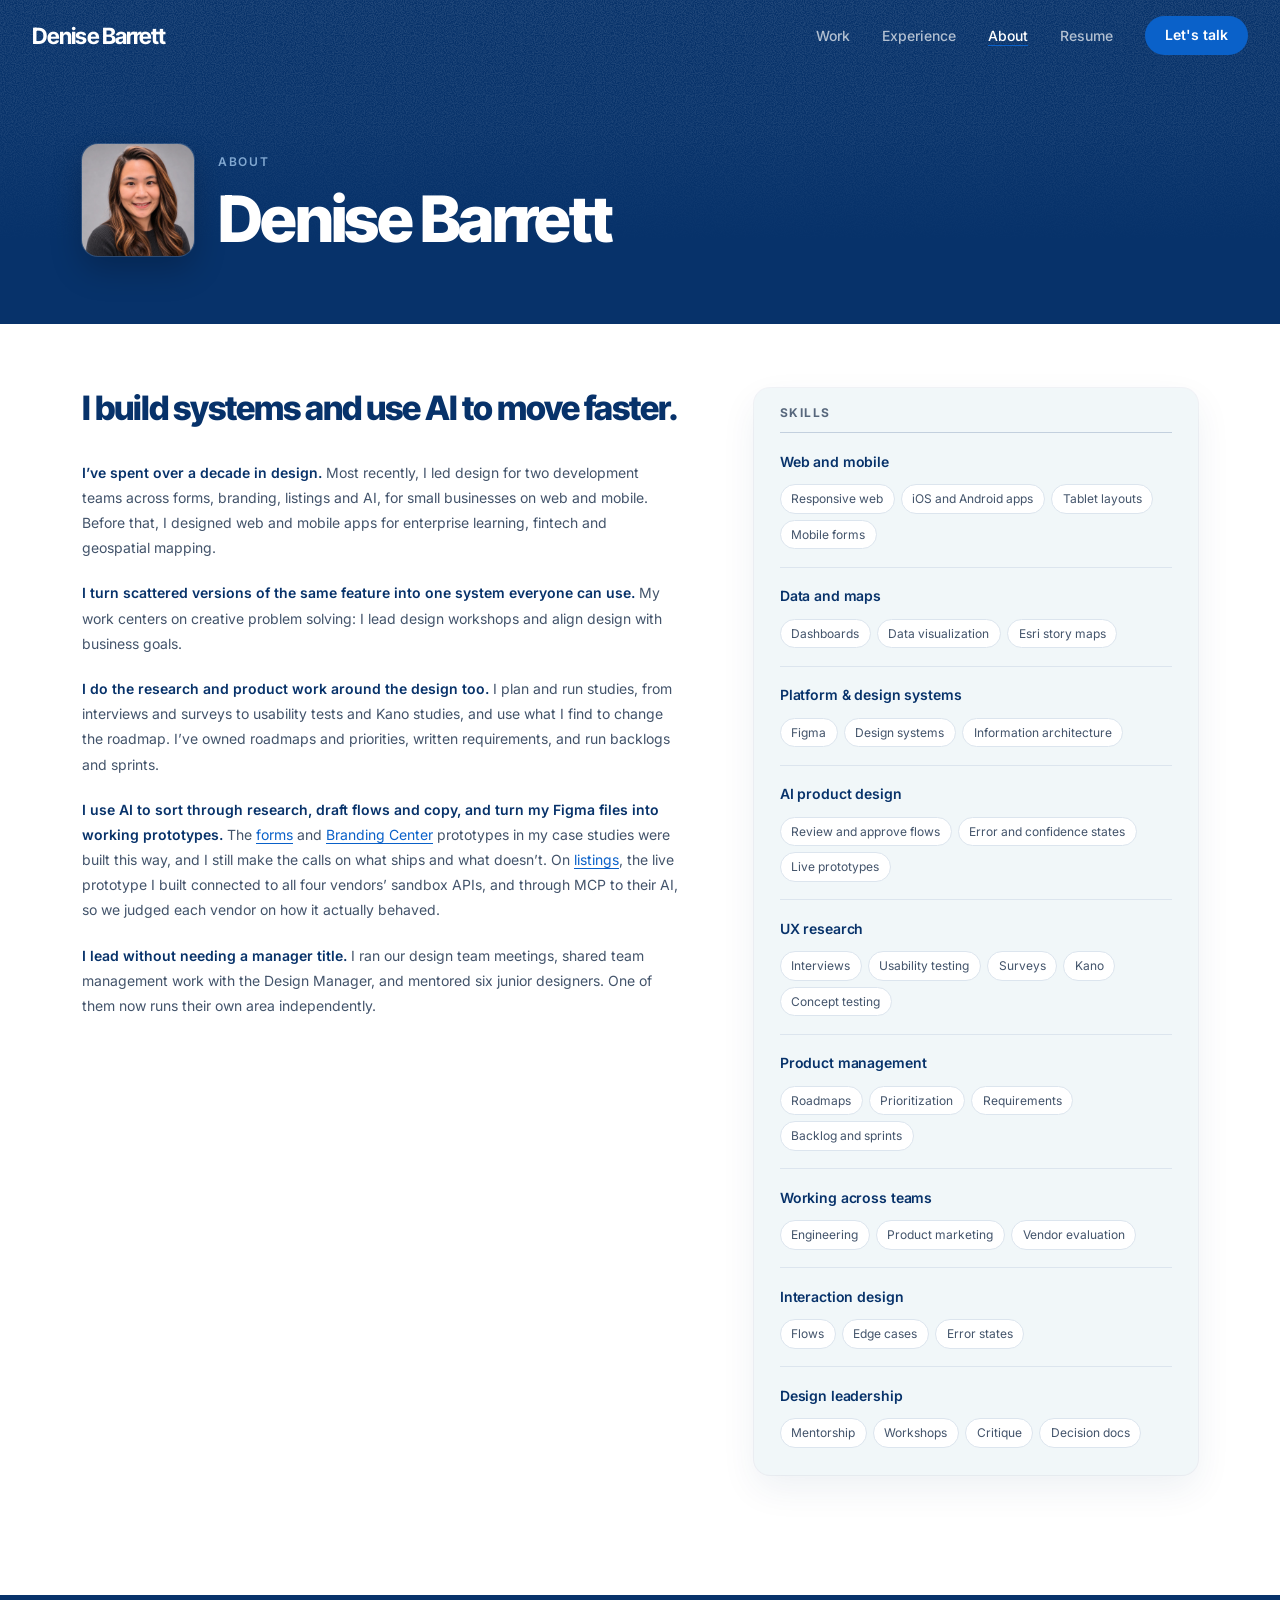
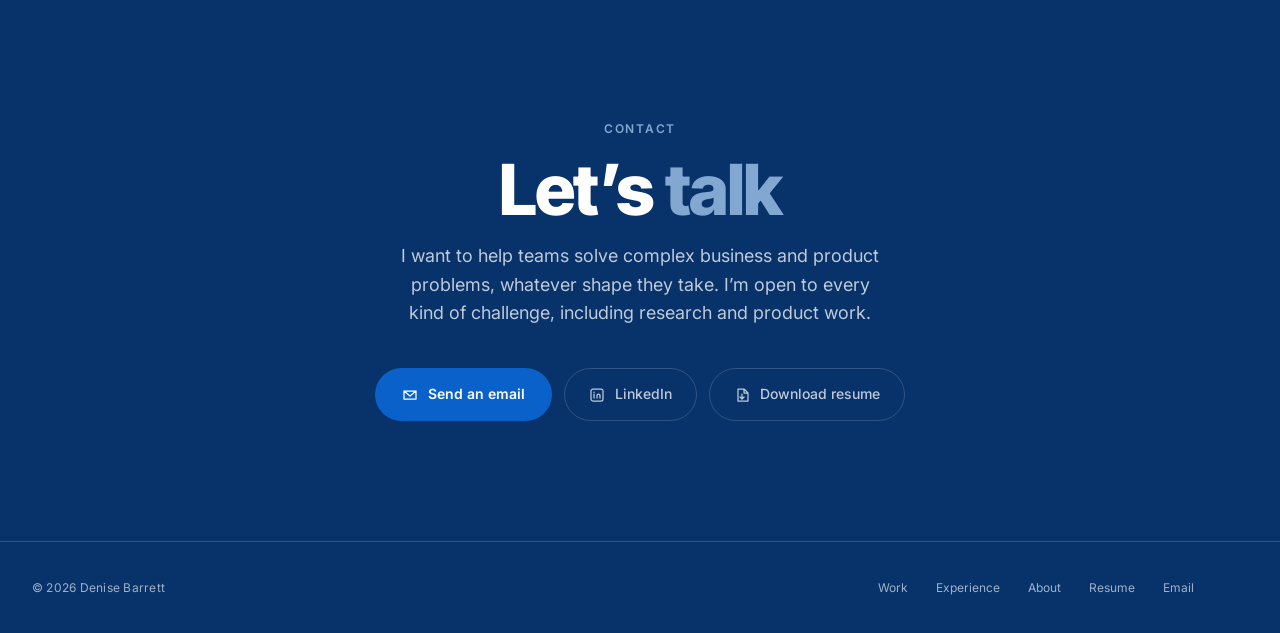
==== about.html @ 5fbda45c "Clearer numbers: users who moved, monthly active users, four vendors in the prototype - Forms: 79% n" ====
<!DOCTYPE html>
<html lang="en">
<head>
  <meta charset="UTF-8" />
  <meta name="viewport" content="width=device-width, initial-scale=1.0" />
  <script>/* motion is on unless the visitor asked for less (MOTION in site.css) */if(!matchMedia('(prefers-reduced-motion: reduce)').matches)document.documentElement.classList.add('motion');</script>
  <title>About · Denise Barrett</title>
  <meta name="description" content="Denise Barrett, lead product designer with 10+ years designing web and mobile apps: how she works across research, product and design, how she uses AI, and her skills." />
  <link rel="canonical" href="https://dbyxdesign.com/about.html" />
  <meta property="og:type" content="website" />
  <meta property="og:site_name" content="Denise Barrett" />
  <meta property="og:url" content="https://dbyxdesign.com/about.html" />
  <meta property="og:title" content="About · Denise Barrett" />
  <meta property="og:description" content="Denise Barrett, lead product designer with 10+ years designing web and mobile apps: how she works across research, product and design, how she uses AI, and her skills." />
  <meta property="og:image" content="https://dbyxdesign.com/img/og-card.png?v=20261113" />
  <meta property="og:image:width" content="1200" />
  <meta property="og:image:height" content="630" />
  <meta name="twitter:card" content="summary_large_image" />
  <meta name="twitter:image" content="https://dbyxdesign.com/img/og-card.png?v=20261113" />
  <meta name="twitter:title" content="About · Denise Barrett" />
  <meta name="twitter:description" content="Denise Barrett, lead product designer with 10+ years designing web and mobile apps: how she works across research, product and design, how she uses AI, and her skills." />
  <link rel="icon" href="favicon.ico" sizes="48x48" />
  <link rel="icon" href="favicon.svg" type="image/svg+xml" />
  <link rel="apple-touch-icon" href="apple-touch-icon.png" />
  <link rel="preconnect" href="https://fonts.googleapis.com" />
  <link rel="preconnect" href="https://fonts.gstatic.com" crossorigin />
  <link href="https://fonts.googleapis.com/css2?family=Inter:wght@300;400;500;600;700;800&family=Inter+Tight:wght@500;600;700;800&display=swap" rel="stylesheet" />
  <link rel="stylesheet" href="site.css" />
  <script>/* How I work is part of Why me on the homepage now */if(location.hash==="#approach")location.replace("index.html#why");</script>
  <noscript>
    <style>
      .fade-up, .hero-eyebrow, .hero-desc, .hero-body, .hero-actions, .hero-facts, .hero-mosaic,
      .fade-up .iconrow, .fade-up .statcard, .fade-up .callout, .fade-up .panel {
        opacity: 1 !important;
        transform: none !important;
      }
      .statcard .sc-bar i { width: var(--v) !important; }
      .word-reveal span { transform: none !important; opacity: 1 !important; }
      .mosaic-card { opacity: 1 !important; translate: none !important; }
    </style>
  </noscript>
</head>
<body>
<svg width="0" height="0" style="position:absolute" aria-hidden="true" focusable="false"><symbol id="i-chart-up" viewBox="0 0 24 24"><path d="M4 19V5"/><path d="M4 19h16"/><path d="M7 15.5l3.3-4 2.9 2.4L17.8 8"/></symbol><symbol id="i-target" viewBox="0 0 24 24"><circle cx="12" cy="12" r="8.5"/><circle cx="12" cy="12" r="5"/><circle cx="12" cy="12" r="1.5"/></symbol><symbol id="i-document" viewBox="0 0 24 24"><rect x="5" y="3" width="14" height="18" rx="2"/><line x1="8" y1="8" x2="16" y2="8"/><line x1="8" y1="12" x2="16" y2="12"/><line x1="8" y1="16" x2="12" y2="16"/></symbol><symbol id="i-shield" viewBox="0 0 24 24"><path d="M12 3l7 3v6c0 4.5-3 7.5-7 9-4-1.5-7-4.5-7-9V6l7-3z"/></symbol><symbol id="i-layers" viewBox="0 0 24 24"><path d="M12 3l9 5-9 5-9-5 9-5z"/><path d="M3 13l9 5 9-5"/></symbol><symbol id="i-pin" viewBox="0 0 24 24"><path d="M12 21s-7-6.4-7-11.3A7 7 0 1 1 19 9.7C19 14.6 12 21 12 21z"/><circle cx="12" cy="9.7" r="2.4"/></symbol><symbol id="i-mentor" viewBox="0 0 24 24"><circle cx="9" cy="7" r="3"/><path d="M3.5 20a5.5 5.5 0 0 1 11 0"/><path d="M16.5 4.8a3 3 0 0 1 0 5.9"/><path d="M15.5 14.3c2.9.8 5 3.2 5 5.7"/></symbol><symbol id="i-code" viewBox="0 0 24 24"><path d="M8.7 8L4.3 12l4.4 4"/><path d="M15.3 8l4.4 4-4.4 4"/></symbol><symbol id="i-users" viewBox="0 0 24 24"><circle cx="8.7" cy="8" r="3"/><path d="M2.7 20a6 6 0 0 1 12 0"/><circle cx="16.7" cy="9" r="2.3"/><path d="M15 14.3a5.5 5.5 0 0 1 6.6 5.2"/></symbol><symbol id="i-clock" viewBox="0 0 24 24"><circle cx="12" cy="12" r="9"/><path d="M12 7.2v5l3.3 1.9"/></symbol><symbol id="i-check-circle" viewBox="0 0 24 24"><circle cx="12" cy="12" r="9"/><path d="M8 12.3l2.6 2.6L16.2 9"/></symbol><symbol id="i-flag" viewBox="0 0 24 24"><line x1="6" y1="3" x2="6" y2="21"/><path d="M6 4.2h11l-3 3.9 3 3.9H6"/></symbol><symbol id="i-sparkle" viewBox="0 0 24 24"><path d="M12 3l1.8 5.2L19 10l-5.2 1.8L12 17l-1.8-5.2L5 10l5.2-1.8L12 3z"/><path d="M19 15l.7 2 2 .7-2 .7-.7 2-.7-2-2-.7 2-.7.7-2z"/></symbol><symbol id="i-swap" viewBox="0 0 24 24"><path d="M4 8h13.5l-3-3"/><path d="M20 16H6.5l3 3"/></symbol><symbol id="i-heart" viewBox="0 0 24 24"><path d="M19 14c1.5-1.5 3-3.2 3-5.5A5.5 5.5 0 0 0 16.5 3c-1.8 0-3 .5-4.5 2-1.5-1.5-2.7-2-4.5-2A5.5 5.5 0 0 0 2 8.5c0 2.3 1.5 4 3 5.5l7 7 7-7z"/></symbol><symbol id="i-landmark" viewBox="0 0 24 24"><path d="M3 21h18"/><path d="M6 17.5v-6.5"/><path d="M10 17.5v-6.5"/><path d="M14 17.5v-6.5"/><path d="M18 17.5v-6.5"/><path d="M12 3l8.5 5h-17L12 3z"/></symbol><symbol id="i-box" viewBox="0 0 24 24"><path d="M12 3l8 4.5v9L12 21l-8-4.5v-9L12 3z"/><path d="M4 7.5l8 4.5 8-4.5"/><path d="M12 12v9"/></symbol><symbol id="i-ball" viewBox="0 0 24 24"><circle cx="12" cy="12" r="9"/><path d="M5.6 5.6l12.8 12.8"/><path d="M5.6 18.4L18.4 5.6"/><path d="M12 3a9 9 0 0 0 9 9"/><path d="M3 12a9 9 0 0 1 9 9"/></symbol><symbol id="i-leaf" viewBox="0 0 24 24"><path d="M11 20A7 7 0 0 1 9.8 6.1C15.5 5 17 4.5 19 2c1 2 2 4.2 2 8 0 5.5-4.8 10-10 10z"/><path d="M2 21c0-3 1.9-5.4 5.1-6C9.5 14.5 12 13 13 12"/></symbol><symbol id="i-award" viewBox="0 0 24 24"><circle cx="12" cy="9" r="6"/><path d="M8.6 13.9L7 22l5-3 5 3-1.6-8.1"/></symbol><symbol id="i-gauge" viewBox="0 0 24 24"><path d="M12 14l4-4"/><path d="M3.34 19a10 10 0 1 1 17.32 0"/></symbol><symbol id="i-scale" viewBox="0 0 24 24"><path d="M16 16l3-8 3 8c-.87.65-1.92 1-3 1s-2.13-.35-3-1z"/><path d="M2 16l3-8 3 8c-.87.65-1.92 1-3 1s-2.13-.35-3-1z"/><path d="M7 21h10"/><path d="M12 3v18"/><path d="M3 7h2c2 0 5-1 7-2 2 1 5 2 7 2h2"/></symbol><symbol id="i-checklist" viewBox="0 0 24 24"><path d="M3 17l2 2 4-4"/><path d="M3 7l2 2 4-4"/><path d="M13 6h8"/><path d="M13 12h8"/><path d="M13 18h8"/></symbol><symbol id="i-alert" viewBox="0 0 24 24"><path d="M21.73 18l-8-14a2 2 0 0 0-3.48 0l-8 14A2 2 0 0 0 4 21h16a2 2 0 0 0 1.73-3z"/><path d="M12 9v4"/><path d="M12 17h.01"/></symbol></svg>
  <a href="#main" class="skip-link">Skip to content</a>

  <!-- NAV -->
  <nav id="nav" aria-label="Primary">
    <a href="index.html" class="nav-logo">Denise Barrett</a>
    <button class="nav-toggle" type="button" aria-expanded="false" aria-controls="nav-menu">Menu<svg width="18" height="18" viewBox="0 0 18 18" aria-hidden="true" focusable="false"><path class="l1" d="M2.5 6h13"/><path class="l2" d="M2.5 12h13"/></svg></button>
    <div class="nav-menu" id="nav-menu">
      <ul class="nav-links">
        <li><a href="index.html#work">Work</a></li>
        <li><a href="experience.html">Experience</a></li>
        <li><a href="about.html" aria-current="page">About</a></li>
        <li><a class="nav-resume" href="img/denise-barrett-resume.pdf" target="_blank" rel="noopener">Resume</a></li>
      </ul>
      <a href="#contact" class="nav-cta">Let's talk</a>
    </div>
  </nav>

  <main id="main">
  <header class="page-hero">
    <div class="container">
      <div class="about-id">
        <img class="about-photo" src="img/denise-barrett.jpg" alt="Denise Barrett" width="640" height="640" decoding="async" />
        <div>
          <div class="section-label">About</div>
          <h1><span class="w"><span style="--wi:0">Denise</span></span> <span class="w"><span style="--wi:1">Barrett</span></span></h1>
        </div>
      </div>
    </div>
  </header>

  <!-- ABOUT -->
  <section id="about" class="page-body">
    <div class="container">
      <div class="about-grid">
        <div class="fade-up">
          <p class="about-lead">I build systems and use AI to move faster.</p>
          <div class="about-body">
            <p><strong>I&rsquo;ve spent over a decade in design.</strong> Most recently, I led design for two development teams across forms, branding, listings and AI, for small businesses on web and mobile. Before that, I designed web and mobile apps for enterprise learning, fintech and geospatial mapping.</p>
            <p><strong>I turn scattered versions of the same feature into one system everyone can use.</strong> My work centers on creative problem solving: I lead design workshops and align design with business goals.</p>
            <p><strong>I do the research and product work around the design too.</strong> I plan and run studies, from interviews and surveys to usability tests and Kano studies, and use what I find to change the roadmap. I&rsquo;ve owned roadmaps and priorities, written requirements, and run backlogs and sprints.</p>
            <p><strong>I use AI to sort through research, draft flows and copy, and turn my Figma files into working prototypes.</strong> The <a href="case-form-unification.html">forms</a> and <a href="case-branding-center.html">Branding Center</a> prototypes in my case studies were built this way, and I still make the calls on what ships and what doesn&rsquo;t. On <a href="case-business-listing.html">listings</a>, the live prototype I built connected to all four vendors&rsquo; sandbox APIs, and through MCP to their AI, so we judged each vendor on how it actually behaved.</p>
            <p><strong>I lead without needing a manager title.</strong> I ran our design team meetings, shared team management work with the Design Manager, and mentored six junior designers. One of them now runs their own area independently.</p>
          </div>
        </div>
        <div class="fade-up">
          <div class="panel skills-panel">
          <div class="panel-head"><h4>Skills</h4></div>
          <div class="skills-list">
            <div class="skill-row">
              <span class="skill-name">Web and mobile</span>
              <div class="skill-tags">
                <span class="skill-tag">Responsive web</span>
                <span class="skill-tag">iOS and Android apps</span>
                <span class="skill-tag">Tablet layouts</span>
                <span class="skill-tag">Mobile forms</span>
              </div>
            </div>
            <div class="skill-row">
              <span class="skill-name">Data and maps</span>
              <div class="skill-tags">
                <span class="skill-tag">Dashboards</span>
                <span class="skill-tag">Data visualization</span>
                <span class="skill-tag">Esri story maps</span>
              </div>
            </div>
            <div class="skill-row">
              <span class="skill-name">Platform &amp; design systems</span>
              <div class="skill-tags">
                <span class="skill-tag">Figma</span>
                <span class="skill-tag">Design systems</span>
                <span class="skill-tag">Information architecture</span>
              </div>
            </div>
            <div class="skill-row">
              <span class="skill-name">AI product design</span>
              <div class="skill-tags">
                <span class="skill-tag">Review and approve flows</span>
                <span class="skill-tag">Error and confidence states</span>
                <span class="skill-tag">Live prototypes</span>
              </div>
            </div>
            <div class="skill-row">
              <span class="skill-name">UX research</span>
              <div class="skill-tags">
                <span class="skill-tag">Interviews</span>
                <span class="skill-tag">Usability testing</span>
                <span class="skill-tag">Surveys</span>
                <span class="skill-tag">Kano</span>
                <span class="skill-tag">Concept testing</span>
              </div>
            </div>
            <div class="skill-row">
              <span class="skill-name">Product management</span>
              <div class="skill-tags">
                <span class="skill-tag">Roadmaps</span>
                <span class="skill-tag">Prioritization</span>
                <span class="skill-tag">Requirements</span>
                <span class="skill-tag">Backlog and sprints</span>
              </div>
            </div>
            <div class="skill-row">
              <span class="skill-name">Working across teams</span>
              <div class="skill-tags">
                <span class="skill-tag">Engineering</span>
                <span class="skill-tag">Product marketing</span>
                <span class="skill-tag">Vendor evaluation</span>
              </div>
            </div>
            <div class="skill-row">
              <span class="skill-name">Interaction design</span>
              <div class="skill-tags">
                <span class="skill-tag">Flows</span>
                <span class="skill-tag">Edge cases</span>
                <span class="skill-tag">Error states</span>
              </div>
            </div>
            <div class="skill-row">
              <span class="skill-name">Design leadership</span>
              <div class="skill-tags">
                <span class="skill-tag">Mentorship</span>
                <span class="skill-tag">Workshops</span>
                <span class="skill-tag">Critique</span>
                <span class="skill-tag">Decision docs</span>
              </div>
            </div>
          </div>
          </div>
        </div>
      </div>
    </div>
  </section>

  <!-- CONTACT -->
  <section id="contact">
    <div class="container">
      <div class="section-label" style="margin-bottom:1rem;">Contact</div>
      <h2 style="margin-bottom:1rem;">Let’s <span class="hl">talk</span></h2>
      <p class="contact-sub">I want to help teams solve complex business and product problems, whatever shape they take. I&rsquo;m open to every kind of challenge, including research and product work.</p>
      <div class="contact-actions">
        <a href="mailto:denisexue106@gmail.com" class="btn-light">
          <svg width="16" height="16" viewBox="0 0 16 16" fill="none"><path d="M2 4h12v8H2V4zm0 0l6 5 6-5" stroke="currentColor" stroke-width="1.25" stroke-linecap="round" stroke-linejoin="round"/></svg>
          Send an email
        </a>
        <a href="https://www.linkedin.com/in/deniseb106/" target="_blank" rel="noopener" class="btn-outline-light">
          <svg width="16" height="16" viewBox="0 0 16 16" fill="none"><rect x="2" y="2" width="12" height="12" rx="2" stroke="currentColor" stroke-width="1.25"/><path d="M5 7v4M5 5v.5M8 11V8.5C8 7.67 8.67 7 9.5 7S11 7.67 11 8.5V11" stroke="currentColor" stroke-width="1.25" stroke-linecap="round"/></svg>
          LinkedIn
        </a>
        <a href="img/denise-barrett-resume.pdf" download class="btn-outline-light">
          <svg width="16" height="16" viewBox="0 0 16 16" fill="none"><path d="M4 2h6l4 4v8H4V2zM10 2v4h4" stroke="currentColor" stroke-width="1.25" stroke-linecap="round" stroke-linejoin="round"/><path d="M8 7v5M6 10l2 2 2-2" stroke="currentColor" stroke-width="1.25" stroke-linecap="round" stroke-linejoin="round"/></svg>
          Download resume
        </a>
      </div>
    </div>
  </section>

  </main>

  <button id="to-top" class="to-top" aria-label="Back to top" hidden>↑</button>

  <!-- FOOTER -->
  <footer>
    <span class="footer-name">© 2026 Denise Barrett</span>
    <ul class="footer-links">
      <li><a href="index.html#work">Work</a></li>
      <li><a href="experience.html">Experience</a></li>
      <li><a href="about.html">About</a></li>
      <li><a href="img/denise-barrett-resume.pdf" target="_blank" rel="noopener">Resume</a></li>
      <li><a href="mailto:denisexue106@gmail.com">Email</a></li>
    </ul>
  </footer>

  <script src="site.js"></script>
</body>
</html>
---- site.css ----
*, *::before, *::after { box-sizing: border-box; margin: 0; padding: 0; }

:root {
  /* ── LIGHT SURFACES ── */
  --ink: #07326A;             /* navy: 12.6:1 on white */
  --ink-2: #064089;
  --ink-muted: #43546B;       /* 7.7:1 on white, 7.1:1 on --surface-alt */
  --ink-subtle: #57677C;      /* 5.8:1 on white, 5.3:1 on --surface-alt */
  --ink-faint: #7B8BA0;       /* large text only: 3.2:1 on --surface-alt */
  --surface: #ffffff;
  --surface-alt: #F1F7F9;
  --rule: #DCE5EE;
  --rule-strong: #C3D0DE;

  /* ── THE ONE Color ── */
  --accent: #0A61C9;          /* 5.9:1 on white */
  --accent-deep: #064089;
  --accent-light: #82A8D1;    /* #749DC8 lifted a step so small labels clear 4.5:1 on navy (5.1:1) */
  --accent-wash: #E7EFFA;

  /* ── DARK SURFACES ── */
  --d-bg: #07326A;
  --d-bg-2: #064089;
  --d-bg-3: #064089;    /* hero stat cards, readable as a card against --d-bg */
  --d-ink: #ffffff;
  --d-muted: rgba(255,255,255,0.74);
  --d-subtle: rgba(255,255,255,0.62);   /* 5.8:1 on --d-bg, 4.8:1 on the stat cards */
  --d-rule: rgba(255,255,255,0.16);

  --font-display: 'Inter Tight', 'Inter', -apple-system, BlinkMacSystemFont, sans-serif;
  --font-body: 'Inter', -apple-system, BlinkMacSystemFont, 'Segoe UI', sans-serif;

  --type-xs: 0.75rem;
  --type-sm: 0.875rem;
  --type-base: 1rem;
  --type-md: 1.125rem;
  --type-lg: 1.375rem;
  --type-xl: 2rem;
  --type-2xl: clamp(2.2rem, 5vw, 4rem);
  /* Sized so "from the problem up." holds one line: it is 8.96em wide and the hero
     column stops growing at 605px past 1180px. Any larger and the line wraps, and the
     full stop, which is its own animated word, drops onto a line by itself. */
  --type-3xl: clamp(2.2rem, 5vw, 4rem);

  --space-xs: 0.5rem;
  --space-sm: 1rem;
  --space-md: 2rem;
  --space-lg: 4rem;
  --space-xl: 7.5rem;

  --nav-h: 4.5rem;
  --max-w: 1180px;
  --reading-w: 680px;

  --ease: cubic-bezier(.25,.46,.45,.94);
}

html { scroll-behavior: smooth; }

body {
  font-family: var(--font-body);
  background: var(--surface);
  color: var(--ink);
  line-height: 1.6;
  -webkit-font-smoothing: antialiased;
  -moz-osx-font-smoothing: grayscale;
  overflow-x: hidden;
}

h1, h2, h3, h4 {
  font-family: var(--font-display);
  font-weight: 800;
  letter-spacing: -0.028em;
  line-height: 1.02;
}

a { color: inherit; text-decoration: none; }
img { display: block; max-width: 100%; }
::selection { background: var(--accent); color: #fff; }

.container {
  max-width: var(--max-w);
  margin: 0 auto;
  padding: 0 2rem;
}

section { padding: var(--space-xl) 0; position: relative; }

/* ── SKIP LINK ── */
.skip-link {
  position: absolute; left: 50%; top: 0; transform: translate(-50%, -110%);
  z-index: 1100; background: var(--accent); color: #fff;
  padding: 0.6rem 1.2rem; border-radius: 0 0 6px 6px;
  font-size: var(--type-sm); font-weight: 600;
  transition: transform 0.18s ease;
}
.skip-link:focus { transform: translate(-50%, 0); }

/* ── NAV ── */
nav {
  position: fixed; top: 0; left: 0; right: 0; z-index: 300;
  height: var(--nav-h);
  display: flex; align-items: center; justify-content: space-between;
  padding: 0 2rem;
  color: var(--d-ink);
  transition: background 0.35s var(--ease), color 0.35s var(--ease),
              border-color 0.35s var(--ease), backdrop-filter 0.35s;
  border-bottom: 1px solid transparent;
}
nav.scrolled, nav.menu-open {
  background: rgba(255,255,255,0.86);
  backdrop-filter: saturate(180%) blur(16px);
  -webkit-backdrop-filter: saturate(180%) blur(16px);
  border-bottom-color: var(--rule);
  color: var(--ink);
}
.nav-logo {
  font-family: var(--font-display);
  font-size: 1.4rem;
  font-weight: 700;
  letter-spacing: -0.04em;
  display: block;
}
.nav-links {
  display: flex; gap: 2rem; list-style: none;
  margin-left: auto; margin-right: 2rem;
}
.nav-links a {
  font-size: var(--type-sm); font-weight: 500;
  opacity: 0.68; position: relative; padding-bottom: 2px;
  transition: opacity 0.2s;
}
.nav-links a::after {
  content: ''; position: absolute; left: 0; right: 0; bottom: 0; height: 1px;
  background: var(--accent); transform: scaleX(0); transform-origin: right;
  transition: transform 0.3s var(--ease);
}
.nav-links a:hover { opacity: 1; }
.nav-links a:hover::after { transform: scaleX(1); transform-origin: left; }
.nav-cta {
  font-size: var(--type-sm); font-weight: 600;
  padding: 0.52rem 1.25rem;
  background: var(--accent); color: #fff;
  border-radius: 100px;
  transition: background 0.25s;
  will-change: transform;
}
.nav-cta:hover { background: var(--accent-deep); }
nav.menu-open { background: var(--surface); }
/* One group for the links and the CTA: at the right of the bar on wider screens, and
   the panel the Menu button opens on a phone (PHONE MENU). */
.nav-menu { display: flex; align-items: center; }
.nav-toggle {
  display: none; align-items: center; gap: 0.55rem;
  min-height: 2.75rem; padding: 0 0.15rem 0 0.75rem; margin-right: -0.15rem;
  font: 600 var(--type-sm)/1 var(--font-body); color: inherit;
  background: none; border: 0; border-radius: 6px; cursor: pointer;
}
.nav-toggle svg { fill: none; stroke: currentColor; stroke-width: 1.6; stroke-linecap: round; }
.nav-toggle path { transform-box: fill-box; transform-origin: center; transition: transform 0.25s var(--ease); }
nav.menu-open .nav-toggle .l1 { transform: translateY(3px) rotate(45deg); }
nav.menu-open .nav-toggle .l2 { transform: translateY(-3px) rotate(-45deg); }

/* ── HERO (dark, full bleed) ── */
#hero {
  background: var(--d-bg);
  color: var(--d-ink);
  padding: calc(var(--nav-h) + 5.5rem) 0 0;
  /* Not clipped: the collage shadows run past the hero's bottom edge, and clipping them
     left a hard line across the mountains below. */
  overflow-x: clip; overflow-y: visible;
}
/* Film grain over the top of the hero. feTurbulence as a data URI, so there is no
   extra request and nothing to go soft on a 2x screen; feColorMatrix drops the
   saturation, because raw turbulence is RGB noise and reads as JPEG artefacting.
   Blended normally rather than soft-light: against a backdrop this close to black,
   soft-light has almost nothing to work with and the grain disappears. Masked out
   by 76% so the hero is flat black again where it meets the stats band. */
/* Film grain over the top of the hero. feTurbulence as a data URI, so there is no
   extra request and nothing to go soft on a 2x screen. The color matrix paints the
   grain white and keeps the turbulence in the alpha channel, then feComponentTransfer
   stretches that alpha: against a backdrop this close to black, flat grey noise only
   lifts the whole surface and no texture survives. Masked out by 76% so the hero is
   flat black again where it meets the stats band. */
#hero::after, .page-hero::after {
  content: ''; position: absolute; inset: 0; pointer-events: none;
  background-image: url("data:image/svg+xml,%3Csvg xmlns='http://www.w3.org/2000/svg' width='200' height='200'%3E%3Cfilter id='g'%3E%3CfeTurbulence type='fractalNoise' baseFrequency='0.9' numOctaves='2' stitchTiles='stitch'/%3E%3CfeColorMatrix type='matrix' values='0 0 0 0 1 0 0 0 0 1 0 0 0 0 1 0 0 0 1 0'/%3E%3CfeComponentTransfer%3E%3CfeFuncA type='linear' slope='2.6' intercept='-0.8'/%3E%3C/feComponentTransfer%3E%3C/filter%3E%3Crect width='200' height='200' filter='url(%23g)'/%3E%3C/svg%3E");
  background-repeat: repeat;
  opacity: 0.1;
  -webkit-mask-image: linear-gradient(to bottom, #000 0%, rgba(0,0,0,0.72) 40%, rgba(0,0,0,0) 76%);
  mask-image: linear-gradient(to bottom, #000 0%, rgba(0,0,0,0.72) 40%, rgba(0,0,0,0) 76%);
}
#hero .container { position: relative; z-index: 1; }
/* A navy duotone of a layered mountain photo behind the hero and the stats band (her ask,
   2026-11-11: "an image tinted in there"). Photo by Dmytro Koplyk on Unsplash, free under
   the Unsplash License. The two sections go transparent inside one navy block, so the photo
   runs behind both with no seam. The scrim keeps the text side and the strip under the nav
   dark; the mask fades the photo back to navy before the white Work section. */
.hero-block { position: relative; background: var(--d-bg); }
.hero-block #hero, .hero-block .hero-stats { background: transparent; }
.hero-photo {
  position: absolute; inset: 0; z-index: 0; overflow: hidden; pointer-events: none;
  -webkit-mask-image: linear-gradient(to bottom, #000 0, #000 80%, transparent 100%);
  mask-image: linear-gradient(to bottom, #000 0, #000 80%, transparent 100%);
}
.hero-photo img { display: block; width: 100%; height: 100%; object-fit: cover; object-position: center 20%; }
.hero-photo::after {
  content: ''; position: absolute; inset: 0;
  background:
    linear-gradient(180deg, rgba(7,50,106,0.92) 0%, rgba(7,50,106,0.72) 18%, rgba(7,50,106,0) 34%),
    linear-gradient(90deg, rgba(7,50,106,0.86) 0%, rgba(7,50,106,0.66) 36%, rgba(7,50,106,0.16) 62%, rgba(7,50,106,0.04) 100%);
}
@media (max-width: 1080px) {
  .hero-photo::after {
    background: linear-gradient(180deg, rgba(7,50,106,0.96) 0%, rgba(7,50,106,0.96) 14%, rgba(7,50,106,0.88) 24%, rgba(7,50,106,0.74) 34%, rgba(7,50,106,0.34) 50%, rgba(7,50,106,0.14) 72%, rgba(7,50,106,0.1) 100%);
  }
}

.hero-inner {
  display: grid;
  grid-template-columns: 1.15fr 0.85fr;
  gap: 3rem;
  align-items: center;
}
/* The headline column cannot shrink (line two needs about 590px), so the collage grows
   into the empty margin on the right instead, stopping 24px short of the viewport edge. */
@media (min-width: 1081px) {
  .hero-mosaic { width: calc(100% + clamp(0px, calc(8px + (100vw - 1180px) / 2), 12rem)); }
}

#hero h1 {
  font-size: var(--type-3xl);
  letter-spacing: -0.042em;
  line-height: 1.1;
  margin-bottom: 2.25rem;
  text-wrap: balance;
}
#hero h1 em {
  font-style: normal;
  color: var(--accent-light);
  display: inline-block;
}

/* The intro steps down three times: the headline, the promise, the range.
   Each level drops a size and a shade so the eye can stop after any one. */
.hero-eyebrow {
  font-size: var(--type-xs); font-weight: 600;
  letter-spacing: 0.12em; text-transform: uppercase;
  color: var(--accent-light);
  margin-bottom: 1.1rem;
  opacity: 0; transform: translateY(16px);
  transition: opacity 0.7s ease, transform 0.7s var(--ease);
}
.hero-eyebrow.in { opacity: 1; transform: none; }
/* One line wherever the hero has two columns. Just above 1080px it is wider than the
   text column and runs into the empty space above the collage. The zero minimum keeps
   the long line from widening the column and pushing the collage. */
@media (min-width: 1081px) { .hero-left { min-width: 0; } .hero-eyebrow { white-space: nowrap; } }

.hero-desc {
  font-size: clamp(1.15rem, 1.6vw, 1.35rem);
  color: var(--d-ink);
  max-width: 34ch;
  line-height: 1.35;
  font-weight: 600;
  letter-spacing: -0.012em;
  margin-bottom: 0.9rem;
  text-wrap: balance;
  opacity: 0; transform: translateY(16px);
  transition: opacity 0.7s ease, transform 0.7s var(--ease);
}
.hero-desc.in { opacity: 1; transform: none; }

.hero-body {
  font-size: clamp(1rem, 1.2vw, 1.1rem);
  color: var(--d-muted);
  max-width: 48ch;
  line-height: 1.6;
  margin-bottom: 2.25rem;
  text-wrap: pretty;
  opacity: 0; transform: translateY(16px);
  transition: opacity 0.7s ease, transform 0.7s var(--ease);
}
.hero-body.in { opacity: 1; transform: none; }

.hero-actions {
  display: flex; flex-wrap: wrap; gap: 0.75rem; align-items: center;
  opacity: 0; transform: translateY(16px);
  transition: opacity 0.7s ease, transform 0.7s var(--ease);
}
.hero-actions.in { opacity: 1; transform: none; }

.btn-primary {
  display: inline-flex; align-items: center; gap: 0.6rem;
  font-size: var(--type-sm); font-weight: 600;
  padding: 0.85rem 1.6rem;
  color: #fff; background: var(--accent);
  border-radius: 100px;
  transition: background 0.25s;
  will-change: transform;
}
.btn-primary:hover { background: var(--accent-deep); }
.btn-primary svg { transition: transform 0.3s var(--ease); }
.btn-primary:hover svg { transform: translateX(4px); }

.btn-ghost {
  display: inline-flex; align-items: center; gap: 0.55rem;
  font-size: var(--type-sm); font-weight: 500;
  padding: 0.85rem 1.4rem;
  color: var(--d-muted);
  border: 1px solid var(--d-rule);
  border-radius: 100px;
  transition: color 0.25s, border-color 0.25s, background 0.25s;
}
.btn-ghost:hover { color: var(--d-ink); border-color: var(--accent-light); background: rgba(130,168,209,0.14); }

/* ── HERO MOSAIC ── */
/* Three windows, one per case study. The front one plays Thryv AI creating a form in the
   Forms prototype. Each card links to its own case study. The stack leans toward the
   pointer, the cards deal in with the hero, then drift slightly at rest. */
.hero-mosaic {
  position: relative; aspect-ratio: 1 / 0.92; display: block;
  opacity: 0; transform: translateY(26px);
  transition: opacity 0.9s ease, transform 0.9s var(--ease);
}
.hero-mosaic.in { opacity: 1; transform: none; }
.mosaic-stage {
  position: absolute; inset: 0;
  transform: perspective(1300px) rotateX(calc(var(--ty, 0) * -4deg)) rotateY(calc(var(--tx, 0) * 6deg));
  transition: transform 0.7s var(--ease);
}
/* a soft indigo light that follows the pointer behind the cards */
.mosaic-stage::before {
  content: ''; position: absolute; inset: -16%; z-index: 0; pointer-events: none;
  background: radial-gradient(40% 40% at calc(50% + var(--tx, 0) * 24%) calc(50% + var(--ty, 0) * 24%),
    rgba(10,97,201,0.5), rgba(10,97,201,0) 72%);
  transition: background 0.6s var(--ease);
}
.mosaic-card {
  position: absolute; display: block;
  border-radius: 10px; overflow: hidden;
  background: var(--d-bg-2);
  border: 1px solid var(--d-rule);
  box-shadow: 0 28px 60px rgba(0,0,0,0.5);
  color: inherit; text-decoration: none;
  transform: translate(calc(var(--tx, 0) * var(--d) * 1px), calc(var(--ty, 0) * var(--d) * 1px)) var(--r);
  opacity: 0; translate: 0 34px;
  transition: transform 0.6s var(--ease), border-color 0.4s, box-shadow 0.5s var(--ease), filter 0.4s ease,
    opacity 0.7s ease var(--dl), translate 0.95s var(--ease) var(--dl);
}
.hero-mosaic.in .mosaic-card {
  opacity: 1; translate: 0 0;
  animation: mosaic-float var(--fd) ease-in-out calc(var(--dl) + 1.2s) infinite;
}
@keyframes mosaic-float { 0%, 100% { translate: 0 0; } 50% { translate: 0 var(--f); } }
.mosaic-card img { width: 100%; height: auto; display: block; }
.mosaic-card:hover, .mosaic-card:focus-visible {
  z-index: 5;
  transform: translate(calc(var(--tx, 0) * var(--d) * 1px), calc(var(--ty, 0) * var(--d) * 1px - 10px)) rotate(0deg) scale(1.04);
  border-color: var(--accent-light);
  box-shadow: 0 40px 80px rgba(0,0,0,0.62), 0 0 0 1px rgba(130,168,209,0.5);
  animation-play-state: paused;
  outline: none;
}
.mosaic-stage:has(.mosaic-card:hover) .mosaic-card:not(:hover),
.mosaic-stage:has(.mosaic-card:focus-visible) .mosaic-card:not(:focus-visible) { filter: brightness(0.5) saturate(0.7); }
/* Same window chrome as the case cards, scaled down so it still reads at this size. */
.mosaic-chrome {
  display: block; height: 16px;
  background: #E6EEF5;
  border-bottom: 1px solid rgba(7,50,106,0.10);
  position: relative;
}
.mosaic-chrome::before {
  content: ''; position: absolute; left: 7px; top: 50%;
  width: 4px; height: 4px; margin-top: -2px;
  border-radius: 50%; background: #C3D0DE;
  box-shadow: 7px 0 0 #C3D0DE, 14px 0 0 #C3D0DE;
}
/* the case title, shown when a card is pointed at or focused */
.mosaic-label {
  position: absolute; left: 10px; bottom: 10px; z-index: 2;
  display: inline-flex; align-items: center; gap: 0.45rem;
  padding: 0.45rem 0.8rem; border-radius: 100px;
  background: rgba(7,50,106,0.92); color: #fff;
  font-size: 0.75rem; font-weight: 600; white-space: nowrap;
  box-shadow: 0 8px 20px rgba(0,0,0,0.35);
  opacity: 0; transform: translateY(8px);
  transition: opacity 0.3s ease, transform 0.45s var(--ease);
}
.mosaic-card:hover .mosaic-label, .mosaic-card:focus-visible .mosaic-label { opacity: 1; transform: none; }
/* Three cards, one per case study, each readable: Forms in front on the left (it plays the
   AI chat, so it is the largest), the Branding Center behind it at the top right, and
   Listings as a phone in front at the bottom right. They overlap only at the edges. Each moves
   less with the pointer than the one in front of it. */
.mc-1 { --r: rotate(-2.5deg); --d: 16; --dl: 0.05s; --fd: 6.5s; --f: -8px; left: 0;  top: 24%; z-index: 2; width: 60%; }
.mc-2 { --r: rotate(3deg);    --d: 9;  --dl: 0.2s;  --fd: 7.5s; --f: -6px; right: 0; top: 0;   z-index: 1; width: 58%; }
.mc-4 {
  --r: rotate(3deg); --d: 22; --dl: 0.36s; --fd: 7s; --f: -7px;
  right: 2%; bottom: 0; z-index: 3; width: 25%;
  padding: 0.8%; border: 0; border-radius: 16% / 7.4%; overflow: visible;
  background: linear-gradient(155deg, #FFFFFF 0%, #EEF3F8 50%, #D9E2EC 100%);
}
.mc-screen { position: relative; display: block; overflow: hidden; border-radius: 13.4% / 6.2%; }
.mc-4 .mosaic-video { top: 0; height: 100%; object-fit: cover; }
.mc-4 .mosaic-label { left: auto; right: 8px; bottom: 8px; }
@media (max-width: 1080px) { .mc-4 { width: 23%; } }
/* the hover recording sits over the still and fades in once it is actually playing */
.mosaic-video { position: absolute; left: 0; right: 0; top: 16px; width: 100%; height: auto; opacity: 0; transition: opacity 0.25s ease; pointer-events: none; }
.mosaic-card.playing .mosaic-video { opacity: 1; }

/* ── HERO STATS ── */
/* A row of cards rather than a rule-divided row, so the numbers get room to be large.
   Four cards, so the grid divides evenly at 4, 2 and 1 columns. */
/* Dark the whole way through and continuous with the hero above it, ending on a
   clean edge against the white of Work. */
.hero-stats {
  position: relative;
  background: var(--d-bg);
  color: var(--d-ink);
  padding: 4.5rem 0 var(--space-lg);
}
.hero-stats .container { position: relative; z-index: 1; }
/* Overlap the hero by a pixel: it often ends on a fractional pixel, and the white page
   showed through the seam as a light hairline across the navy. */
.hero-stats { margin-top: -1px; }

.hero-facts {
  display: grid; grid-template-columns: repeat(4, 1fr);
  gap: 1rem;
  opacity: 0; transform: translateY(16px);
  transition: opacity 0.8s ease, transform 0.8s var(--ease);
}
.hero-facts.in { opacity: 1; transform: none; }

.fact {
  display: flex; flex-direction: column;
  padding: 2.1rem 1.8rem 1.9rem;
  border-radius: 16px;
  background: var(--d-bg-3);
  border: 1px solid var(--d-rule);
}

.stat-num {
  font-family: var(--font-display);
  font-size: clamp(2.5rem, 4.4vw, 3.5rem);
  font-weight: 800;
  letter-spacing: -0.045em;
  line-height: 0.95;
  color: var(--accent-light);
  margin-bottom: 0.7rem;
}

.stat-label {
  font-family: var(--font-display);
  font-size: 1.05rem; font-weight: 700;
  letter-spacing: -0.022em; line-height: 1.25;
  color: var(--d-ink);
}
/* Reserve two lines so the supporting line starts level across the row,
   even at widths where one label wraps and the others do not. */
.fact .stat-label { min-height: 2.5em; }

.stat-sub {
  margin-top: 0.75rem;
  font-size: var(--type-sm);
  line-height: 1.5;
  color: var(--d-subtle);
  max-width: 30ch;
}

/* ── SECTION HEADERS ── */
.section-header {
  display: flex; align-items: flex-end; justify-content: space-between;
  gap: 2rem; flex-wrap: wrap;
  padding-bottom: 1.75rem;
  margin-bottom: 3.5rem;
  border-bottom: 1px solid var(--ink);
}
.section-label {
  display: inline-flex; align-items: center; gap: 0.6rem;
  font-size: var(--type-xs); font-weight: 600;
  letter-spacing: 0.14em; text-transform: uppercase;
  color: var(--accent);
  margin-bottom: 0.9rem;
}
.section-header h2 { font-size: var(--type-2xl); }
.section-link {
  font-size: var(--type-sm); font-weight: 600;
  color: var(--ink-muted);
  display: inline-flex; align-items: center; gap: 0.4rem;
  transition: color 0.25s, gap 0.25s;
}
.section-link:hover { color: var(--accent); gap: 0.7rem; }

/* ── DECK GRAMMAR ──
   The layout language of her interview deck, in the site's navy and blue:
   1. a screen sits in a bezel on a band of raised ground and overhangs the band's top edge
   2. the text that explains a screen sits beside it as ring callouts, not under it
   3. figures sit in stat cards, and in any row exactly one is promoted
   4. lists sit in panels or icon rows that read like a product surface
   5. titles are two tone, with the operative phrase in the accent */
.hl { color: var(--accent); }
#contact .hl { color: var(--accent-light); }
svg.icon {
  width: 1em; height: 1em; flex: none;
  fill: none; stroke: currentColor; stroke-width: 1.7;
  stroke-linecap: round; stroke-linejoin: round;
}

/* children of a revealed block arrive one after another */
.fade-up .iconrow, .fade-up .statcard, .fade-up .callout, .fade-up .panel {
  opacity: 0; transform: translateY(12px);
  transition: opacity 0.7s var(--ease), transform 0.7s var(--ease);
}
.fade-up.visible .iconrow, .fade-up.visible .statcard, .fade-up.visible .callout, .fade-up.visible .panel {
  opacity: 1; transform: none;
}

/* ── WORK ── */
#work { padding-top: var(--space-lg); }
.work-grid {
  display: grid;
  grid-template-columns: repeat(2, 1fr);
  gap: 2.5rem;
}
.case-card {
  display: flex; flex-direction: column;
  position: relative;
  background: var(--surface);
  border: 1px solid var(--rule);
  border-radius: 18px;
  padding: 1.6rem 1.6rem 1.75rem;
  transition: border-color 0.35s var(--ease), transform 0.45s var(--ease), box-shadow 0.45s var(--ease);
}
.case-card::after {
  content: ''; position: absolute; left: 18px; right: 18px; top: -1px; height: 3px;
  border-radius: 0 0 3px 3px;
  background: var(--accent);
  transform: scaleX(0); transform-origin: left;
  transition: transform 0.5s var(--ease);
}
.case-card:hover {
  border-color: var(--rule-strong);
  transform: translateY(-5px);
  box-shadow: 0 22px 50px rgba(7,50,106,0.12);
}
.case-card:hover::after { transform: scaleX(1); }
.case-card.featured { grid-column: 1 / -1; padding: 2.25rem 2.25rem 2.4rem; }

/* The band: raised ground that starts below the top of the screen, so the screen
   overhangs its edge instead of floating on the card. */
.band {
  position: relative; isolation: isolate;
  padding: 0 clamp(1rem, 2.4vw, 1.6rem) clamp(1rem, 2.4vw, 1.5rem);
  margin-bottom: 1.6rem;
}
.band::before {
  content: ''; position: absolute; z-index: -1;
  left: 0; right: 0; top: 2.6rem; bottom: 0;
  border-radius: 16px;
  background: linear-gradient(180deg, #E1EBF8 0%, var(--surface-alt) 100%);
  box-shadow: inset 0 0 0 1px rgba(7,50,106,0.05);
}
.case-card.featured .band { margin: 1.75rem 0 0; padding-bottom: 2rem; }

/* the bezel: drawn window chrome, so every screen gets the same one */
.case-shot {
  position: relative;
  display: flex; flex-direction: column;
  border-radius: 10px;
  overflow: hidden;
  background: var(--surface);
  box-shadow: 0 0 0 1px rgba(7,50,106,0.12), 0 22px 46px rgba(7,50,106,0.20);
  transition: transform 0.55s var(--ease), box-shadow 0.55s var(--ease);
}
.case-chrome {
  flex: none; height: 24px;
  background: #E6EEF5;
  border-bottom: 1px solid rgba(7,50,106,0.10);
  position: relative;
}
.case-chrome::before {
  content: ''; position: absolute; left: 11px; top: 50%;
  width: 7px; height: 7px; margin-top: -3.5px;
  border-radius: 50%; background: #C3D0DE;
  box-shadow: 12px 0 0 #C3D0DE, 24px 0 0 #C3D0DE;
}
.case-cover { display: block; width: 100%; height: auto; object-fit: cover; object-position: top center; }
.case-card:not(.featured) .case-cover { aspect-ratio: 16 / 9.4; }
.case-card.featured video.case-cover { aspect-ratio: 680 / 590; }
.case-card:hover .case-shot {
  transform: translateY(-6px);
  box-shadow: 0 0 0 1px rgba(7,50,106,0.14), 0 32px 60px rgba(7,50,106,0.26);
}

/* featured: callouts on the left, the screen in the middle, the numbers on the right */
.case-head {
  display: flex; align-items: flex-end; justify-content: space-between;
  gap: 1.25rem 2.5rem; flex-wrap: wrap;
}
.case-head .case-meta { margin-bottom: 0.9rem; }
.case-head h3 { margin-bottom: 0; }
.case-head .case-arrow { margin-top: 0; }
.showcase-grid {
  display: grid;
  grid-template-columns: minmax(0, 0.8fr) minmax(0, 1.35fr) minmax(0, 0.6fr);
  gap: 1.5rem clamp(1.25rem, 2.6vw, 2.25rem);
  align-items: center;
}
.showcase-grid > .stage { min-width: 0; }
.callouts { display: grid; gap: 1.25rem; padding-top: 3.4rem; }
.callout { text-align: center; max-width: 16.5rem; margin-inline: auto; }
.callout .ring {
  width: 3rem; aspect-ratio: 1; border-radius: 50%;
  margin: 0 auto 0.6rem;
  display: grid; place-items: center;
  background: var(--surface);
  border: 1.5px solid rgba(10,97,201,0.45);
  color: var(--accent);
  transition: transform 0.45s var(--ease), background 0.3s;
}
.callout .ring .icon { width: 42%; height: 42%; }
.case-card:hover .callout .ring { transform: scale(1.06); }
.callout h4 {
  font-family: var(--font-body);
  font-size: var(--type-xs); font-weight: 700;
  letter-spacing: 0.1em; text-transform: uppercase;
  color: var(--ink);
  margin-bottom: 0.35rem;
}
.callout p { font-size: 0.84rem; color: var(--ink-muted); line-height: 1.55; text-wrap: pretty; }

/* stat cards: figure, icon, label, and a bar only where the figure is a share */
.statcards { display: grid; grid-template-columns: repeat(3, minmax(0, 1fr)); gap: 0.7rem; margin-top: auto; }
.statcards.stack { grid-template-columns: 1fr; gap: 0.85rem; padding-top: 2.6rem; margin-top: 0; }
.statcard {
  position: relative;
  background: var(--surface);
  border: 1px solid var(--rule);
  border-radius: 14px;
  padding: 0.95rem 1rem 1rem;
  box-shadow: 0 8px 22px rgba(7,50,106,0.06);
}
.statcard .sc-icon { position: absolute; top: 0.85rem; right: 0.9rem; width: 1.05rem; height: 1.05rem; color: var(--ink-faint); }
.statcard .sc-value {
  display: block;
  font-family: var(--font-display);
  font-weight: 800; letter-spacing: -0.03em; line-height: 1;
  font-size: clamp(1.2rem, 1.55vw, 1.45rem);
  color: var(--ink);
  font-variant-numeric: tabular-nums;
  padding-right: 1.5rem;
}
.case-card.featured .statcard .sc-value { font-size: clamp(1.7rem, 2.5vw, 2.2rem); }
.statcard .sc-label { display: block; margin-top: 0.45rem; font-size: 0.74rem; color: var(--ink-subtle); line-height: 1.45; }
.statcard .sc-bar { display: block; margin-top: 0.75rem; height: 0.28rem; border-radius: 999px; background: var(--rule); overflow: hidden; }
.statcard .sc-bar i { display: block; height: 100%; width: 0; border-radius: 999px; background: var(--accent); transition: width 1.2s var(--ease) 0.35s; }
.fade-up.visible .statcard .sc-bar i { width: var(--v); }
.statcard.hi {
  background: var(--accent-wash);
  border-color: rgba(10,97,201,0.42);
  box-shadow: inset 0 0 0 1px rgba(10,97,201,0.22), 0 14px 32px rgba(10,97,201,0.14);
}
.statcard.hi .sc-value, .statcard.hi .sc-icon { color: var(--accent); }
.statcard.hi .sc-label { color: var(--ink); }

/* The company pill, then the project line on its own row, the same on every card. */
.case-meta {
  display: flex; flex-direction: column; align-items: flex-start; gap: 0.6rem;
  margin-bottom: 1rem;
}
.case-tag {
  font-size: var(--type-xs); font-weight: 600;
  letter-spacing: 0.02em;
  color: var(--accent);
  background: var(--accent-wash);
  padding: 0.3rem 0.7rem;
  border-radius: 100px;
}
.case-year {
  font-size: var(--type-xs); font-weight: 500;
  letter-spacing: 0.08em; text-transform: uppercase;
  color: var(--ink-subtle);
}
.case-card h3 {
  font-size: clamp(1.5rem, 2.6vw, 2.35rem);
  margin-bottom: 0.8rem;
  line-height: 1.05;
}
.case-card:not(.featured) h3 { font-size: clamp(1.35rem, 2vw, 1.7rem); }
.case-desc {
  font-size: var(--type-sm);
  color: var(--ink-muted);
  line-height: 1.7;
  margin-bottom: 1.4rem;
}
.case-arrow {
  display: inline-flex; align-items: center; gap: 0.5rem;
  font-size: var(--type-sm); font-weight: 600;
  color: var(--accent);
  margin-top: 1.4rem;
  transition: gap 0.3s var(--ease);
}
.case-card:hover .case-arrow { gap: 0.85rem; }

/* ── ICON ROWS ──
   An outlined tile spine down the left edge, and row fills stepped through a tonal
   ramp, so the rows read as one object rather than separate cards. */
.iconrows { display: flex; flex-direction: column; border-radius: 16px; overflow: hidden; box-shadow: 0 14px 36px rgba(7,50,106,0.07); }
.iconrow { display: grid; grid-template-columns: 4.75rem minmax(0, 1fr); }
/* Experience rows have no icon column (her call, 2026-11-11). */
.iconrows.cv .iconrow { grid-template-columns: minmax(0, 1fr); }
.ir-icon { display: grid; place-items: center; background: #D5E2F1; color: var(--accent); }
.ir-icon::before {
  content: ''; grid-area: 1 / 1;
  width: 2.4rem; height: 2.4rem; border-radius: 8px;
  border: 1px solid rgba(10,97,201,0.40);
  background: rgba(255,255,255,0.5);
  transition: transform 0.4s var(--ease), background 0.3s;
}
.ir-icon .icon { grid-area: 1 / 1; width: 1.15rem; height: 1.15rem; position: relative; }
.ir-body { padding: 1.6rem 1.9rem; background: #E4EDF8; transition: background 0.3s; }
.iconrow + .iconrow .ir-body { box-shadow: inset 0 1px 0 rgba(255,255,255,0.7); }
.iconrow:nth-child(2) .ir-body { background: #EAF1F9; }
.iconrow:nth-child(3) .ir-body { background: #F0F5FB; }
.iconrow:nth-child(4) .ir-body { background: #F6F9FC; }
.iconrow:hover .ir-icon::before { transform: scale(1.08); background: #fff; }
.iconrow:hover .ir-body { background: #DCE8F6; }

/* ── EXPERIENCE ── */
.cv-body { display: grid; grid-template-columns: 170px minmax(0, 1fr); gap: 1.75rem; }
.cv-when {
  font-size: var(--type-xs); font-weight: 600;
  letter-spacing: 0.1em; text-transform: uppercase;
  color: var(--accent);
  padding-top: 0.45rem;
}
.cv-what h3 {
  font-size: var(--type-lg);
  font-weight: 700;
  margin-bottom: 0.45rem;
  display: flex; flex-wrap: wrap; align-items: baseline; gap: 0.75rem;
}
.cv-org {
  font-family: var(--font-body);
  font-size: var(--type-xs); font-weight: 500;
  letter-spacing: 0.06em; text-transform: uppercase;
  color: var(--ink-subtle);
}
.cv-note { font-size: var(--type-sm); color: var(--ink-muted); line-height: 1.65; max-width: 62ch; }

/* panels: a small label, a ··· affordance, and the content, like a product surface */
.panel {
  background: var(--surface-alt);
  border-radius: 16px;
  padding: 1.2rem 1.6rem 1.35rem;
  box-shadow: 0 0 0 1px rgba(7,50,106,0.05), 0 14px 36px rgba(7,50,106,0.07);
}
.panel-head {
  display: flex; align-items: baseline; justify-content: space-between; gap: 1rem;
  padding-bottom: 0.8rem; margin-bottom: 1.1rem;
  border-bottom: 1px solid var(--rule-strong);
}
.panel-head h4 {
  font-family: var(--font-body);
  font-size: var(--type-xs); font-weight: 700;
  letter-spacing: 0.12em; text-transform: uppercase;
  color: var(--ink-subtle);
}
.cv-extra {
  display: grid; grid-template-columns: repeat(2, 1fr);
  gap: 1.5rem; margin-top: 2.5rem;
}
.cv-col p { margin-bottom: 1rem; display: flex; flex-direction: column; gap: 0.2rem; }
.cv-col p:last-child { margin-bottom: 0; }
.cv-col p strong { font-size: var(--type-sm); font-weight: 600; color: var(--ink); }
.cv-col p span { font-size: var(--type-xs); color: var(--ink-subtle); }

/* ── APPROACH ── */
#approach { background: var(--surface-alt); }
.approach-rows .ir-body { display: grid; grid-template-columns: minmax(0, 17rem) minmax(0, 1fr); gap: 2rem; align-items: baseline; background: #FFFFFF; }
.approach-rows .iconrow:nth-child(2) .ir-body { background: #FAFCFE; }
.approach-rows .iconrow:nth-child(3) .ir-body { background: #F5F9FD; }
.approach-rows .iconrow:nth-child(4) .ir-body { background: #EFF5FB; }
.approach-rows .iconrow:hover .ir-body { background: var(--accent-wash); }
.approach-rows h3 { font-size: var(--type-md); line-height: 1.2; }
.approach-desc { font-size: var(--type-sm); color: var(--ink-muted); line-height: 1.65; }

/* ── ABOUT ── */
/* Her photo sits beside her name in the section header, so the layout below is unchanged. */
.about-id { display: flex; align-items: center; gap: 1.5rem; }
.about-photo {
  flex: none; width: 112px; height: 112px;
  object-fit: cover; border-radius: 16px;
  background: var(--surface-alt);
  box-shadow: 0 0 0 1px rgba(7,50,106,0.08), 0 14px 32px rgba(7,50,106,0.12);
}
.about-grid {
  display: grid; grid-template-columns: 1.15fr 0.85fr;
  gap: 4.5rem;
}
.about-lead {
  font-family: var(--font-display);
  font-size: clamp(1.5rem, 2.8vw, 2.1rem);
  font-weight: 800;
  letter-spacing: -0.03em;
  line-height: 1.18;
  color: var(--ink);
  margin-bottom: 2rem;
  text-wrap: balance;
}
.about-body p {
  font-size: var(--type-sm);
  color: var(--ink-muted);
  line-height: 1.8;
  max-width: var(--reading-w);
}
.about-body p + p { margin-top: 1.25rem; }
.about-body p { text-wrap: pretty; }

.skills-panel { padding-bottom: 0.6rem; }
.skills-panel .panel-head { margin-bottom: 0; }
.skill-row {
  padding: 1.1rem 0;
  border-bottom: 1px solid var(--rule);
  display: flex; flex-direction: column; gap: 0.7rem;
}
.skill-name {
  font-size: var(--type-sm); font-weight: 600;
  letter-spacing: -0.01em;
}
.skill-tags { display: flex; flex-wrap: wrap; gap: 0.4rem; }
.skill-tag {
  font-size: var(--type-xs);
  color: var(--ink-muted);
  border: 1px solid var(--rule);
  padding: 0.25rem 0.65rem;
  border-radius: 100px;
  transition: border-color 0.3s, color 0.3s, background 0.3s;
}
.skill-row:last-child { border-bottom: 0; }
.skill-tag { background: var(--surface); }
.skill-row:hover .skill-tag { border-color: var(--accent); color: var(--accent); background: var(--accent-wash); }

/* ── CONTACT (dark, full bleed) ── */
#contact {
  background: var(--d-bg);
  color: var(--d-ink);
  overflow: hidden;
  text-align: center;
}
#contact .container { position: relative; z-index: 1; }
#contact .section-label { justify-content: center; color: var(--accent-light); }
#contact h2 {
  font-size: clamp(2.2rem, 5.6vw, 4.4rem);
  line-height: 1.02;
  text-wrap: balance;
}
.contact-sub {
  font-size: var(--type-md);
  color: var(--d-muted);
  max-width: 48ch;
  margin: 0 auto 2.5rem;
  line-height: 1.6;
  text-wrap: balance;
}
.contact-actions {
  display: flex; flex-wrap: wrap; gap: 0.75rem; justify-content: center;
}
.btn-light {
  display: inline-flex; align-items: center; gap: 0.6rem;
  font-size: var(--type-sm); font-weight: 600;
  padding: 0.9rem 1.7rem;
  background: var(--accent); color: #fff;
  border-radius: 100px;
  transition: background 0.25s;
  will-change: transform;
}
.btn-light:hover { background: var(--accent-deep); }
.btn-outline-light {
  display: inline-flex; align-items: center; gap: 0.6rem;
  font-size: var(--type-sm); font-weight: 500;
  padding: 0.9rem 1.5rem;
  color: var(--d-muted);
  border: 1px solid var(--d-rule);
  border-radius: 100px;
  transition: color 0.25s, border-color 0.25s, background 0.25s;
}
.btn-outline-light:hover { color: var(--d-ink); border-color: var(--accent-light); background: rgba(130,168,209,0.14); }

/* ── FOOTER ── */
footer {
  background: var(--d-bg);
  color: var(--d-subtle);
  border-top: 1px solid var(--d-rule);
  /* the right side stays clear of the back to top button, which floats over this corner */
  padding: 2.25rem calc(1.5rem + 46px + 1rem) 2.25rem 2rem;
  display: flex; flex-wrap: wrap; gap: 1rem;
  align-items: center; justify-content: space-between;
  font-size: var(--type-xs);
}
.footer-name { letter-spacing: 0.02em; }
/* the menu's items in the menu's order, Email for Let's talk (her ask: "footer menu match?") */
.footer-links { display: flex; flex-wrap: wrap; gap: 0.6rem 1.75rem; list-style: none; }
.footer-links a { transition: color 0.25s; }
.footer-links a:hover { color: var(--accent-light); }

/* ── BACK TO TOP ── */
.to-top {
  position: fixed; right: 1.5rem; bottom: 1.5rem;
  width: 46px; height: 46px; border-radius: 50%;
  border: none; background: var(--accent); color: #fff;
  font-size: 1.1rem; cursor: pointer;
  box-shadow: 0 10px 28px rgba(10,97,201,0.4);
  z-index: 90; display: grid; place-items: center;
  transition: background 0.25s, transform 0.25s var(--ease);
}
.to-top[hidden] { display: none; }
.to-top:hover { background: var(--accent-deep); transform: translateY(-3px); }

/* ── REVEAL ── */
.fade-up {
  opacity: 0; transform: translateY(26px);
  transition: opacity 0.75s ease, transform 0.75s var(--ease);
}
.fade-up.visible { opacity: 1; transform: none; }
/* The clip is what hides each word below its line before it slides up, but at the
   hero's 0.95 line height it also cut the descenders off g, y and the comma. The padding
   makes room for them and the negative margin gives it back, so the line box is unchanged. */
.word-reveal { display: inline-block; overflow: hidden; vertical-align: bottom;
  padding-bottom: 0.15em; margin-bottom: -0.15em; }
.word-reveal span { display: inline-block; transform: translateY(105%); opacity: 0; }

/* ── FOCUS ── */
a:focus-visible, button:focus-visible, .case-card:focus-visible {
  outline: 2px solid var(--accent);
  outline-offset: 3px;
  border-radius: 4px;
}
#hero a:focus-visible, .page-hero a:focus-visible, #contact a:focus-visible, footer a:focus-visible, nav:not(.scrolled):not(.menu-open) a:focus-visible,
nav:not(.scrolled):not(.menu-open) .nav-toggle:focus-visible {
  outline-color: var(--accent-light);
}

/* ── MORE CASE STUDIES ──
   Allego and Widget Cloud under the three big cards (2026-11-13 review: they had no card on the
   homepage, and they are the most mobile work). A phone screen in the same bezel as the big
   cards' phones, then the pill, the project line, the title, one line and the link. Two across,
   one per row from 860px. */
.more-cases { margin-top: 2.25rem; }
.more-label {
  font-size: var(--type-xs); font-weight: 600; letter-spacing: 0.12em; text-transform: uppercase;
  color: var(--ink-subtle); margin-bottom: 0.9rem;
}
.more-grid { display: grid; grid-template-columns: repeat(2, minmax(0, 1fr)); gap: 1.25rem; }
.mini-case {
  position: relative;
  display: grid; grid-template-columns: 5.25rem minmax(0, 1fr); column-gap: 1.35rem; align-items: center;
  background: var(--surface); border: 1px solid var(--rule); border-radius: 18px;
  padding: 1.15rem 1.35rem 1.15rem 1.15rem;
  color: inherit; text-decoration: none;
  transition: border-color 0.35s var(--ease), transform 0.45s var(--ease), box-shadow 0.45s var(--ease);
}
.mini-case:hover { border-color: var(--rule-strong); transform: translateY(-4px); box-shadow: 0 18px 40px rgba(7,50,106,0.10); }
.mini-phone {
  display: block; padding: 3px; line-height: 0;
  border-radius: 16% / 7.4%;
  background: linear-gradient(155deg, #FFFFFF 0%, #EEF3F8 50%, #D9E2EC 100%);
  box-shadow: inset 0 0 0 1px rgba(7,50,106,0.14), 0 0 0 1px rgba(7,50,106,0.08), 0 10px 22px rgba(7,50,106,0.14);
  transition: transform 0.55s var(--ease);
}
.mini-phone img {
  display: block; width: 100%; height: auto; aspect-ratio: 360 / 779; object-fit: cover;
  border-radius: 13.4% / 6.2%; background: #F3F5F8; box-shadow: 0 0 0 1px rgba(7,50,106,0.18);
}
.mini-case:hover .mini-phone { transform: translateY(-6px) rotate(-2deg); }
.mini-body { display: flex; flex-direction: column; align-items: flex-start; min-width: 0; }
.mini-case .case-meta { gap: 0.45rem; margin-bottom: 0.7rem; }
.mini-case h3 { font-size: clamp(1.1rem, 1.5vw, 1.3rem); line-height: 1.2; margin-bottom: 0.4rem; text-wrap: balance; }
.mini-desc { font-size: var(--type-sm); line-height: 1.55; color: var(--ink-muted); text-wrap: pretty; }
.mini-case .case-arrow { margin-top: 0.75rem; }
.mini-case:hover .case-arrow { gap: 0.85rem; }
@media (max-width: 860px) {
  .more-grid { grid-template-columns: minmax(0, 1fr); gap: 0.9rem; }
}
@media (max-width: 620px) {
  .more-cases { margin-top: 1.75rem; }
  .mini-case { grid-template-columns: 4.5rem minmax(0, 1fr); column-gap: 1rem; align-items: start; padding: 1rem 1rem 1.05rem 0.9rem; }
  .mini-case .case-meta { margin-bottom: 0.55rem; }
  .mini-case .case-arrow { margin-top: 0.55rem; }
}

/* ── PHONE BESIDE THE SCREEN ──
   On cards with a phone design, a phone overlaps the corner of the desktop screen, so
   web and mobile both show before anyone opens a case study. */
.stage { position: relative; }
.case-phone {
  position: absolute; z-index: 2; right: -3%; bottom: -7%;
  width: 23%; padding: clamp(3px, 0.4vw, 5px);
  border-radius: 16% / 7.4%;
  background: linear-gradient(155deg, #FFFFFF 0%, #EEF3F8 50%, #D9E2EC 100%); line-height: 0;
  box-shadow: inset 0 0 0 1px rgba(7,50,106,0.14), 0 0 0 1px rgba(7,50,106,0.08), 0 14px 30px rgba(7,50,106,0.16);
  transition: transform 0.55s var(--ease);
}
.case-phone img {
  display: block; width: 100%; height: auto; aspect-ratio: 390 / 844; object-fit: cover;
  border-radius: 13.4% / 6.2%; background: #F3F5F8;
  box-shadow: 0 0 0 1px rgba(7,50,106,0.18);
}
.case-card:hover .case-phone { transform: translateY(-10px); }
.case-card.featured .case-phone { width: 24%; right: -7%; bottom: -6%; }

/* ── RANGE ──
   One grid of eight short tiles (her ask: the section made the page too long), shortened again on 2026-11-13
   ("Shorten this even more"): the icon sits to the left of the title and its line instead of above
   them, as it already did on phones, the padding and gaps are tighter, and the title is the
   smaller one the Experience and About band uses. The two with case studies link to them. Four across,
   two across under 1000px, one column below 540px. */
#range { background: var(--surface-alt); padding: 3.25rem 0; }
#range .section-header { margin-bottom: 1.6rem; padding-bottom: 1.25rem; }
#range .section-header h2 { font-size: clamp(1.75rem, 3.3vw, 2.6rem); }
.range-tiles { display: grid; grid-template-columns: repeat(4, minmax(0, 1fr)); gap: 0.65rem; }
.range-tile {
  display: grid; grid-template-columns: 2rem minmax(0, 1fr); grid-template-rows: auto 1fr;
  align-content: start; column-gap: 0.75rem;
  background: var(--surface); border: 1px solid var(--rule); border-radius: 14px;
  padding: 0.85rem 0.95rem 0.95rem;
  box-shadow: 0 8px 22px rgba(7,50,106,0.05);
  color: inherit; text-decoration: none;
}
a.range-tile { grid-template-rows: auto auto 1fr; }
.rt-icon {
  grid-row: 1 / -1; align-self: start;
  display: grid; place-items: center; width: 2rem; height: 2rem; flex: none;
  border-radius: 7px; border: 1px solid rgba(10,97,201,0.40);
  background: var(--accent-wash); color: var(--accent);
}
.rt-icon .icon { width: 0.95rem; height: 0.95rem; }
.range-tile h3 {
  grid-column: 2; margin-top: 0.1rem; margin-bottom: 0.3rem;
  font-family: var(--font-body); font-size: var(--type-xs); font-weight: 700; line-height: 1.25;
  letter-spacing: 0.1em; text-transform: uppercase; color: var(--ink);
}
.range-tile p { grid-column: 2; align-self: start; font-size: 0.86rem; line-height: 1.5; color: var(--ink-muted); }
.rt-link {
  grid-column: 2; align-self: end; justify-self: start; padding-top: 0.5rem;
  display: inline-flex; align-items: center; gap: 0.4rem;
  font-size: var(--type-xs); font-weight: 600; color: var(--accent);
  transition: gap 0.3s var(--ease);
}
a.range-tile { transition: border-color 0.3s var(--ease), transform 0.4s var(--ease), box-shadow 0.4s var(--ease); }
a.range-tile:hover { border-color: var(--rule-strong); transform: translateY(-3px); box-shadow: 0 16px 34px rgba(7,50,106,0.10); }
a.range-tile:hover .rt-link { gap: 0.7rem; }
.range-tile.hi { background: var(--accent-wash); border-color: rgba(10,97,201,0.42); box-shadow: inset 0 0 0 1px rgba(10,97,201,0.18), 0 12px 28px rgba(10,97,201,0.12); }
.range-tile.hi .rt-icon { background: var(--surface); }
/* four across only where each line still gets about 22 characters beside its icon */
@media (max-width: 999px) { .range-tiles { grid-template-columns: repeat(2, minmax(0, 1fr)); } }
@media (max-width: 540px) { .range-tiles { grid-template-columns: minmax(0, 1fr); gap: 0.6rem; } }
@media (max-width: 620px) {
  .case-card .case-phone, .case-card.featured .case-phone { width: 26%; right: -2%; bottom: -5%; }
}

/* ── RESPONSIVE ── */
@media (max-width: 1080px) {
  :root { --space-xl: 5.5rem; }
  .hero-inner { grid-template-columns: 1fr; gap: 3.5rem; }
  .hero-mosaic { max-width: 680px; aspect-ratio: 1 / 0.86; }
  /* Four columns would leave about 200px a card, which the numbers overrun. */
  .hero-facts { grid-template-columns: repeat(2, 1fr); }
  /* The screen takes the full row, with the callouts and numbers side by side under it. */
  .showcase-grid { grid-template-columns: 1fr 1fr; }
  .showcase-grid > .stage { grid-column: 1 / -1; order: -1; max-width: 560px; width: 100%; margin-inline: auto; }
  .callouts, .statcards.stack { padding-top: 0; }
  .about-grid { grid-template-columns: 1fr; gap: 3rem; }
}
@media (max-width: 900px) {
  .work-grid { grid-template-columns: 1fr; }
  /* The links shrink to share one line with the CTA. Below 700px they move into
     the Menu panel (PHONE MENU). */
  .nav-links { gap: 1.1rem; margin-right: 1.25rem; }
  .nav-links a { font-size: 0.8rem; }
  .nav-logo { font-size: 1.2rem; }
  .stat-sub { max-width: none; }
}
@media (max-width: 860px) {
  :root { --space-xl: 4.5rem; }
  .cv-body, .approach-rows .ir-body { grid-template-columns: 1fr; gap: 0.5rem; }
  .cv-when { padding-top: 0; }
  .cv-extra { grid-template-columns: 1fr; gap: 1.25rem; }
}
/* ── PHONE MENU ──
   Below 700px the five links and the CTA no longer fit beside the name, so they move
   into a panel under the bar that the Menu button opens. Each row is a 48px tap
   target, and "Let's talk" comes back as a full width button at the bottom. */
@media (max-width: 700px) {
  .nav-toggle { display: inline-flex; }
  .nav-menu {
    position: absolute; top: 100%; left: 0; right: 0;
    flex-direction: column; align-items: stretch;
    padding: 0.25rem 2rem 1.5rem;
    background: var(--surface); color: var(--ink);
    border-bottom: 1px solid var(--rule);
    box-shadow: 0 28px 40px -24px rgba(7, 50, 106, 0.3);
    visibility: hidden; opacity: 0; transform: translateY(-6px);
    transition: opacity 0.2s var(--ease), transform 0.2s var(--ease), visibility 0s linear 0.2s;
  }
  nav.menu-open .nav-menu { visibility: visible; opacity: 1; transform: none; transition-delay: 0s; }
  .nav-links { flex-direction: column; gap: 0; margin: 0; }
  .nav-links li + li { border-top: 1px solid var(--rule); }
  .nav-links a { display: flex; align-items: center; min-height: 3rem; padding: 0; font-size: var(--type-md); opacity: 1; }
  .nav-links a::after { display: none; }
  .nav-cta { margin-top: 1rem; padding: 0.9rem 1.25rem; text-align: center; font-size: var(--type-base); }
}
@media (max-width: 620px) {
  .about-id { gap: 1.1rem; }
  .about-photo { width: 84px; height: 84px; border-radius: 12px; }
  .container { padding: 0 1.25rem; }
  nav { padding: 0 1rem; }
  .nav-menu { padding-left: 1rem; padding-right: 1rem; }
  #hero { padding-top: calc(var(--nav-h) + 3rem); }
  /* Two up, so the four numbers take about one screen on a phone instead of four. */
  .hero-facts { grid-template-columns: repeat(2, minmax(0, 1fr)); gap: 0.75rem; }
  .fact { padding: 1.3rem 1.1rem 1.25rem; border-radius: 14px; }
  .stat-num { font-size: 2.3rem; margin-bottom: 0.55rem; }
  .stat-label { font-size: 0.95rem; }
  .stat-sub { font-size: 0.8rem; margin-top: 0.5rem; }
  .section-header { margin-bottom: 2.5rem; }
  .case-card, .case-card.featured { padding: 1.25rem 1.15rem 1.4rem; }
  .showcase-grid { grid-template-columns: 1fr; }
  .statcards { grid-template-columns: 1fr; }
  .iconrow { grid-template-columns: 3.4rem minmax(0, 1fr); }
  .ir-icon::before { width: 2rem; height: 2rem; }
  .ir-body { padding: 1.2rem 1.15rem; }
  .panel { padding: 1.1rem 1.15rem 1.2rem; }
  /* The chrome is sized for a desktop card. At phone width it would eat the
     screenshot, so it shrinks and the window keeps the room. */
  .case-chrome { height: 17px; }
  .case-chrome::before {
    left: 8px; width: 5px; height: 5px; margin-top: -2.5px;
    box-shadow: 9px 0 0 #C3D0DE, 18px 0 0 #C3D0DE;
  }
  footer { flex-direction: column; align-items: flex-start; }
  .footer-links { gap: 0.6rem 1.25rem; }
}
@media (hover: none) {
}

/* ── PAGE HEADER ──
   Experience, Approach and About each open on a navy band, so the bar behaves as it does on
   the homepage: white over navy at the top, solid the moment anything scrolls. */
.page-hero {
  position: relative; isolation: isolate;
  background: var(--d-bg); color: var(--d-ink);
  padding: calc(var(--nav-h) + 4.5rem) 0 4.25rem;
}
.page-hero .container { position: relative; z-index: 1; }
.page-hero .section-label { color: var(--accent-light); }
.page-hero h1 { font-size: var(--type-2xl); letter-spacing: -0.042em; line-height: 1.05; text-wrap: balance; }
.page-hero h1 .hl { color: var(--accent-light); }
.page-actions { display: flex; flex-wrap: wrap; gap: 0.75rem; margin-top: 2rem; }
.page-hero .about-photo { box-shadow: 0 0 0 1px rgba(255,255,255,0.16), 0 14px 32px rgba(0,0,0,0.22); }
.page-body { padding-top: var(--space-lg); }
/* the page you are on stays underlined in the bar */
.nav-links a[aria-current="page"] { opacity: 1; }
.nav-links a[aria-current="page"]::after { transform: scaleX(1); }
@media (max-width: 620px) {
  .page-hero { padding: calc(var(--nav-h) + 2.75rem) 0 2.75rem; }
  .page-body { padding-top: 2.75rem; }
}

/* ── EXPERIENCE AND ABOUT, IN SHORT ──
   Right after How I work, a short version of each page with an arrow link to the whole thing
   (her ask, 2026-11-13: "After my approach, add a mini section for experience and a mini
   section about"). Every line is copied from experience.html and about.html. Side by side on
   wide screens, where the two columns share rows (subgrid), so the header rules and the links
   line up; one after the other at 860px and below. White, between the tinted How I work and
   Range, so the sections keep alternating. */
#profile { padding: var(--space-lg) 0; }
.minis {
  display: grid; grid-template-columns: repeat(2, minmax(0, 1fr)); grid-template-rows: auto 1fr auto;
  column-gap: clamp(2.5rem, 5vw, 4.5rem);
}
.mini { display: grid; grid-row: span 3; grid-template-rows: subgrid; row-gap: 0; }
.mini .section-header { margin-bottom: 1.6rem; padding-bottom: 1.25rem; }
.mini .section-header h2 { font-size: clamp(1.75rem, 3.3vw, 2.6rem); }
.mini-roles { list-style: none; align-self: start; }
.mini-roles li {
  display: grid; grid-template-columns: 7.25rem minmax(0, 1fr); column-gap: 1.25rem; align-items: baseline;
  padding: 0.9rem 0;
}
.mini-roles li:first-child { padding-top: 0.1rem; }
.mini-roles li + li { border-top: 1px solid var(--rule); }
.mr-when {
  font-size: var(--type-xs); font-weight: 600; white-space: nowrap;
  letter-spacing: 0.1em; text-transform: uppercase; color: var(--accent);
}
.mr-what strong {
  display: block; font-family: var(--font-display); font-size: var(--type-md); font-weight: 700;
  letter-spacing: -0.015em; line-height: 1.3; color: var(--ink);
}
.mr-what > span { display: block; margin-top: 0.15rem; font-size: var(--type-sm); color: var(--ink-muted); }
.mini-me {
  display: grid; grid-template-columns: auto minmax(0, 1fr); align-items: center; align-self: start;
  gap: 1.25rem 1.4rem;
}
.mini-me .about-photo { width: 96px; height: 96px; border-radius: 14px; }
.mini-lead {
  font-family: var(--font-display); font-size: var(--type-lg); font-weight: 800;
  letter-spacing: -0.025em; line-height: 1.22; color: var(--ink); text-wrap: balance;
}
.mini-text {
  grid-column: 1 / -1; font-size: var(--type-sm); color: var(--ink-muted);
  line-height: 1.75; max-width: 62ch; text-wrap: pretty;
}
.mini-link {
  justify-self: start; display: inline-flex; align-items: center; gap: 0.5rem;
  margin-top: 1.6rem; padding: 0.4rem 0;
  font-size: var(--type-sm); font-weight: 600; color: var(--accent);
}
.mini-link svg { transition: transform 0.3s var(--ease); }
.mini-link:hover { color: var(--accent-deep); }
.mini-link:hover svg { transform: translateX(4px); }
@media (max-width: 860px) {
  .minis { grid-template-columns: minmax(0, 1fr); grid-template-rows: none; row-gap: 3.25rem; }
  .mini { grid-row: auto; grid-template-rows: none; }
}
@media (max-width: 620px) {
  .mini-me .about-photo { width: 80px; height: 80px; border-radius: 12px; }
  .mini-me { column-gap: 1.1rem; }
  .mini-lead { font-size: 1.2rem; }
}
/* the narrowest phones put the dates above the company, as Experience does below 860px */
@media (max-width: 400px) {
  .mini-roles li { grid-template-columns: minmax(0, 1fr); row-gap: 0.3rem; }
}

/* ── WHY ME ──
   Right after Work, then Let's talk (her asks, 2026-11-13: "Merge My aproach into why me and put
   below the work", "3 section on the home. Hero, work, why me", "make why me very visual
   attractive with icons and less text", "On the Why me also add Ai", "Better illustrated icons",
   "Also market myself can do exsisting product and 0 to 1", "Title too big", "Too much tile, Can
   you mix a couple and shrink it down a bit"). Six tiles, each a two tone illustration
   (hm-review/ill40.py draws them), the claim, one proof line led by a figure in the accent, and a
   link to its proof; then the industries as one slim strip. Every figure and name is on the site.
   On the tint, between the white Work and the navy Let's talk. */
#why { background: var(--surface-alt); padding: var(--space-lg) 0; }
#why .section-header { margin-bottom: 1.5rem; padding-bottom: 1.2rem; }
#why .section-header h2 { font-size: clamp(1.75rem, 3.3vw, 2.6rem); }
.why-grid { display: grid; grid-template-columns: repeat(3, minmax(0, 1fr)); gap: 0.75rem; }
.why-card, .why-strip {
  background: var(--surface); border: 1px solid var(--rule); border-radius: 14px;
  box-shadow: 0 8px 22px rgba(7,50,106,0.05);
  color: inherit; text-decoration: none;
  transition: border-color 0.3s var(--ease), transform 0.4s var(--ease), box-shadow 0.4s var(--ease);
}
.why-card {
  display: grid; grid-template-columns: 3rem minmax(0, 1fr); grid-template-rows: auto auto 1fr; column-gap: 0.9rem;
  padding: 1rem 1.1rem 0.95rem;
}
a.why-card:hover, a.why-strip:hover { border-color: var(--rule-strong); transform: translateY(-3px); box-shadow: 0 16px 34px rgba(7,50,106,0.10); }
/* the illustration: two tone spot art on a soft tile */
.why-ill {
  grid-row: 1 / -1; align-self: start;
  display: grid; place-items: center; width: 3rem; height: 3rem; border-radius: 13px; flex: none;
  background: linear-gradient(160deg, #F7FAFE 0%, #E4EEFA 100%);
  box-shadow: inset 0 0 0 1px rgba(10,97,201,0.14);
  transition: transform 0.4s var(--ease);
}
.why-art { width: 2.3rem; height: 2.3rem; }
a.why-card:hover .why-ill, a.why-strip:hover .why-ill { transform: rotate(-4deg) scale(1.06); }
/* the claim at 1rem (her ask: "Title too big") */
.why-card h3, .why-strip h3 { font-size: 1rem; line-height: 1.28; letter-spacing: -0.015em; text-wrap: balance; }
.why-card h3 { margin: 0.2rem 0 0.35rem; }
.why-proof { font-size: var(--type-sm); line-height: 1.4; color: var(--ink-muted); }
.why-proof b { font-family: var(--font-display); font-size: 1.08rem; font-weight: 800; letter-spacing: -0.02em; color: var(--accent); }
.why-link {
  align-self: end; justify-self: start; display: inline-flex; align-items: center; gap: 0.4rem; margin-top: 0.6rem;
  font-size: var(--type-xs); font-weight: 600; color: var(--accent); white-space: nowrap; transition: gap 0.3s var(--ease);
}
a.why-card:hover .why-link, a.why-strip:hover .why-link { gap: 0.7rem; }
/* the AI tile links each product to its case study (her ask: "Thryv AI I will link to the buisiness listing") */
.why-links { align-self: end; display: flex; flex-wrap: wrap; gap: 0.3rem 1.1rem; margin-top: 0.6rem; }
.why-links a {
  position: relative; display: inline-flex; align-items: center; gap: 0.4rem; white-space: nowrap;
  font-size: var(--type-xs); font-weight: 600; color: var(--accent); transition: gap 0.3s var(--ease);
}
.why-links a::after { content: ''; position: absolute; inset: -13px -6px; }
.why-links a:hover { gap: 0.7rem; }
/* the industries: one slim strip across the bottom, the claim, the tags, the case study */
.why-strip {
  display: flex; align-items: center; flex-wrap: wrap; gap: 0.6rem 1rem;
  margin-top: 0.75rem; padding: 0.75rem 1.1rem;
}
.why-strip .why-link { margin: 0 0 0 auto; }
.why-tags { display: flex; flex-wrap: wrap; gap: 0.28rem; }
/* in the strip the tags take whatever room is left and wrap inside it, so the link keeps its line */
.why-strip .why-tags { flex: 1 1 0; min-width: 0; }
.why-tags span {
  font-size: 0.75rem; font-weight: 600; line-height: 1.25; color: var(--ink-muted);
  background: var(--surface-alt); border: 1px solid var(--rule); border-radius: 100px; padding: 0.16rem 0.46rem;
}
/* three across is cramped below 1100px, so two across there, and one on phones */
@media (max-width: 1100px) {
  .why-grid { grid-template-columns: repeat(2, minmax(0, 1fr)); }
  /* the strip: the link up on the claim's line, the tags on their own line under them */
  .why-strip .why-link { order: 3; }
  .why-strip .why-tags { order: 4; flex-basis: 100%; }
}
@media (max-width: 620px) {
  .why-grid { grid-template-columns: minmax(0, 1fr); gap: 0.6rem; }
  .why-card { grid-template-columns: 2.75rem minmax(0, 1fr); column-gap: 0.85rem; padding: 0.95rem; }
  .why-ill { width: 2.75rem; height: 2.75rem; border-radius: 12px; }
  .why-art { width: 2.1rem; height: 2.1rem; }
  .why-strip { margin-top: 0.6rem; padding: 0.9rem 0.95rem; }
  .why-strip .why-tags { order: 3; }
  .why-strip .why-link { order: 4; margin: 0; }
}

/* ── REVIEW FIXES (2026-11-13, hiring manager review) ──
   Her title is the first thing a reviewer screens, so it reads in white in the intro label. */
.hero-eyebrow .hero-title { color: var(--d-ink); }
/* The collage stacked under the intro at 1080px and below, about 640px with half of it empty, so
   it steps aside there as it does on phones; the four numbers stay in one row from 900px. */
@media (max-width: 1080px) { .hero-mosaic { display: none; } }
@media (min-width: 621px) and (max-width: 1080px) {
  #hero { padding-top: calc(var(--nav-h) + 3.5rem); }
  .hero-stats { padding-top: 3rem; }
}
@media (min-width: 900px) and (max-width: 1080px) {
  .hero-facts { grid-template-columns: repeat(4, minmax(0, 1fr)); gap: 0.75rem; }
  .fact { padding: 1.6rem 1.25rem 1.5rem; }
}
/* short laptop screens: less air above the intro and the numbers, so the numbers start sooner */
@media (min-width: 1081px) and (max-height: 820px) {
  #hero { padding-top: calc(var(--nav-h) + 2.5rem); }
  #hero h1 { margin-bottom: 1.5rem; }
  .hero-stats { padding-top: 2rem; }
}
/* footer links take a 44px tap; the back to top button is smaller on phones so it covers less */
.footer-links a { position: relative; }
.footer-links a::after { content: ''; position: absolute; inset: -15px -6px; }
@media (max-width: 620px) {
  .to-top { width: 40px; height: 40px; right: 0.75rem; bottom: 0.75rem; font-size: 1rem; }
}
/* Experience: one claim per line, then the case studies that show it */
.cv-points { list-style: none; display: grid; gap: 0.4rem; max-width: 64ch; }
.cv-points li { position: relative; padding-left: 1.05rem; font-size: var(--type-sm); line-height: 1.6; color: var(--ink-muted); }
.cv-points li::before { content: ''; position: absolute; left: 0; top: 0.62em; width: 5px; height: 5px; border-radius: 50%; background: var(--accent); }
.cv-cases { margin-top: 0.7rem; font-size: var(--type-xs); font-weight: 600; letter-spacing: 0.02em; color: var(--ink-subtle); }
.cv-cases a { color: var(--accent); text-decoration: underline; text-underline-offset: 3px; text-decoration-thickness: 1px; }
.cv-cases a:hover { text-decoration-thickness: 2px; }
/* About: links inside the story read as links */
.about-body a { color: var(--accent); text-decoration: underline; text-underline-offset: 3px; text-decoration-thickness: 1px; }
.about-body a:hover { text-decoration-thickness: 2px; }

/* ── FASTER TO SCAN ──
   The sentence about what she did reads in dark ink after the muted context, on the case cards and
   at the start of each About paragraph. */
.case-desc strong, .about-body p strong { color: var(--ink); font-weight: 600; }
/* no text under 12px */
.statcard .sc-label { font-size: 0.78rem; }
/* every link takes a 44px tall tap: the logo grows, the small text links get invisible padding */
.nav-logo { display: inline-flex; align-items: center; min-height: 44px; }
.section-link { position: relative; }
.section-link::after { content: ''; position: absolute; inset: -11px -8px; }
.mini-link { min-height: 44px; padding: 0; margin-top: 1.3rem; }

/* ── PHONES ──
   (her ask, 2026-11-13: "Improve mobile design on the portfolio"). At 620px and below the intro
   collage steps aside: its screens are too small to read on a phone, and the same screens show
   larger in the case cards just below. The intro buttons line up, the featured card's callouts
   become rows with the icon beside them, every row of numbers becomes one line each (the figure,
   then what it means), and How I work gives its text the full width with the icon by the title. */
@media (max-width: 620px) {
  .hero-mosaic { display: none; }
  .hero-actions { display: grid; grid-template-columns: 1fr 1fr; gap: 0.6rem; }
  .hero-actions .btn-primary { grid-column: 1 / -1; }
  .hero-actions a { justify-content: center; }
  .callouts { gap: 0.85rem; padding-top: 0; }
  .callout { display: grid; grid-template-columns: 2.6rem minmax(0, 1fr); column-gap: 0.85rem; text-align: left; max-width: none; margin: 0; }
  .callout .ring { grid-row: 1 / span 2; width: 2.6rem; margin: 0; }
  .callout h4 { margin: 0.2rem 0 0.25rem; }
  .statcards, .statcards.stack { grid-template-columns: minmax(0, 1fr); gap: 0.5rem; padding-top: 0; }
  .statcard { display: grid; grid-template-columns: 5.4rem minmax(0, 1fr); align-items: center; column-gap: 0.85rem; padding: 0.8rem 0.95rem; }
  .statcard .sc-value, .case-card.featured .statcard .sc-value { font-size: 1.5rem; padding-right: 0; }
  .statcard .sc-label { margin-top: 0; }
  .statcard .sc-icon { display: none; }
  .statcard .sc-bar { grid-column: 1 / -1; margin-top: 0.6rem; }
  .approach-rows .iconrow { position: relative; grid-template-columns: minmax(0, 1fr); }
  .approach-rows .ir-icon { position: absolute; top: 1.2rem; left: 1.15rem; z-index: 1; width: 2.2rem; height: 2.2rem; background: none; }
  .approach-rows .ir-icon::before { width: 2.2rem; height: 2.2rem; }
  .approach-rows h3 { min-height: 2.2rem; display: flex; align-items: center; padding-left: 3rem; }
}

/* ── MOTION ──
   How things arrive (her ask, 2026-11-13: "Add some more UI motion on the website like how
   things show up"). Titles rise out of a mask a line or a word at a time, labels slide in ahead
   of them and the header rule draws across, screens settle into their frames with the phone
   landing a beat later, numbers count up, and rows, tiles and tags arrive one after another.
   Only transform and opacity move. Every hidden state here waits on html.motion, which the head
   script sets unless reduced motion is on, so without it nothing is hidden. */
:root { --rise: cubic-bezier(.2, .75, .25, 1); }
.counting { font-variant-numeric: tabular-nums; }
/* Linked sections land a little below the bar. Since the dashes came out the labels sit 4px
   higher, and Work's label landed tucked under the bar. */
section[id] { scroll-margin-top: 1.5rem; }

/* blocks that arrive together, and the rows, cards and panels inside them (site.js sets these) */
.fade-up { transition-delay: var(--stagger, 0s); }
.fade-up .iconrow, .fade-up .statcard, .fade-up .callout, .fade-up .panel { transition-delay: calc(var(--ri, 0) * 90ms); }

/* a title a word at a time, each word sliding up into its own mask. The padding keeps ascenders,
   descenders and overhangs inside the mask, and the negative margin gives the space back. */
.w { display: inline-block; overflow: hidden; vertical-align: bottom; padding: 0.12em 0.05em 0.16em; margin: -0.12em -0.05em -0.16em; }
.w > span { display: inline-block; }
.motion .w > span { transform: translateY(110%); transition: transform 0.95s var(--rise) calc(var(--wi, 0) * 70ms + 0.12s); }
.motion .visible .w > span, .motion .page-hero.in .w > span { transform: none; }

/* the homepage title a line at a time, then the rest of the intro in reading order */
#hero h1 .ln { display: block; overflow: hidden; padding: 0.1em 0.05em 0.16em; margin: -0.1em -0.05em -0.16em; }
#hero h1 .ln > span { display: inline-block; }
.motion #hero h1 .ln > span { transform: translateY(110%); transition: transform 1.05s var(--rise) 0.08s; }
.motion #hero h1 .ln + .ln > span { transition-delay: 0.2s; }
.motion #hero h1.in .ln > span { transform: none; }
.motion .hero-desc.in { transition-delay: 0.42s; }
.motion .hero-body.in { transition-delay: 0.52s; }
.motion .hero-actions.in { transition-delay: 0.62s; }

/* the four numbers: each card rises in turn when the row comes into view, and counts up */
.motion .hero-facts .fact { opacity: 0; translate: 0 24px; transition: opacity 0.7s ease, translate 0.9s var(--rise); }
.motion .hero-facts .fact:nth-child(2) { transition-delay: 0.09s; }
.motion .hero-facts .fact:nth-child(3) { transition-delay: 0.18s; }
.motion .hero-facts .fact:nth-child(4) { transition-delay: 0.27s; }
.motion .hero-facts.in .fact { opacity: 1; translate: 0 0; }

/* section headers: the label slides in, the title rises a word at a time, the rule draws across */
.motion .section-header.fade-up.has-words { opacity: 1; transform: none; position: relative; border-bottom-color: transparent; }
.motion .section-header.has-words::after {
  content: ''; position: absolute; left: 0; right: 0; bottom: -1px; height: 1px; background: var(--ink);
  transform: scaleX(0); transform-origin: left; transition: transform 1.2s var(--rise) 0.2s;
}
.motion .section-header.has-words.visible::after { transform: scaleX(1); }
.motion .has-words .section-label, .motion .reveal .section-label { opacity: 0; translate: -16px 0; transition: opacity 0.6s ease, translate 0.8s var(--rise); }
.motion .has-words.visible .section-label, .motion .reveal.visible .section-label { opacity: 1; translate: 0 0; }
.motion .has-words .section-link { opacity: 0; translate: 0 8px; transition: opacity 0.6s ease 0.55s, translate 0.8s var(--rise) 0.55s, color 0.25s, gap 0.25s; }
.motion .has-words.visible .section-link { opacity: 1; translate: 0 0; }

/* each page header: the label, the title a word at a time, then what sits under it */
.motion .page-hero .section-label { opacity: 0; translate: -16px 0; transition: opacity 0.6s ease, translate 0.8s var(--rise); }
.motion .page-hero .page-actions { opacity: 0; translate: 0 14px; transition: opacity 0.7s ease 0.5s, translate 0.9s var(--rise) 0.5s; }
.motion .page-hero .about-photo { opacity: 0; scale: 0.88; transition: opacity 0.7s ease, scale 1s var(--rise); }
.motion .page-hero.in .section-label, .motion .page-hero.in .page-actions { opacity: 1; translate: 0 0; }
.motion .page-hero.in .about-photo { opacity: 1; scale: 1; }

/* case cards (her ask, 2026-11-13: "I want to have more motion for UI when case study show up").
   Each part of a card arrives as it comes into view, not all at once when the card's top edge
   does, so a tall card plays out as you scroll down it. site.js marks the parts (.reveal), and
   parts that arrive together go one after another (--stagger). In order: the company pill and
   project line slide in, the title rises a word at a time, the raised ground draws up behind the
   screen, the screen settles into it as the recording eases back from a slight zoom, the phone
   lands a beat later, the callouts and the numbers arrive in turn with their icons popping, the
   bars fill and each number counts up as its card appears. The card itself moves on translate, so
   its hover lift on transform still works. */
.motion .case-card.fade-up {
  transition: opacity 0.8s ease var(--stagger, 0s), translate 0.95s var(--rise) var(--stagger, 0s),
    border-color 0.35s var(--ease), transform 0.45s var(--ease), box-shadow 0.45s var(--ease);
}
.motion .case-card.fade-up:not(.visible) { transform: none; translate: 0 34px; }
.motion .case-card.fade-up.visible:hover { transform: translateY(-5px); }
/* the company pill, then the project line */
.motion .case-meta.reveal > * { transition: opacity 0.6s ease var(--stagger, 0s), translate 0.85s var(--rise) var(--stagger, 0s); }
.motion .case-meta.reveal > :nth-child(2) { transition-delay: calc(var(--stagger, 0s) + 0.1s); }
.motion .case-meta.reveal:not(.visible) > * { opacity: 0; translate: -16px 0; }
/* the title a word at a time, once the title itself is in view */
.motion .case-card h3.reveal .w > span { transition-delay: calc(var(--stagger, 0s) + var(--wi, 0) * 55ms + 0.08s); }
.motion .case-card h3.reveal:not(.visible) .w > span { transform: translateY(110%); }
/* the line under the title, and the Read case study link */
.motion .case-desc.reveal, .motion .case-arrow.reveal {
  transition: opacity 0.7s ease var(--stagger, 0s), translate 0.9s var(--rise) var(--stagger, 0s), gap 0.3s var(--ease);
}
.motion .case-desc.reveal:not(.visible), .motion .case-arrow.reveal:not(.visible) { opacity: 0; translate: 0 12px; }
.motion .case-head .case-arrow.reveal:not(.visible) { translate: -12px 0; }
/* the raised ground draws up, the screen settles into it, the recording eases back, the phone lands */
.motion .band.reveal::before { clip-path: inset(0 0 0 0 round 16px); transition: clip-path 1.05s var(--rise) var(--stagger, 0s); }
.motion .band.reveal:not(.visible)::before { clip-path: inset(100% 0 0 0 round 16px); }
.motion .band.reveal .case-shot {
  transition: opacity 0.8s ease calc(var(--stagger, 0s) + 0.12s), scale 1.15s var(--rise) calc(var(--stagger, 0s) + 0.12s),
    translate 1.15s var(--rise) calc(var(--stagger, 0s) + 0.12s), transform 0.55s var(--ease), box-shadow 0.55s var(--ease);
}
.motion .band.reveal:not(.visible) .case-shot { opacity: 0; scale: 0.94; translate: 0 34px; }
.motion .band.reveal .case-cover { transform-origin: 50% 0; transition: scale 1.8s var(--rise) calc(var(--stagger, 0s) + 0.12s); }
.motion .band.reveal:not(.visible) .case-cover { scale: 1.12; }
.motion .band.reveal .case-phone {
  transition: opacity 0.7s ease calc(var(--stagger, 0s) + 0.55s), translate 1.1s cubic-bezier(.22, 1.3, .4, 1) calc(var(--stagger, 0s) + 0.55s),
    rotate 1.1s var(--rise) calc(var(--stagger, 0s) + 0.55s), transform 0.55s var(--ease);
}
/* mostly from below: pushed further right it poked past the screen edge at 729px until it landed */
.motion .band.reveal:not(.visible) .case-phone { opacity: 0; translate: 12px 56px; rotate: 5deg; }
/* the callouts in turn, each ring popping in after its callout */
.motion .callouts.reveal .callout { transition-delay: calc(var(--stagger, 0s) + var(--ri, 0) * 110ms); }
.motion .callouts.reveal:not(.visible) .callout { opacity: 0; transform: translateY(16px); }
.motion .callouts.reveal .callout .ring {
  transition: opacity 0.5s ease, scale 0.85s cubic-bezier(.3, 1.55, .5, 1), rotate 0.85s var(--rise), transform 0.45s var(--ease), background 0.3s;
  transition-delay: calc(var(--stagger, 0s) + var(--ri, 0) * 110ms + 0.18s), calc(var(--stagger, 0s) + var(--ri, 0) * 110ms + 0.18s),
    calc(var(--stagger, 0s) + var(--ri, 0) * 110ms + 0.18s), 0s, 0s;
}
.motion .callouts.reveal:not(.visible) .callout .ring { opacity: 0; scale: 0.4; rotate: -30deg; }
/* the numbers in turn: each card rises, its icon pops, its bar fills, and site.js counts it up */
.motion .statcards.reveal .statcard { transition-delay: calc(var(--stagger, 0s) + var(--ri, 0) * 110ms); }
.motion .statcards.reveal:not(.visible) .statcard { opacity: 0; transform: translateY(16px); }
.motion .statcards.reveal .sc-icon {
  transition: opacity 0.5s ease, scale 0.8s cubic-bezier(.3, 1.55, .5, 1);
  transition-delay: calc(var(--stagger, 0s) + var(--ri, 0) * 110ms + 0.3s);
}
.motion .statcards.reveal:not(.visible) .sc-icon { opacity: 0; scale: 0.3; }
.motion .statcards.reveal .sc-bar i { transition-delay: calc(var(--stagger, 0s) + var(--ri, 0) * 110ms + 0.35s); }
.motion .statcards.reveal:not(.visible) .sc-bar i { width: 0; }

/* range tiles arrive in a wave, each icon popping in after its tile */
.motion a.range-tile.fade-up {
  transition: opacity 0.75s ease var(--stagger, 0s), transform 0.6s var(--ease) var(--stagger, 0s),
    border-color 0.3s var(--ease), box-shadow 0.4s var(--ease);
}
.motion .range-tile.fade-up .rt-icon {
  opacity: 0; scale: 0.5;
  transition: opacity 0.5s ease calc(var(--stagger, 0s) + 0.25s), scale 0.75s cubic-bezier(.3, 1.5, .5, 1) calc(var(--stagger, 0s) + 0.25s);
}
.motion .range-tile.fade-up.visible .rt-icon { opacity: 1; scale: 1; }

/* approach: each icon pops in after its row. Experience: the dates slide in after theirs. */
.motion .approach-rows.fade-up .ir-icon .icon {
  opacity: 0; scale: 0.4; rotate: -25deg;
  transition: opacity 0.5s ease, scale 0.8s cubic-bezier(.3, 1.55, .5, 1), rotate 0.8s var(--rise);
  transition-delay: calc(var(--ri, 0) * 90ms + 0.3s);
}
.motion .approach-rows.fade-up.visible .ir-icon .icon { opacity: 1; scale: 1; rotate: 0deg; }
.motion .cv.fade-up .cv-when { opacity: 0; translate: -12px 0; transition: opacity 0.6s ease, translate 0.8s var(--rise); transition-delay: calc(var(--ri, 0) * 90ms + 0.2s); }
.motion .cv.fade-up.visible .cv-when { opacity: 1; translate: 0 0; }

/* skills: the tags arrive one after another */
.motion .fade-up .skill-tag {
  opacity: 0; translate: 0 8px;
  transition: border-color 0.3s, color 0.3s, background 0.3s,
    opacity 0.45s ease calc(var(--ti, 0) * 18ms + 0.35s), translate 0.55s var(--rise) calc(var(--ti, 0) * 18ms + 0.35s);
}
.motion .fade-up.visible .skill-tag { opacity: 1; translate: 0 0; }

/* Let's talk: the label, the title a word at a time, the line under it, then the buttons in turn */
.motion #contact .reveal .contact-sub, .motion #contact .reveal .contact-actions > * { opacity: 0; translate: 0 18px; }
.motion #contact .reveal .contact-sub { transition: opacity 0.7s ease 0.35s, translate 0.9s var(--rise) 0.35s; }
.motion #contact .reveal .contact-actions > * {
  transition: opacity 0.6s ease var(--bd, 0.5s), translate 0.8s var(--rise) var(--bd, 0.5s),
    background 0.25s, color 0.25s, border-color 0.25s;
}
.motion #contact .reveal .contact-actions > :nth-child(2) { --bd: 0.58s; }
.motion #contact .reveal .contact-actions > :nth-child(3) { --bd: 0.66s; }
.motion #contact .reveal.visible .contact-sub, .motion #contact .reveal.visible .contact-actions > * { opacity: 1; translate: 0 0; }

/* Experience and About, in short: the roles arrive one after another, the photo settles in */
.motion .mini-roles.fade-up li {
  opacity: 0; translate: 0 12px;
  transition: opacity 0.6s ease calc(var(--stagger, 0s) + var(--d, 0s)), translate 0.8s var(--rise) calc(var(--stagger, 0s) + var(--d, 0s));
}
.motion .mini-roles.fade-up li:nth-child(2) { --d: 90ms; }
.motion .mini-roles.fade-up li:nth-child(3) { --d: 180ms; }
.motion .mini-roles.fade-up li:nth-child(4) { --d: 270ms; }
.motion .mini-roles.fade-up.visible li { opacity: 1; translate: 0 0; }
.motion .mini-me.fade-up .about-photo { opacity: 0; scale: 0.88; transition: opacity 0.7s ease 0.12s, scale 1s var(--rise) 0.12s; }
.motion .mini-me.fade-up.visible .about-photo { opacity: 1; scale: 1; }

/* More of it (her ask, 2026-11-13: "More animation for the websiter"). */
/* Long blocks play out as you scroll down them: each row of How I work and of Experience, each
   Education and Awards panel, each paragraph of the About story and each row of skills arrives
   as it comes into view (site.js marks them .reveal), with its own icon, date or tags after it. */
.motion .iconrows .iconrow.reveal, .motion .cv-extra .panel.reveal { transition-delay: var(--stagger, 0s); }
.motion .iconrows .iconrow.reveal:not(.visible), .motion .cv-extra .panel.reveal:not(.visible) { opacity: 0; transform: translateY(16px); }
.motion .approach-rows .iconrow.reveal .ir-icon .icon { transition-delay: calc(var(--stagger, 0s) + 0.3s); }
.motion .approach-rows .iconrow.reveal:not(.visible) .ir-icon .icon { opacity: 0; scale: 0.4; rotate: -25deg; }
.motion .cv .iconrow.reveal .cv-when { transition-delay: calc(var(--stagger, 0s) + 0.2s); }
.motion .cv .iconrow.reveal:not(.visible) .cv-when { opacity: 0; translate: -12px 0; }
.motion .about-body p.reveal { transition: opacity 0.7s ease var(--stagger, 0s), translate 0.9s var(--rise) var(--stagger, 0s); }
.motion .about-body p.reveal:not(.visible) { opacity: 0; translate: 0 16px; }
.motion .skill-row.reveal { transition: opacity 0.6s ease var(--stagger, 0s), translate 0.8s var(--rise) var(--stagger, 0s); }
.motion .skill-row.reveal:not(.visible) { opacity: 0; translate: 0 12px; }
.motion .skill-row.reveal .skill-tag {
  transition: border-color 0.3s, color 0.3s, background 0.3s,
    opacity 0.45s ease calc(var(--stagger, 0s) + var(--ti, 0) * 45ms + 0.15s), translate 0.55s var(--rise) calc(var(--stagger, 0s) + var(--ti, 0) * 45ms + 0.15s);
}
.motion .skill-row.reveal:not(.visible) .skill-tag { opacity: 0; translate: 0 8px; }
/* depth: the mountains behind the intro drift down a little as the page scrolls */
@supports (animation-timeline: scroll()) {
  .motion .hero-photo img { transform-origin: 50% 100%; animation: hero-depth linear both; animation-timeline: scroll(root); animation-range: 0 100vh; }
}
@keyframes hero-depth { from { transform: scale(1.08); } to { transform: translateY(6%) scale(1.08); } }
/* the back to top button rises in when it appears */
.motion .to-top { transition: background 0.25s, transform 0.25s var(--ease), opacity 0.35s ease, translate 0.45s var(--rise); }
@starting-style { .motion .to-top { opacity: 0; translate: 0 16px; } }
/* page to page: the page you leave fades up and out, the next one rises in, and the bar stays
   put. Browsers without cross page view transitions load the next page as before. */
@media (prefers-reduced-motion: no-preference) {
  @view-transition { navigation: auto; }
  #nav { view-transition-name: site-nav; }
  ::view-transition-old(root) { animation: vt-out 0.24s cubic-bezier(.4, 0, 1, 1) both; }
  ::view-transition-new(root) { animation: vt-in 0.5s cubic-bezier(.2, .75, .25, 1) both; }
}
@keyframes vt-out { to { opacity: 0; transform: translateY(-14px); } }
@keyframes vt-in { from { opacity: 0; transform: translateY(18px); } }

/* Why me: the tiles arrive in turn, each illustration popping in after its tile, then the
   industry strip with its tags one after another */
.motion a.why-card.fade-up, .motion a.why-strip.fade-up {
  transition: opacity 0.75s ease var(--stagger, 0s), transform 0.75s var(--ease) var(--stagger, 0s),
    border-color 0.3s var(--ease), box-shadow 0.4s var(--ease);
}
.motion .why-card.fade-up .why-ill, .motion .why-strip.fade-up .why-ill {
  opacity: 0; scale: 0.5; rotate: -12deg;
  transition: opacity 0.5s ease calc(var(--stagger, 0s) + 0.25s), scale 0.8s cubic-bezier(.3, 1.5, .5, 1) calc(var(--stagger, 0s) + 0.25s),
    rotate 0.8s var(--rise) calc(var(--stagger, 0s) + 0.25s), transform 0.4s var(--ease);
}
.motion .why-card.fade-up.visible .why-ill, .motion .why-strip.fade-up.visible .why-ill { opacity: 1; scale: 1; rotate: 0deg; }
.motion .why-strip.fade-up .why-tags span { opacity: 0; translate: 0 8px; transition: opacity 0.45s ease, translate 0.6s var(--rise); }
.motion .why-strip.fade-up.visible .why-tags span { opacity: 1; translate: 0 0; }
.motion .why-strip.fade-up .why-tags span:nth-child(1) { transition-delay: calc(var(--stagger, 0s) + 0.30s); }
.motion .why-strip.fade-up .why-tags span:nth-child(2) { transition-delay: calc(var(--stagger, 0s) + 0.34s); }
.motion .why-strip.fade-up .why-tags span:nth-child(3) { transition-delay: calc(var(--stagger, 0s) + 0.38s); }
.motion .why-strip.fade-up .why-tags span:nth-child(4) { transition-delay: calc(var(--stagger, 0s) + 0.42s); }
.motion .why-strip.fade-up .why-tags span:nth-child(5) { transition-delay: calc(var(--stagger, 0s) + 0.46s); }
.motion .why-strip.fade-up .why-tags span:nth-child(6) { transition-delay: calc(var(--stagger, 0s) + 0.50s); }
.motion .why-strip.fade-up .why-tags span:nth-child(7) { transition-delay: calc(var(--stagger, 0s) + 0.54s); }
.motion .why-strip.fade-up .why-tags span:nth-child(8) { transition-delay: calc(var(--stagger, 0s) + 0.58s); }
.motion .why-strip.fade-up .why-tags span:nth-child(9) { transition-delay: calc(var(--stagger, 0s) + 0.62s); }
.motion .why-strip.fade-up .why-tags span:nth-child(10) { transition-delay: calc(var(--stagger, 0s) + 0.66s); }
.motion .why-strip.fade-up .why-tags span:nth-child(11) { transition-delay: calc(var(--stagger, 0s) + 0.70s); }
.motion .why-strip.fade-up .why-tags span:nth-child(12) { transition-delay: calc(var(--stagger, 0s) + 0.74s); }
.motion .why-strip.fade-up .why-tags span:nth-child(13) { transition-delay: calc(var(--stagger, 0s) + 0.78s); }

/* ── PHONE PASS 44 ── */
/* The featured card's Read case study at the end once the card stacks (1080px and below), where
   the other cards have it and where the reader finishes the card. */
@media (max-width: 1080px) {
  .case-card.featured .case-head { display: contents; }
  .case-card.featured .case-head .case-arrow { order: 3; margin-top: 1.4rem; }
}
/* ── END PHONE PASS 44 ── */
/* ── PHONE SCAN 48 ── */
/* A hiring manager scanning the homepage on a phone (her ask, 2026-11-13: "The home page is
   really long... simplify and shrink things a bit just for mobile"). Phones only. */
@media (max-width: 620px) {
  /* spacing */
  .hero-stats { padding: 2.25rem 0 2.5rem; }
  #work { padding: 2.75rem 0 3rem; }
  #why, #profile { padding: 2.75rem 0; }
  #contact { padding: 3.25rem 0; }
  .section-header, #work .section-header { margin-bottom: 1.5rem; padding-bottom: 1.1rem; }
  .work-grid { row-gap: 1.25rem; }
  .contact-sub { margin-bottom: 1.75rem; }

  /* intro: the title line, the promise, the buttons */
  #hero h1 { margin-bottom: 1.3rem; }
  .hero-desc { margin-bottom: 1.75rem; }
  .hero-body { display: none; }

  /* the four numbers: figure and label */
  .fact { padding: 0.95rem 1rem 1rem; border-radius: 12px; }
  .stat-num { font-size: 2rem; margin-bottom: 0.35rem; }
  .fact .stat-label { min-height: 0; font-size: 0.9rem; }
  .stat-sub { display: none; }

  /* case cards: two numbers each, slimmer rows */
  .statcard.sc-more { display: none; }
  .statcards, .statcards.stack { gap: 0.4rem; }
  .statcard { grid-template-columns: 4.6rem minmax(0, 1fr); padding: 0.6rem 0.85rem; }
  .statcard .sc-value, .case-card.featured .statcard .sc-value { font-size: 1.3rem; }
  .statcard .sc-bar { margin-top: 0.45rem; }
  .callouts { gap: 0.7rem; }
  .callout { grid-template-columns: minmax(0, 1fr); }
  .callout .ring { display: none; }
  .callout h4 { margin: 0 0 0.2rem; }
  .case-card.featured .band { margin-top: 1.1rem; padding-bottom: 1.1rem; }
  .band { margin-bottom: 1.1rem; }
  .case-meta { gap: 0.45rem; margin-bottom: 0.75rem; }
  .case-desc { line-height: 1.6; margin-bottom: 1rem; }
  .case-arrow { margin-top: 1rem; }

  /* more case studies */
  .more-cases { margin-top: 1.25rem; }
  .more-label { margin-bottom: 0.6rem; }
  .more-grid { gap: 0.6rem; }
  .mini-case { grid-template-columns: 3.6rem minmax(0, 1fr); column-gap: 0.85rem; padding: 0.85rem 0.9rem 0.9rem 0.8rem; }
  .mini-case h3 { font-size: 1.05rem; margin-bottom: 0.3rem; }
  .mini-case .case-meta { gap: 0.35rem; margin-bottom: 0.45rem; }
  .mini-case .case-arrow { margin-top: 0.45rem; }

  /* Why me: compact rows, a chevron instead of the link label */
  .why-grid { gap: 0.5rem; }
  a.why-card, a.why-strip { position: relative; }
  .why-card { grid-template-columns: 2.5rem minmax(0, 1fr); grid-template-rows: auto auto; column-gap: 0.8rem; padding: 0.8rem 2.4rem 0.85rem 0.85rem; }
  .why-ill { width: 2.5rem; height: 2.5rem; border-radius: 11px; }
  .why-art { width: 1.9rem; height: 1.9rem; }
  .why-card h3 { margin: 0.05rem 0 0.25rem; }
  .why-strip { margin-top: 0.5rem; padding: 0.8rem 2.4rem 0.85rem 0.85rem; }
  .why-card .why-link, .why-strip .why-link {
    position: absolute; width: 1px; height: 1px; margin: -1px; padding: 0; border: 0;
    overflow: hidden; clip-path: inset(50%); white-space: nowrap;
  }
  a.why-card::after, a.why-strip::after {
    content: ""; position: absolute; top: 50%; right: 1.05rem; width: 0.5rem; height: 0.5rem;
    border-top: 2px solid var(--accent); border-right: 2px solid var(--accent); border-radius: 1px;
    translate: 0 -50%; rotate: 45deg;
  }
  a.why-strip::after { top: 1.5rem; }

  /* Experience and About */
  .minis { row-gap: 2.25rem; }
  .mini .section-header { margin-bottom: 1rem; padding-bottom: 0.9rem; }
  .mini-roles li { padding: 0.6rem 0; }
  .mini-me .about-photo { width: 64px; height: 64px; border-radius: 11px; }
  .mini-lead { font-size: 1.1rem; }
  .mini-text { display: none; }
  .mini-link { margin-top: 0.75rem; }
}
/* ── END PHONE SCAN 48 ── */

/* ── REDUCED MOTION ── */
@media (prefers-reduced-motion: reduce) {
  html { scroll-behavior: auto; }
  *, *::before, *::after {
    animation-duration: 0.001ms !important;
    animation-iteration-count: 1 !important;
    transition-duration: 0.001ms !important;
    scroll-behavior: auto !important;
  }
  .fade-up, .hero-eyebrow, .hero-desc, .hero-body, .hero-actions, .hero-facts, .hero-mosaic,
  .fade-up .iconrow, .fade-up .statcard, .fade-up .callout, .fade-up .panel {
    opacity: 1 !important;
    transform: none !important;
  }
  .statcard .sc-bar i { width: var(--v) !important; }
  .word-reveal span { transform: none !important; opacity: 1 !important; }
  .mosaic-card { opacity: 1 !important; translate: none !important; animation: none !important; }
  .mosaic-stage { transform: none !important; }
  .nav-menu, .nav-toggle path { transition: none !important; }
  .nav-menu { transform: none !important; }
}
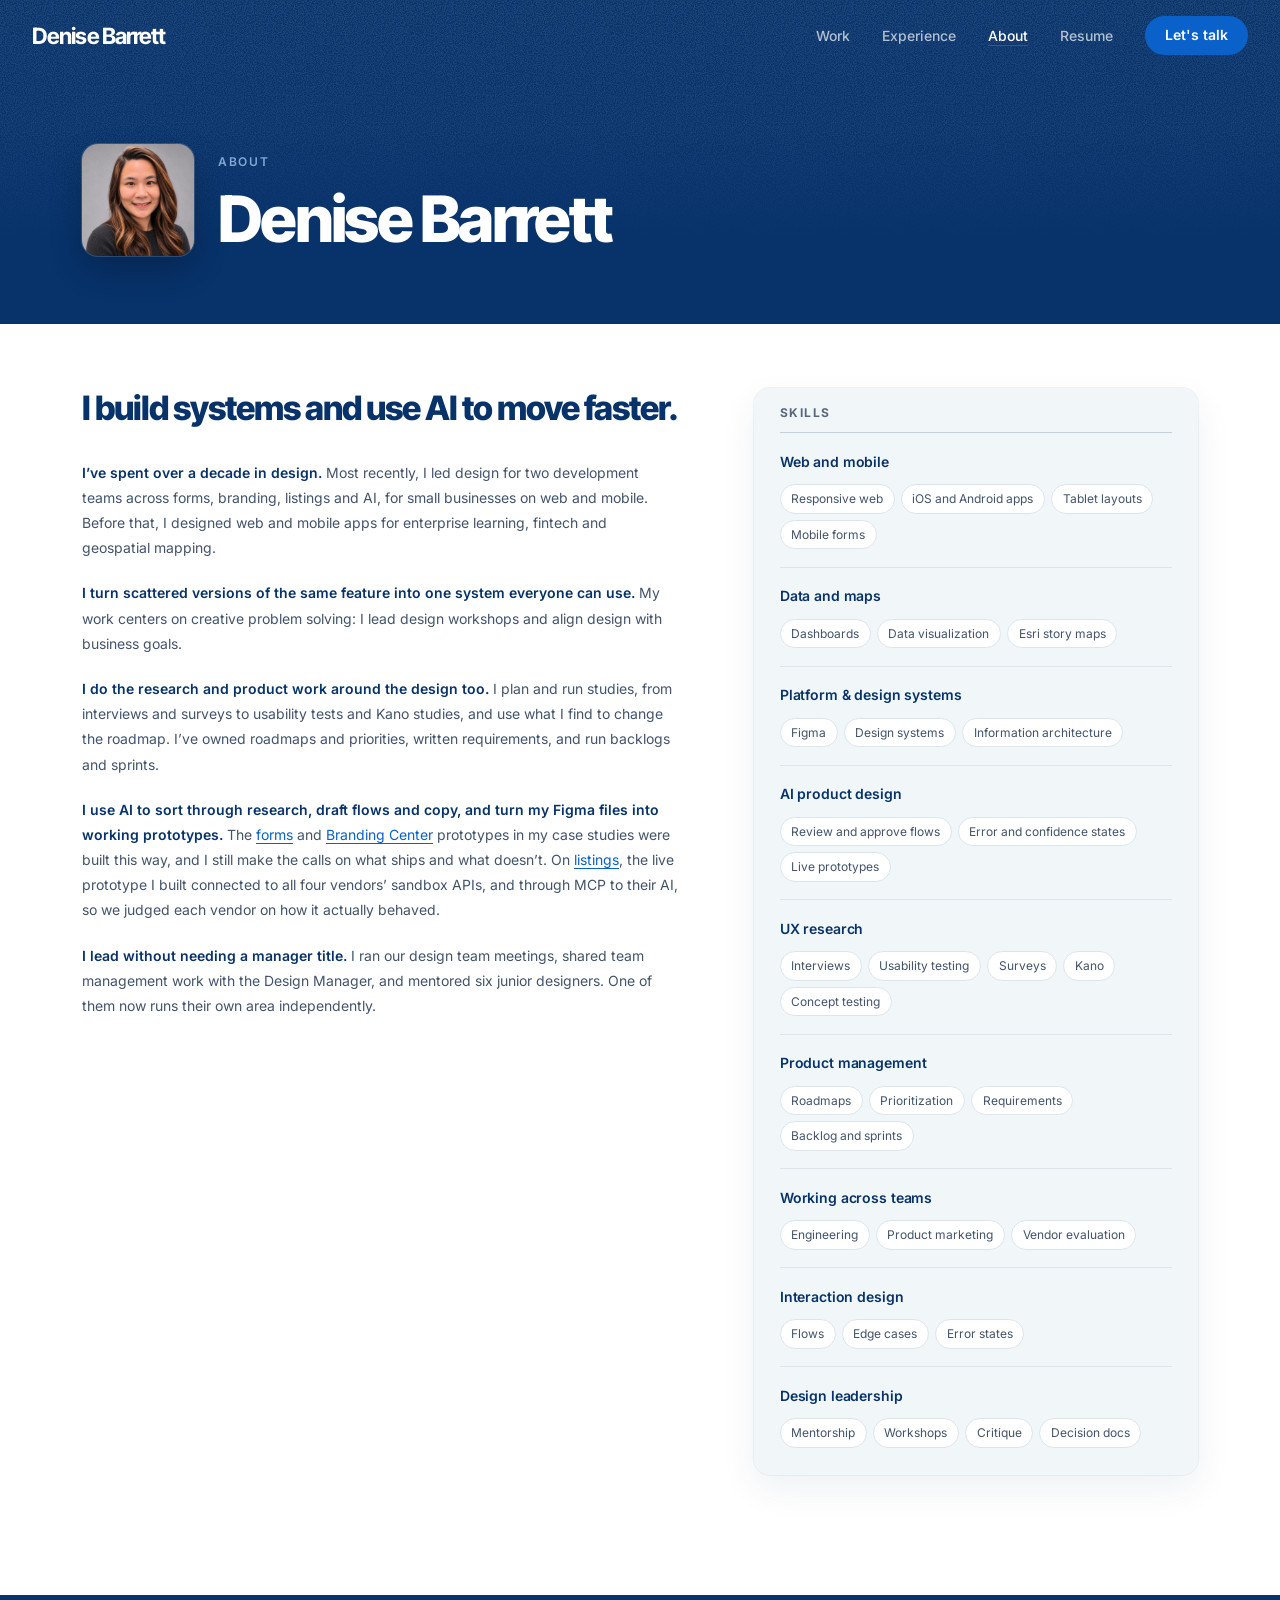
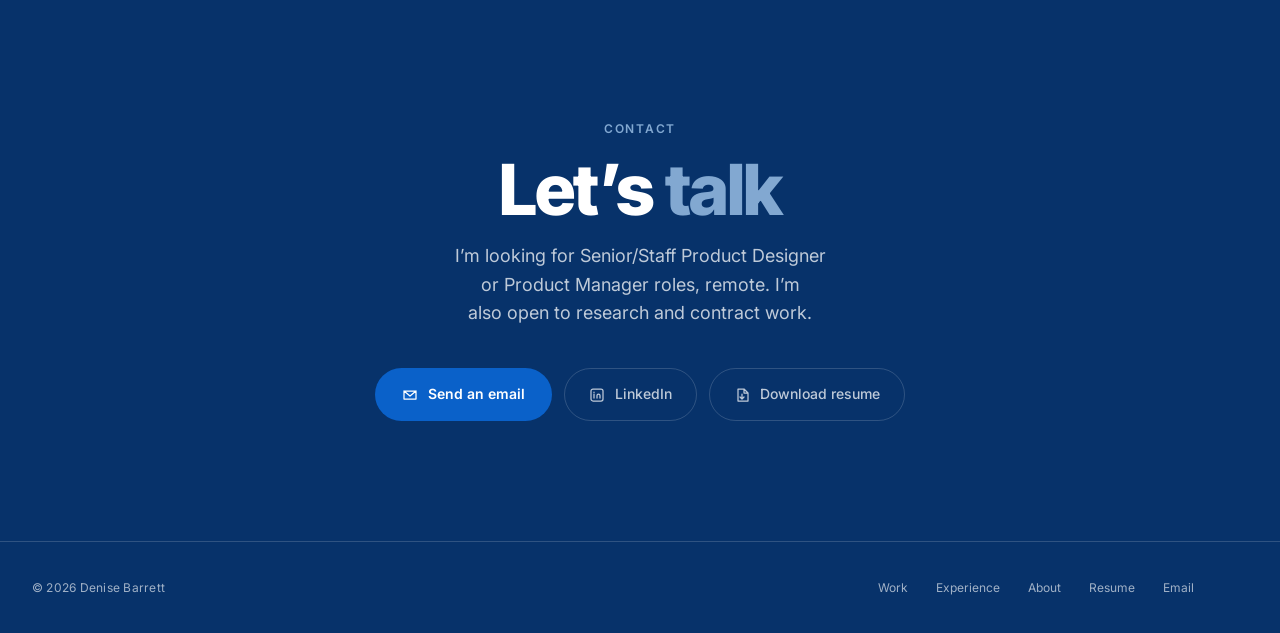
==== commit 81048af3: "Content fixes: target roles, TL;DRs, no password gate - Homepage: open-to-roles line in the hero, AI" ====
--- a/about.html
+++ b/about.html
@@ -179,7 +179,7 @@
     <div class="container">
       <div class="section-label" style="margin-bottom:1rem;">Contact</div>
       <h2 style="margin-bottom:1rem;">Let’s <span class="hl">talk</span></h2>
-      <p class="contact-sub">I want to help teams solve complex business and product problems, whatever shape they take. I&rsquo;m open to every kind of challenge, including research and product work.</p>
+      <p class="contact-sub">I&rsquo;m looking for Senior/Staff Product Designer or Product Manager roles, remote. I&rsquo;m also open to research and contract work.</p>
       <div class="contact-actions">
         <a href="mailto:denisexue106@gmail.com" class="btn-light">
           <svg width="16" height="16" viewBox="0 0 16 16" fill="none"><path d="M2 4h12v8H2V4zm0 0l6 5 6-5" stroke="currentColor" stroke-width="1.25" stroke-linecap="round" stroke-linejoin="round"/></svg>
--- a/site.css
+++ b/site.css
@@ -282,6 +282,16 @@
   transition: opacity 0.7s ease, transform 0.7s var(--ease);
 }
 .hero-body.in { opacity: 1; transform: none; }
+/* Who I'm looking for: one line in the eyebrow's label style, under the intro. */
+.hero-open {
+  font-size: var(--type-xs); font-weight: 600;
+  letter-spacing: 0.12em; text-transform: uppercase;
+  color: var(--accent-light);
+  margin: -1.1rem 0 2.25rem;
+  opacity: 0; transform: translateY(16px);
+  transition: opacity 0.7s ease, transform 0.7s var(--ease);
+}
+.hero-open.in { opacity: 1; transform: none; }
 
 .hero-actions {
   display: flex; flex-wrap: wrap; gap: 0.75rem; align-items: center;
@@ -1425,6 +1435,7 @@
 .motion #hero h1.in .ln > span { transform: none; }
 .motion .hero-desc.in { transition-delay: 0.42s; }
 .motion .hero-body.in { transition-delay: 0.52s; }
+.motion .hero-open.in { transition-delay: 0.57s; }
 .motion .hero-actions.in { transition-delay: 0.62s; }
 
 /* the four numbers: each card rises in turn when the row comes into view, and counts up */
@@ -1660,6 +1671,7 @@
   #hero h1 { margin-bottom: 1.3rem; }
   .hero-desc { margin-bottom: 1.75rem; }
   .hero-body { display: none; }
+  .hero-open { margin-top: -0.75rem; margin-bottom: 1.75rem; }
 
   /* the four numbers: figure and label */
   .fact { padding: 0.95rem 1rem 1rem; border-radius: 12px; }
@@ -1731,7 +1743,7 @@
     transition-duration: 0.001ms !important;
     scroll-behavior: auto !important;
   }
-  .fade-up, .hero-eyebrow, .hero-desc, .hero-body, .hero-actions, .hero-facts, .hero-mosaic,
+  .fade-up, .hero-eyebrow, .hero-desc, .hero-body, .hero-open, .hero-actions, .hero-facts, .hero-mosaic,
   .fade-up .iconrow, .fade-up .statcard, .fade-up .callout, .fade-up .panel {
     opacity: 1 !important;
     transform: none !important;
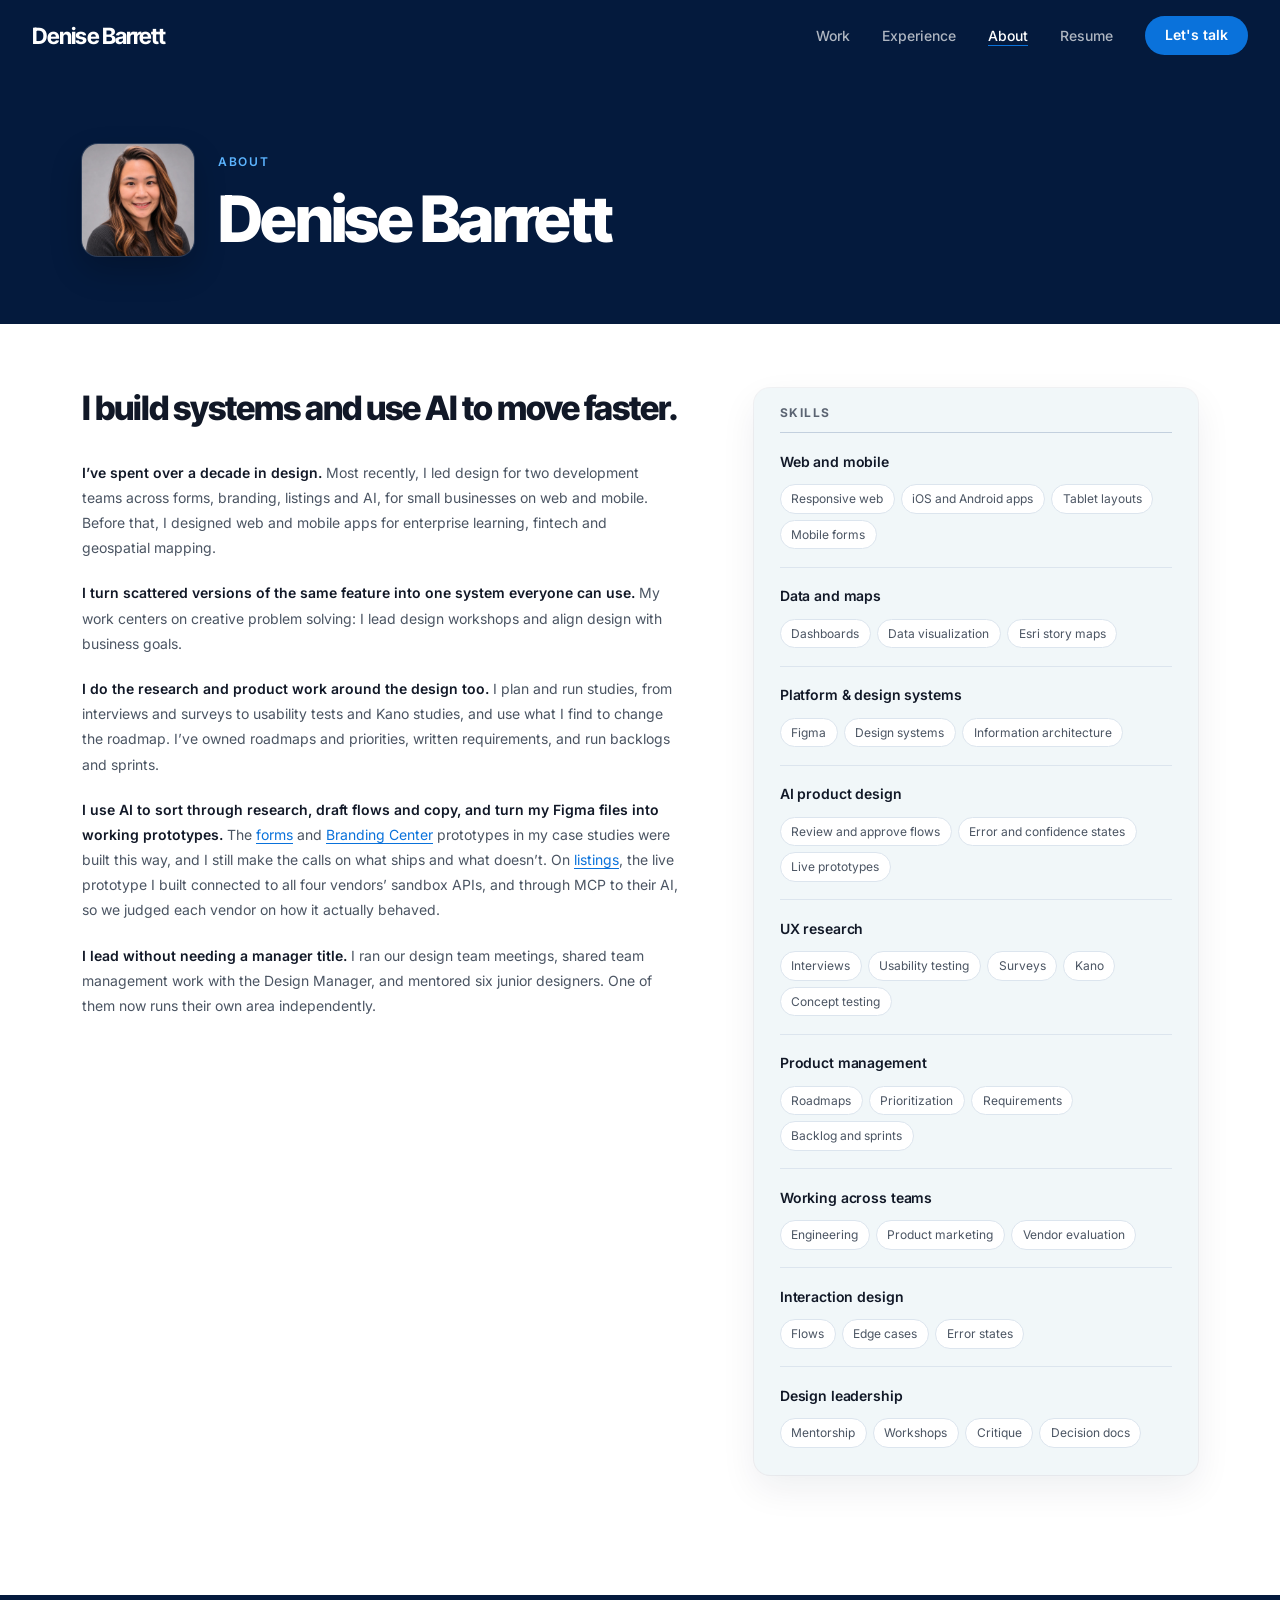
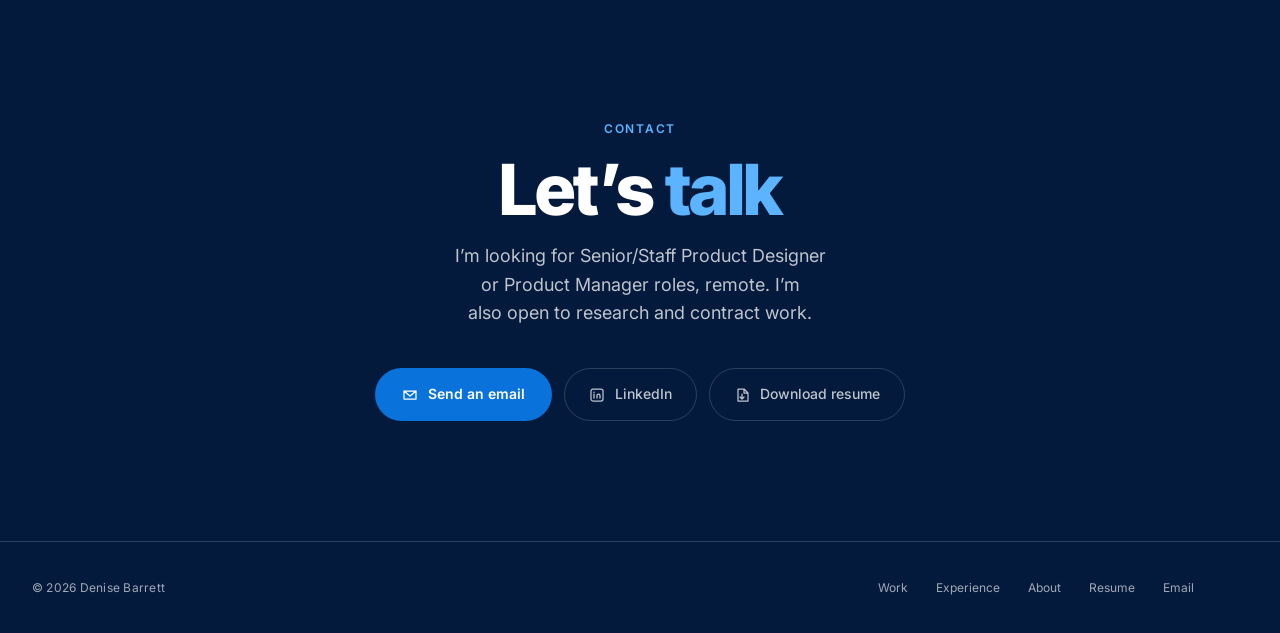
==== commit 1dcbdf40: "Add Google Analytics (G-DKC2318Z0C) to all pages Co-Authored-By: Claude Opus 5.5 <noreply@anthropic." ====
--- a/about.html
+++ b/about.html
@@ -3,6 +3,10 @@
 <head>
   <meta charset="UTF-8" />
   <meta name="viewport" content="width=device-width, initial-scale=1.0" />
+  <!-- Google Analytics -->
+  <script async src="https://www.googletagmanager.com/gtag/js?id=G-DKC2318Z0C"></script>
+  <script>window.dataLayer=window.dataLayer||[];function gtag(){dataLayer.push(arguments);}gtag('js',new Date());gtag('config','G-DKC2318Z0C');</script>
+  <!-- End Google Analytics -->
   <script>/* motion is on unless the visitor asked for less (MOTION in site.css) */if(!matchMedia('(prefers-reduced-motion: reduce)').matches)document.documentElement.classList.add('motion');</script>
   <title>About · Denise Barrett</title>
   <meta name="description" content="Denise Barrett, lead product designer with 10+ years designing web and mobile apps: how she works across research, product and design, how she uses AI, and her skills." />
--- a/site.css
+++ b/site.css
@@ -2,26 +2,34 @@
 
 :root {
   /* ── LIGHT SURFACES ── */
-  --ink: #07326A;             /* navy: 12.6:1 on white */
-  --ink-2: #064089;
-  --ink-muted: #43546B;       /* 7.7:1 on white, 7.1:1 on --surface-alt */
-  --ink-subtle: #57677C;      /* 5.8:1 on white, 5.3:1 on --surface-alt */
-  --ink-faint: #7B8BA0;       /* large text only: 3.2:1 on --surface-alt */
+  /* Text is a near-black slate, not navy, so the blue reads as emphasis (COLOR PASS 2026-11-17). */
+  --ink: #111827;             /* 17.7:1 on white */
+  --ink-2: #1F2937;
+  --ink-muted: #4B5563;       /* 7.6:1 on white, 7.1:1 on --surface-alt */
+  --ink-subtle: #5B6472;      /* 6.1:1 on white, 5.7:1 on --surface-alt */
+  --ink-faint: #8B93A1;       /* large text only */
   --surface: #ffffff;
-  --surface-alt: #F1F7F9;
+  --surface-alt: #F1F7F9;     /* the light blue band, used for every light section */
+  --surface-alt-2: #E6EEF5;   /* number tiles, browser chrome */
   --rule: #DCE5EE;
   --rule-strong: #C3D0DE;
 
   /* ── THE ONE Color ── */
-  --accent: #0A61C9;          /* 5.9:1 on white */
-  --accent-deep: #064089;
-  --accent-light: #82A8D1;    /* #749DC8 lifted a step so small labels clear 4.5:1 on navy (5.1:1) */
+  --accent: #0A72DB;          /* 4.7:1 on white, and white text on it */
+  --accent-deep: #0860B8;
+  --accent-light: #5CB4FF;    /* bright sky blue: 8.6:1 on the navy */
   --accent-wash: #E7EFFA;
 
+  /* ── RESULTS ── one green, only on outcome numbers and Shipped labels, so results read at a glance */
+  --result: #047857;          /* green, so results read as good news: 5.5:1 on white, 5.2:1 on --result-wash */
+  --result-wash: #ECFDF5;
+  --result-light: #6EE7B7;    /* on the navy */
+  --ok: #047857;              /* Shipped */
+
   /* ── DARK SURFACES ── */
-  --d-bg: #07326A;
-  --d-bg-2: #064089;
-  --d-bg-3: #064089;    /* hero stat cards, readable as a card against --d-bg */
+  --d-bg: #041A3D;            /* one dark navy for every dark surface */
+  --d-bg-2: #0A2A57;
+  --d-bg-3: #0A2A57;    /* hero stat cards, readable as a card against --d-bg */
   --d-ink: #ffffff;
   --d-muted: rgba(255,255,255,0.74);
   --d-subtle: rgba(255,255,255,0.62);   /* 5.8:1 on --d-bg, 4.8:1 on the stat cards */
@@ -170,49 +178,30 @@
      left a hard line across the mountains below. */
   overflow-x: clip; overflow-y: visible;
 }
-/* Film grain over the top of the hero. feTurbulence as a data URI, so there is no
-   extra request and nothing to go soft on a 2x screen; feColorMatrix drops the
-   saturation, because raw turbulence is RGB noise and reads as JPEG artefacting.
-   Blended normally rather than soft-light: against a backdrop this close to black,
-   soft-light has almost nothing to work with and the grain disappears. Masked out
-   by 76% so the hero is flat black again where it meets the stats band. */
-/* Film grain over the top of the hero. feTurbulence as a data URI, so there is no
-   extra request and nothing to go soft on a 2x screen. The color matrix paints the
-   grain white and keeps the turbulence in the alpha channel, then feComponentTransfer
-   stretches that alpha: against a backdrop this close to black, flat grey noise only
-   lifts the whole surface and no texture survives. Masked out by 76% so the hero is
-   flat black again where it meets the stats band. */
-#hero::after, .page-hero::after {
-  content: ''; position: absolute; inset: 0; pointer-events: none;
-  background-image: url("data:image/svg+xml,%3Csvg xmlns='http://www.w3.org/2000/svg' width='200' height='200'%3E%3Cfilter id='g'%3E%3CfeTurbulence type='fractalNoise' baseFrequency='0.9' numOctaves='2' stitchTiles='stitch'/%3E%3CfeColorMatrix type='matrix' values='0 0 0 0 1 0 0 0 0 1 0 0 0 0 1 0 0 0 1 0'/%3E%3CfeComponentTransfer%3E%3CfeFuncA type='linear' slope='2.6' intercept='-0.8'/%3E%3C/feComponentTransfer%3E%3C/filter%3E%3Crect width='200' height='200' filter='url(%23g)'/%3E%3C/svg%3E");
-  background-repeat: repeat;
-  opacity: 0.1;
-  -webkit-mask-image: linear-gradient(to bottom, #000 0%, rgba(0,0,0,0.72) 40%, rgba(0,0,0,0) 76%);
-  mask-image: linear-gradient(to bottom, #000 0%, rgba(0,0,0,0.72) 40%, rgba(0,0,0,0) 76%);
-}
 #hero .container { position: relative; z-index: 1; }
 /* A navy duotone of a layered mountain photo behind the hero and the stats band (her ask,
-   2026-11-11: "an image tinted in there"). Photo by Dmytro Koplyk on Unsplash, free under
+   2026-11-11: "an image tinted in there"). Photo by Marek Piwnicki on Unsplash, free under
    the Unsplash License. The two sections go transparent inside one navy block, so the photo
    runs behind both with no seam. The scrim keeps the text side and the strip under the nav
    dark; the mask fades the photo back to navy before the white Work section. */
+/* The homepage hero runs a step darker than the other navy surfaces (2026-11-17). */
 .hero-block { position: relative; background: var(--d-bg); }
 .hero-block #hero, .hero-block .hero-stats { background: transparent; }
 .hero-photo {
   position: absolute; inset: 0; z-index: 0; overflow: hidden; pointer-events: none;
-  -webkit-mask-image: linear-gradient(to bottom, #000 0, #000 80%, transparent 100%);
-  mask-image: linear-gradient(to bottom, #000 0, #000 80%, transparent 100%);
+  -webkit-mask-image: linear-gradient(to bottom, #000 0, #000 88%, transparent 100%);
+  mask-image: linear-gradient(to bottom, #000 0, #000 88%, transparent 100%);
 }
 .hero-photo img { display: block; width: 100%; height: 100%; object-fit: cover; object-position: center 20%; }
 .hero-photo::after {
   content: ''; position: absolute; inset: 0;
   background:
-    linear-gradient(180deg, rgba(7,50,106,0.92) 0%, rgba(7,50,106,0.72) 18%, rgba(7,50,106,0) 34%),
-    linear-gradient(90deg, rgba(7,50,106,0.86) 0%, rgba(7,50,106,0.66) 36%, rgba(7,50,106,0.16) 62%, rgba(7,50,106,0.04) 100%);
+    linear-gradient(180deg, rgba(4,26,61,0.88) 0%, rgba(4,26,61,0.55) 12%, rgba(4,26,61,0) 26%),
+    linear-gradient(90deg, rgba(4,26,61,0.84) 0%, rgba(4,26,61,0.66) 34%, rgba(4,26,61,0.38) 60%, rgba(4,26,61,0.28) 100%);
 }
 @media (max-width: 1080px) {
   .hero-photo::after {
-    background: linear-gradient(180deg, rgba(7,50,106,0.96) 0%, rgba(7,50,106,0.96) 14%, rgba(7,50,106,0.88) 24%, rgba(7,50,106,0.74) 34%, rgba(7,50,106,0.34) 50%, rgba(7,50,106,0.14) 72%, rgba(7,50,106,0.1) 100%);
+    background: linear-gradient(180deg, rgba(4,26,61,0.94) 0%, rgba(4,26,61,0.88) 14%, rgba(4,26,61,0.78) 26%, rgba(4,26,61,0.68) 36%, rgba(4,26,61,0.45) 52%, rgba(4,26,61,0.32) 72%, rgba(4,26,61,0.28) 100%);
   }
 }
 
@@ -282,16 +271,6 @@
   transition: opacity 0.7s ease, transform 0.7s var(--ease);
 }
 .hero-body.in { opacity: 1; transform: none; }
-/* Who I'm looking for: one line in the eyebrow's label style, under the intro. */
-.hero-open {
-  font-size: var(--type-xs); font-weight: 600;
-  letter-spacing: 0.12em; text-transform: uppercase;
-  color: var(--accent-light);
-  margin: -1.1rem 0 2.25rem;
-  opacity: 0; transform: translateY(16px);
-  transition: opacity 0.7s ease, transform 0.7s var(--ease);
-}
-.hero-open.in { opacity: 1; transform: none; }
 
 .hero-actions {
   display: flex; flex-wrap: wrap; gap: 0.75rem; align-items: center;
@@ -322,7 +301,7 @@
   border-radius: 100px;
   transition: color 0.25s, border-color 0.25s, background 0.25s;
 }
-.btn-ghost:hover { color: var(--d-ink); border-color: var(--accent-light); background: rgba(130,168,209,0.14); }
+.btn-ghost:hover { color: var(--d-ink); border-color: var(--accent-light); background: rgba(92,180,255,0.14); }
 
 /* ── HERO MOSAIC ── */
 /* Three windows, one per case study. The front one plays Thryv AI creating a form in the
@@ -343,7 +322,7 @@
 .mosaic-stage::before {
   content: ''; position: absolute; inset: -16%; z-index: 0; pointer-events: none;
   background: radial-gradient(40% 40% at calc(50% + var(--tx, 0) * 24%) calc(50% + var(--ty, 0) * 24%),
-    rgba(10,97,201,0.5), rgba(10,97,201,0) 72%);
+    rgba(10,114,219,0.5), rgba(10,114,219,0) 72%);
   transition: background 0.6s var(--ease);
 }
 .mosaic-card {
@@ -368,7 +347,7 @@
   z-index: 5;
   transform: translate(calc(var(--tx, 0) * var(--d) * 1px), calc(var(--ty, 0) * var(--d) * 1px - 10px)) rotate(0deg) scale(1.04);
   border-color: var(--accent-light);
-  box-shadow: 0 40px 80px rgba(0,0,0,0.62), 0 0 0 1px rgba(130,168,209,0.5);
+  box-shadow: 0 40px 80px rgba(0,0,0,0.62), 0 0 0 1px rgba(92,180,255,0.5);
   animation-play-state: paused;
   outline: none;
 }
@@ -377,22 +356,22 @@
 /* Same window chrome as the case cards, scaled down so it still reads at this size. */
 .mosaic-chrome {
   display: block; height: 16px;
-  background: #E6EEF5;
-  border-bottom: 1px solid rgba(7,50,106,0.10);
+  background: var(--surface-alt-2);
+  border-bottom: 1px solid rgba(4,26,61,0.10);
   position: relative;
 }
 .mosaic-chrome::before {
   content: ''; position: absolute; left: 7px; top: 50%;
   width: 4px; height: 4px; margin-top: -2px;
-  border-radius: 50%; background: #C3D0DE;
-  box-shadow: 7px 0 0 #C3D0DE, 14px 0 0 #C3D0DE;
+  border-radius: 50%; background: var(--rule-strong);
+  box-shadow: 7px 0 0 var(--rule-strong), 14px 0 0 var(--rule-strong);
 }
 /* the case title, shown when a card is pointed at or focused */
 .mosaic-label {
   position: absolute; left: 10px; bottom: 10px; z-index: 2;
   display: inline-flex; align-items: center; gap: 0.45rem;
   padding: 0.45rem 0.8rem; border-radius: 100px;
-  background: rgba(7,50,106,0.92); color: #fff;
+  background: rgba(4,26,61,0.92); color: #fff;
   font-size: 0.75rem; font-weight: 600; white-space: nowrap;
   box-shadow: 0 8px 20px rgba(0,0,0,0.35);
   opacity: 0; transform: translateY(8px);
@@ -409,7 +388,7 @@
   --r: rotate(3deg); --d: 22; --dl: 0.36s; --fd: 7s; --f: -7px;
   right: 2%; bottom: 0; z-index: 3; width: 25%;
   padding: 0.8%; border: 0; border-radius: 16% / 7.4%; overflow: visible;
-  background: linear-gradient(155deg, #FFFFFF 0%, #EEF3F8 50%, #D9E2EC 100%);
+  background: linear-gradient(155deg, #FFFFFF 0%, var(--surface-alt-2) 50%, var(--rule) 100%);
 }
 .mc-screen { position: relative; display: block; overflow: hidden; border-radius: 13.4% / 6.2%; }
 .mc-4 .mosaic-video { top: 0; height: 100%; object-fit: cover; }
@@ -553,7 +532,7 @@
 .case-card:hover {
   border-color: var(--rule-strong);
   transform: translateY(-5px);
-  box-shadow: 0 22px 50px rgba(7,50,106,0.12);
+  box-shadow: 0 22px 50px rgba(4,26,61,0.12);
 }
 .case-card:hover::after { transform: scaleX(1); }
 .case-card.featured { grid-column: 1 / -1; padding: 2.25rem 2.25rem 2.4rem; }
@@ -569,8 +548,8 @@
   content: ''; position: absolute; z-index: -1;
   left: 0; right: 0; top: 2.6rem; bottom: 0;
   border-radius: 16px;
-  background: linear-gradient(180deg, #E1EBF8 0%, var(--surface-alt) 100%);
-  box-shadow: inset 0 0 0 1px rgba(7,50,106,0.05);
+  background: linear-gradient(180deg, var(--accent-wash) 0%, var(--surface-alt) 100%);
+  box-shadow: inset 0 0 0 1px rgba(4,26,61,0.05);
 }
 .case-card.featured .band { margin: 1.75rem 0 0; padding-bottom: 2rem; }
 
@@ -581,27 +560,27 @@
   border-radius: 10px;
   overflow: hidden;
   background: var(--surface);
-  box-shadow: 0 0 0 1px rgba(7,50,106,0.12), 0 22px 46px rgba(7,50,106,0.20);
+  box-shadow: 0 0 0 1px rgba(4,26,61,0.12), 0 22px 46px rgba(4,26,61,0.20);
   transition: transform 0.55s var(--ease), box-shadow 0.55s var(--ease);
 }
 .case-chrome {
   flex: none; height: 24px;
-  background: #E6EEF5;
-  border-bottom: 1px solid rgba(7,50,106,0.10);
+  background: var(--surface-alt-2);
+  border-bottom: 1px solid rgba(4,26,61,0.10);
   position: relative;
 }
 .case-chrome::before {
   content: ''; position: absolute; left: 11px; top: 50%;
   width: 7px; height: 7px; margin-top: -3.5px;
-  border-radius: 50%; background: #C3D0DE;
-  box-shadow: 12px 0 0 #C3D0DE, 24px 0 0 #C3D0DE;
+  border-radius: 50%; background: var(--rule-strong);
+  box-shadow: 12px 0 0 var(--rule-strong), 24px 0 0 var(--rule-strong);
 }
 .case-cover { display: block; width: 100%; height: auto; object-fit: cover; object-position: top center; }
 .case-card:not(.featured) .case-cover { aspect-ratio: 16 / 9.4; }
 .case-card.featured video.case-cover { aspect-ratio: 680 / 590; }
 .case-card:hover .case-shot {
   transform: translateY(-6px);
-  box-shadow: 0 0 0 1px rgba(7,50,106,0.14), 0 32px 60px rgba(7,50,106,0.26);
+  box-shadow: 0 0 0 1px rgba(4,26,61,0.14), 0 32px 60px rgba(4,26,61,0.26);
 }
 
 /* featured: callouts on the left, the screen in the middle, the numbers on the right */
@@ -626,7 +605,7 @@
   margin: 0 auto 0.6rem;
   display: grid; place-items: center;
   background: var(--surface);
-  border: 1.5px solid rgba(10,97,201,0.45);
+  border: 1.5px solid rgba(10,114,219,0.45);
   color: var(--accent);
   transition: transform 0.45s var(--ease), background 0.3s;
 }
@@ -650,7 +629,7 @@
   border: 1px solid var(--rule);
   border-radius: 14px;
   padding: 0.95rem 1rem 1rem;
-  box-shadow: 0 8px 22px rgba(7,50,106,0.06);
+  box-shadow: 0 8px 22px rgba(4,26,61,0.06);
 }
 .statcard .sc-icon { position: absolute; top: 0.85rem; right: 0.9rem; width: 1.05rem; height: 1.05rem; color: var(--ink-faint); }
 .statcard .sc-value {
@@ -669,8 +648,8 @@
 .fade-up.visible .statcard .sc-bar i { width: var(--v); }
 .statcard.hi {
   background: var(--accent-wash);
-  border-color: rgba(10,97,201,0.42);
-  box-shadow: inset 0 0 0 1px rgba(10,97,201,0.22), 0 14px 32px rgba(10,97,201,0.14);
+  border-color: rgba(10,114,219,0.42);
+  box-shadow: inset 0 0 0 1px rgba(10,114,219,0.22), 0 14px 32px rgba(10,114,219,0.14);
 }
 .statcard.hi .sc-value, .statcard.hi .sc-icon { color: var(--accent); }
 .statcard.hi .sc-label { color: var(--ink); }
@@ -717,26 +696,26 @@
 /* ── ICON ROWS ──
    An outlined tile spine down the left edge, and row fills stepped through a tonal
    ramp, so the rows read as one object rather than separate cards. */
-.iconrows { display: flex; flex-direction: column; border-radius: 16px; overflow: hidden; box-shadow: 0 14px 36px rgba(7,50,106,0.07); }
+.iconrows { display: flex; flex-direction: column; border-radius: 16px; overflow: hidden; box-shadow: 0 14px 36px rgba(4,26,61,0.07); }
 .iconrow { display: grid; grid-template-columns: 4.75rem minmax(0, 1fr); }
 /* Experience rows have no icon column (her call, 2026-11-11). */
 .iconrows.cv .iconrow { grid-template-columns: minmax(0, 1fr); }
-.ir-icon { display: grid; place-items: center; background: #D5E2F1; color: var(--accent); }
+.ir-icon { display: grid; place-items: center; background: var(--surface-alt-2); color: var(--accent); }
 .ir-icon::before {
   content: ''; grid-area: 1 / 1;
   width: 2.4rem; height: 2.4rem; border-radius: 8px;
-  border: 1px solid rgba(10,97,201,0.40);
+  border: 1px solid rgba(10,114,219,0.40);
   background: rgba(255,255,255,0.5);
   transition: transform 0.4s var(--ease), background 0.3s;
 }
 .ir-icon .icon { grid-area: 1 / 1; width: 1.15rem; height: 1.15rem; position: relative; }
-.ir-body { padding: 1.6rem 1.9rem; background: #E4EDF8; transition: background 0.3s; }
+.ir-body { padding: 1.6rem 1.9rem; background: var(--surface-alt); transition: background 0.3s; }
 .iconrow + .iconrow .ir-body { box-shadow: inset 0 1px 0 rgba(255,255,255,0.7); }
-.iconrow:nth-child(2) .ir-body { background: #EAF1F9; }
-.iconrow:nth-child(3) .ir-body { background: #F0F5FB; }
-.iconrow:nth-child(4) .ir-body { background: #F6F9FC; }
+.iconrow:nth-child(2) .ir-body { background: var(--surface-alt); }
+.iconrow:nth-child(3) .ir-body { background: var(--surface-alt); }
+.iconrow:nth-child(4) .ir-body { background: var(--surface-alt); }
 .iconrow:hover .ir-icon::before { transform: scale(1.08); background: #fff; }
-.iconrow:hover .ir-body { background: #DCE8F6; }
+.iconrow:hover .ir-body { background: var(--accent-wash); }
 
 /* ── EXPERIENCE ── */
 .cv-body { display: grid; grid-template-columns: 170px minmax(0, 1fr); gap: 1.75rem; }
@@ -765,7 +744,7 @@
   background: var(--surface-alt);
   border-radius: 16px;
   padding: 1.2rem 1.6rem 1.35rem;
-  box-shadow: 0 0 0 1px rgba(7,50,106,0.05), 0 14px 36px rgba(7,50,106,0.07);
+  box-shadow: 0 0 0 1px rgba(4,26,61,0.05), 0 14px 36px rgba(4,26,61,0.07);
 }
 .panel-head {
   display: flex; align-items: baseline; justify-content: space-between; gap: 1rem;
@@ -804,7 +783,7 @@
   flex: none; width: 112px; height: 112px;
   object-fit: cover; border-radius: 16px;
   background: var(--surface-alt);
-  box-shadow: 0 0 0 1px rgba(7,50,106,0.08), 0 14px 32px rgba(7,50,106,0.12);
+  box-shadow: 0 0 0 1px rgba(4,26,61,0.08), 0 14px 32px rgba(4,26,61,0.12);
 }
 .about-grid {
   display: grid; grid-template-columns: 1.15fr 0.85fr;
@@ -897,7 +876,7 @@
   border-radius: 100px;
   transition: color 0.25s, border-color 0.25s, background 0.25s;
 }
-.btn-outline-light:hover { color: var(--d-ink); border-color: var(--accent-light); background: rgba(130,168,209,0.14); }
+.btn-outline-light:hover { color: var(--d-ink); border-color: var(--accent-light); background: rgba(92,180,255,0.14); }
 
 /* ── FOOTER ── */
 footer {
@@ -922,7 +901,7 @@
   width: 46px; height: 46px; border-radius: 50%;
   border: none; background: var(--accent); color: #fff;
   font-size: 1.1rem; cursor: pointer;
-  box-shadow: 0 10px 28px rgba(10,97,201,0.4);
+  box-shadow: 0 10px 28px rgba(10,114,219,0.4);
   z-index: 90; display: grid; place-items: center;
   transition: background 0.25s, transform 0.25s var(--ease);
 }
@@ -972,17 +951,17 @@
   color: inherit; text-decoration: none;
   transition: border-color 0.35s var(--ease), transform 0.45s var(--ease), box-shadow 0.45s var(--ease);
 }
-.mini-case:hover { border-color: var(--rule-strong); transform: translateY(-4px); box-shadow: 0 18px 40px rgba(7,50,106,0.10); }
+.mini-case:hover { border-color: var(--rule-strong); transform: translateY(-4px); box-shadow: 0 18px 40px rgba(4,26,61,0.10); }
 .mini-phone {
   display: block; padding: 3px; line-height: 0;
   border-radius: 16% / 7.4%;
-  background: linear-gradient(155deg, #FFFFFF 0%, #EEF3F8 50%, #D9E2EC 100%);
-  box-shadow: inset 0 0 0 1px rgba(7,50,106,0.14), 0 0 0 1px rgba(7,50,106,0.08), 0 10px 22px rgba(7,50,106,0.14);
+  background: linear-gradient(155deg, #FFFFFF 0%, var(--surface-alt-2) 50%, var(--rule) 100%);
+  box-shadow: inset 0 0 0 1px rgba(4,26,61,0.14), 0 0 0 1px rgba(4,26,61,0.08), 0 10px 22px rgba(4,26,61,0.14);
   transition: transform 0.55s var(--ease);
 }
 .mini-phone img {
   display: block; width: 100%; height: auto; aspect-ratio: 360 / 779; object-fit: cover;
-  border-radius: 13.4% / 6.2%; background: #F3F5F8; box-shadow: 0 0 0 1px rgba(7,50,106,0.18);
+  border-radius: 13.4% / 6.2%; background: var(--surface-alt); box-shadow: 0 0 0 1px rgba(4,26,61,0.18);
 }
 .mini-case:hover .mini-phone { transform: translateY(-6px) rotate(-2deg); }
 .mini-body { display: flex; flex-direction: column; align-items: flex-start; min-width: 0; }
@@ -1009,14 +988,14 @@
   position: absolute; z-index: 2; right: -3%; bottom: -7%;
   width: 23%; padding: clamp(3px, 0.4vw, 5px);
   border-radius: 16% / 7.4%;
-  background: linear-gradient(155deg, #FFFFFF 0%, #EEF3F8 50%, #D9E2EC 100%); line-height: 0;
-  box-shadow: inset 0 0 0 1px rgba(7,50,106,0.14), 0 0 0 1px rgba(7,50,106,0.08), 0 14px 30px rgba(7,50,106,0.16);
+  background: linear-gradient(155deg, #FFFFFF 0%, var(--surface-alt-2) 50%, var(--rule) 100%); line-height: 0;
+  box-shadow: inset 0 0 0 1px rgba(4,26,61,0.14), 0 0 0 1px rgba(4,26,61,0.08), 0 14px 30px rgba(4,26,61,0.16);
   transition: transform 0.55s var(--ease);
 }
 .case-phone img {
   display: block; width: 100%; height: auto; aspect-ratio: 390 / 844; object-fit: cover;
-  border-radius: 13.4% / 6.2%; background: #F3F5F8;
-  box-shadow: 0 0 0 1px rgba(7,50,106,0.18);
+  border-radius: 13.4% / 6.2%; background: var(--surface-alt);
+  box-shadow: 0 0 0 1px rgba(4,26,61,0.18);
 }
 .case-card:hover .case-phone { transform: translateY(-10px); }
 .case-card.featured .case-phone { width: 24%; right: -7%; bottom: -6%; }
@@ -1036,14 +1015,14 @@
   align-content: start; column-gap: 0.75rem;
   background: var(--surface); border: 1px solid var(--rule); border-radius: 14px;
   padding: 0.85rem 0.95rem 0.95rem;
-  box-shadow: 0 8px 22px rgba(7,50,106,0.05);
+  box-shadow: 0 8px 22px rgba(4,26,61,0.05);
   color: inherit; text-decoration: none;
 }
 a.range-tile { grid-template-rows: auto auto 1fr; }
 .rt-icon {
   grid-row: 1 / -1; align-self: start;
   display: grid; place-items: center; width: 2rem; height: 2rem; flex: none;
-  border-radius: 7px; border: 1px solid rgba(10,97,201,0.40);
+  border-radius: 7px; border: 1px solid rgba(10,114,219,0.40);
   background: var(--accent-wash); color: var(--accent);
 }
 .rt-icon .icon { width: 0.95rem; height: 0.95rem; }
@@ -1060,9 +1039,9 @@
   transition: gap 0.3s var(--ease);
 }
 a.range-tile { transition: border-color 0.3s var(--ease), transform 0.4s var(--ease), box-shadow 0.4s var(--ease); }
-a.range-tile:hover { border-color: var(--rule-strong); transform: translateY(-3px); box-shadow: 0 16px 34px rgba(7,50,106,0.10); }
+a.range-tile:hover { border-color: var(--rule-strong); transform: translateY(-3px); box-shadow: 0 16px 34px rgba(4,26,61,0.10); }
 a.range-tile:hover .rt-link { gap: 0.7rem; }
-.range-tile.hi { background: var(--accent-wash); border-color: rgba(10,97,201,0.42); box-shadow: inset 0 0 0 1px rgba(10,97,201,0.18), 0 12px 28px rgba(10,97,201,0.12); }
+.range-tile.hi { background: var(--accent-wash); border-color: rgba(10,114,219,0.42); box-shadow: inset 0 0 0 1px rgba(10,114,219,0.18), 0 12px 28px rgba(10,114,219,0.12); }
 .range-tile.hi .rt-icon { background: var(--surface); }
 /* four across only where each line still gets about 22 characters beside its icon */
 @media (max-width: 999px) { .range-tiles { grid-template-columns: repeat(2, minmax(0, 1fr)); } }
@@ -1148,7 +1127,7 @@
   .case-chrome { height: 17px; }
   .case-chrome::before {
     left: 8px; width: 5px; height: 5px; margin-top: -2.5px;
-    box-shadow: 9px 0 0 #C3D0DE, 18px 0 0 #C3D0DE;
+    box-shadow: 9px 0 0 var(--rule-strong), 18px 0 0 var(--rule-strong);
   }
   footer { flex-direction: column; align-items: flex-start; }
   .footer-links { gap: 0.6rem 1.25rem; }
@@ -1260,7 +1239,7 @@
 .why-grid { display: grid; grid-template-columns: repeat(3, minmax(0, 1fr)); gap: 0.75rem; }
 .why-card, .why-strip {
   background: var(--surface); border: 1px solid var(--rule); border-radius: 14px;
-  box-shadow: 0 8px 22px rgba(7,50,106,0.05);
+  box-shadow: 0 8px 22px rgba(4,26,61,0.05);
   color: inherit; text-decoration: none;
   transition: border-color 0.3s var(--ease), transform 0.4s var(--ease), box-shadow 0.4s var(--ease);
 }
@@ -1268,13 +1247,13 @@
   display: grid; grid-template-columns: 3rem minmax(0, 1fr); grid-template-rows: auto auto 1fr; column-gap: 0.9rem;
   padding: 1rem 1.1rem 0.95rem;
 }
-a.why-card:hover, a.why-strip:hover { border-color: var(--rule-strong); transform: translateY(-3px); box-shadow: 0 16px 34px rgba(7,50,106,0.10); }
+a.why-card:hover, a.why-strip:hover { border-color: var(--rule-strong); transform: translateY(-3px); box-shadow: 0 16px 34px rgba(4,26,61,0.10); }
 /* the illustration: two tone spot art on a soft tile */
 .why-ill {
   grid-row: 1 / -1; align-self: start;
   display: grid; place-items: center; width: 3rem; height: 3rem; border-radius: 13px; flex: none;
   background: linear-gradient(160deg, #F7FAFE 0%, #E4EEFA 100%);
-  box-shadow: inset 0 0 0 1px rgba(10,97,201,0.14);
+  box-shadow: inset 0 0 0 1px rgba(10,114,219,0.14);
   transition: transform 0.4s var(--ease);
 }
 .why-art { width: 2.3rem; height: 2.3rem; }
@@ -1435,7 +1414,6 @@
 .motion #hero h1.in .ln > span { transform: none; }
 .motion .hero-desc.in { transition-delay: 0.42s; }
 .motion .hero-body.in { transition-delay: 0.52s; }
-.motion .hero-open.in { transition-delay: 0.57s; }
 .motion .hero-actions.in { transition-delay: 0.62s; }
 
 /* the four numbers: each card rises in turn when the row comes into view, and counts up */
@@ -1599,11 +1577,6 @@
     opacity 0.45s ease calc(var(--stagger, 0s) + var(--ti, 0) * 45ms + 0.15s), translate 0.55s var(--rise) calc(var(--stagger, 0s) + var(--ti, 0) * 45ms + 0.15s);
 }
 .motion .skill-row.reveal:not(.visible) .skill-tag { opacity: 0; translate: 0 8px; }
-/* depth: the mountains behind the intro drift down a little as the page scrolls */
-@supports (animation-timeline: scroll()) {
-  .motion .hero-photo img { transform-origin: 50% 100%; animation: hero-depth linear both; animation-timeline: scroll(root); animation-range: 0 100vh; }
-}
-@keyframes hero-depth { from { transform: scale(1.08); } to { transform: translateY(6%) scale(1.08); } }
 /* the back to top button rises in when it appears */
 .motion .to-top { transition: background 0.25s, transform 0.25s var(--ease), opacity 0.35s ease, translate 0.45s var(--rise); }
 @starting-style { .motion .to-top { opacity: 0; translate: 0 16px; } }
@@ -1671,7 +1644,6 @@
   #hero h1 { margin-bottom: 1.3rem; }
   .hero-desc { margin-bottom: 1.75rem; }
   .hero-body { display: none; }
-  .hero-open { margin-top: -0.75rem; margin-bottom: 1.75rem; }
 
   /* the four numbers: figure and label */
   .fact { padding: 0.95rem 1rem 1rem; border-radius: 12px; }
@@ -1743,7 +1715,7 @@
     transition-duration: 0.001ms !important;
     scroll-behavior: auto !important;
   }
-  .fade-up, .hero-eyebrow, .hero-desc, .hero-body, .hero-open, .hero-actions, .hero-facts, .hero-mosaic,
+  .fade-up, .hero-eyebrow, .hero-desc, .hero-body, .hero-actions, .hero-facts, .hero-mosaic,
   .fade-up .iconrow, .fade-up .statcard, .fade-up .callout, .fade-up .panel {
     opacity: 1 !important;
     transform: none !important;
@@ -1755,3 +1727,71 @@
   .nav-menu, .nav-toggle path { transition: none !important; }
   .nav-menu { transform: none !important; }
 }
+
+/* ── COLOR PASS (2026-11-17) ──
+   Blue is kept for links, buttons and the highlighted word in a heading. Labels, tags and icons
+   go neutral, and the one warm color marks outcome numbers, so results read at a glance. */
+.section-label, .mr-when, .cv-when { color: var(--ink-subtle); }
+.case-tag { color: var(--ink-muted); background: var(--surface-alt); box-shadow: inset 0 0 0 1px var(--rule); }
+.callout .ring { border-color: var(--rule-strong); color: var(--ink); }
+.ir-icon { background: var(--surface-alt); color: var(--ink); }
+.rt-icon { border-color: var(--rule-strong); background: var(--surface-alt); color: var(--ink); }
+.cv-points li::before { background: var(--ink-faint); }
+.why-ill { background: var(--surface-alt); box-shadow: inset 0 0 0 1px var(--rule); }
+.why-proof b { color: var(--ink); }
+
+/* The outcome stat on each case card */
+.statcard.hi {
+  background: var(--result-wash);
+  border-color: rgba(4,120,87,0.34);
+  box-shadow: inset 0 0 0 1px rgba(4,120,87,0.14), 0 14px 32px rgba(4,120,87,0.10);
+}
+.statcard.hi .sc-value, .statcard.hi .sc-icon { color: var(--result); }
+.statcard .sc-bar i { background: var(--result); }
+
+
+/* ── EXPERIENCE TIMELINE (2026-11-17) ──
+   White page, no tinted card. A thin rail with one dot per job; the current
+   job's dot is blue. The role sits under the company in plain case. */
+.iconrows.cv { --cv-date: 9rem; --cv-rail: calc(var(--cv-date) + 1.6rem);
+  box-shadow: none; border-radius: 0; overflow: visible; }
+.iconrows.cv .iconrow { position: relative; }
+.iconrows.cv .ir-body,
+.iconrows.cv .iconrow:hover .ir-body { background: transparent; box-shadow: none; padding: 2.1rem 0; }
+.iconrows.cv .cv-body { grid-template-columns: var(--cv-date) minmax(0, 1fr); gap: 0 3.2rem; }
+.iconrows.cv .iconrow::before {
+  content: ''; position: absolute; left: var(--cv-rail); top: 0; bottom: 0;
+  width: 1px; background: var(--rule-strong);
+}
+.iconrows.cv .iconrow:first-child::before { top: 2.65rem; }
+.iconrows.cv .iconrow:last-child::before { bottom: auto; height: 2.65rem; }
+.iconrows.cv .iconrow::after {
+  content: ''; position: absolute; left: calc(var(--cv-rail) - 5px); top: 2.35rem;
+  width: 11px; height: 11px; border-radius: 50%; box-sizing: border-box;
+  background: var(--surface); border: 2px solid var(--rule-strong);
+  transition: border-color 0.25s, transform 0.25s;
+}
+.iconrows.cv .iconrow:first-child::after {
+  background: var(--accent); border-color: var(--accent); box-shadow: 0 0 0 4px var(--accent-wash);
+}
+.iconrows.cv .iconrow:hover::after { border-color: var(--accent); transform: scale(1.15); }
+.iconrows.cv .cv-when {
+  padding-top: 0.4rem; color: var(--ink-subtle); font-variant-numeric: tabular-nums; letter-spacing: 0.08em;
+}
+.iconrows.cv .cv-what h3 { display: block; margin-bottom: 0.7rem; }
+.iconrows.cv .cv-org {
+  display: block; margin-top: 0.25rem;
+  font-size: var(--type-sm); font-weight: 500; letter-spacing: 0; text-transform: none;
+  color: var(--ink-muted);
+}
+#experience .panel { background: var(--surface); box-shadow: none; border: 1px solid var(--rule); }
+#experience .cv-extra { margin-top: 1.5rem; }
+@media (max-width: 860px) {
+  .iconrows.cv { --cv-rail: 0px; }
+  .iconrows.cv .cv-body { grid-template-columns: 1fr; gap: 0.35rem; }
+  .iconrows.cv .ir-body, .iconrows.cv .iconrow:hover .ir-body { padding: 1.6rem 0 1.6rem 1.75rem; }
+  .iconrows.cv .iconrow::after { top: 1.75rem; }
+  .iconrows.cv .iconrow:first-child::before { top: 2rem; }
+  .iconrows.cv .iconrow:last-child::before { height: 2rem; }
+  .iconrows.cv .cv-when { padding-top: 0; }
+}
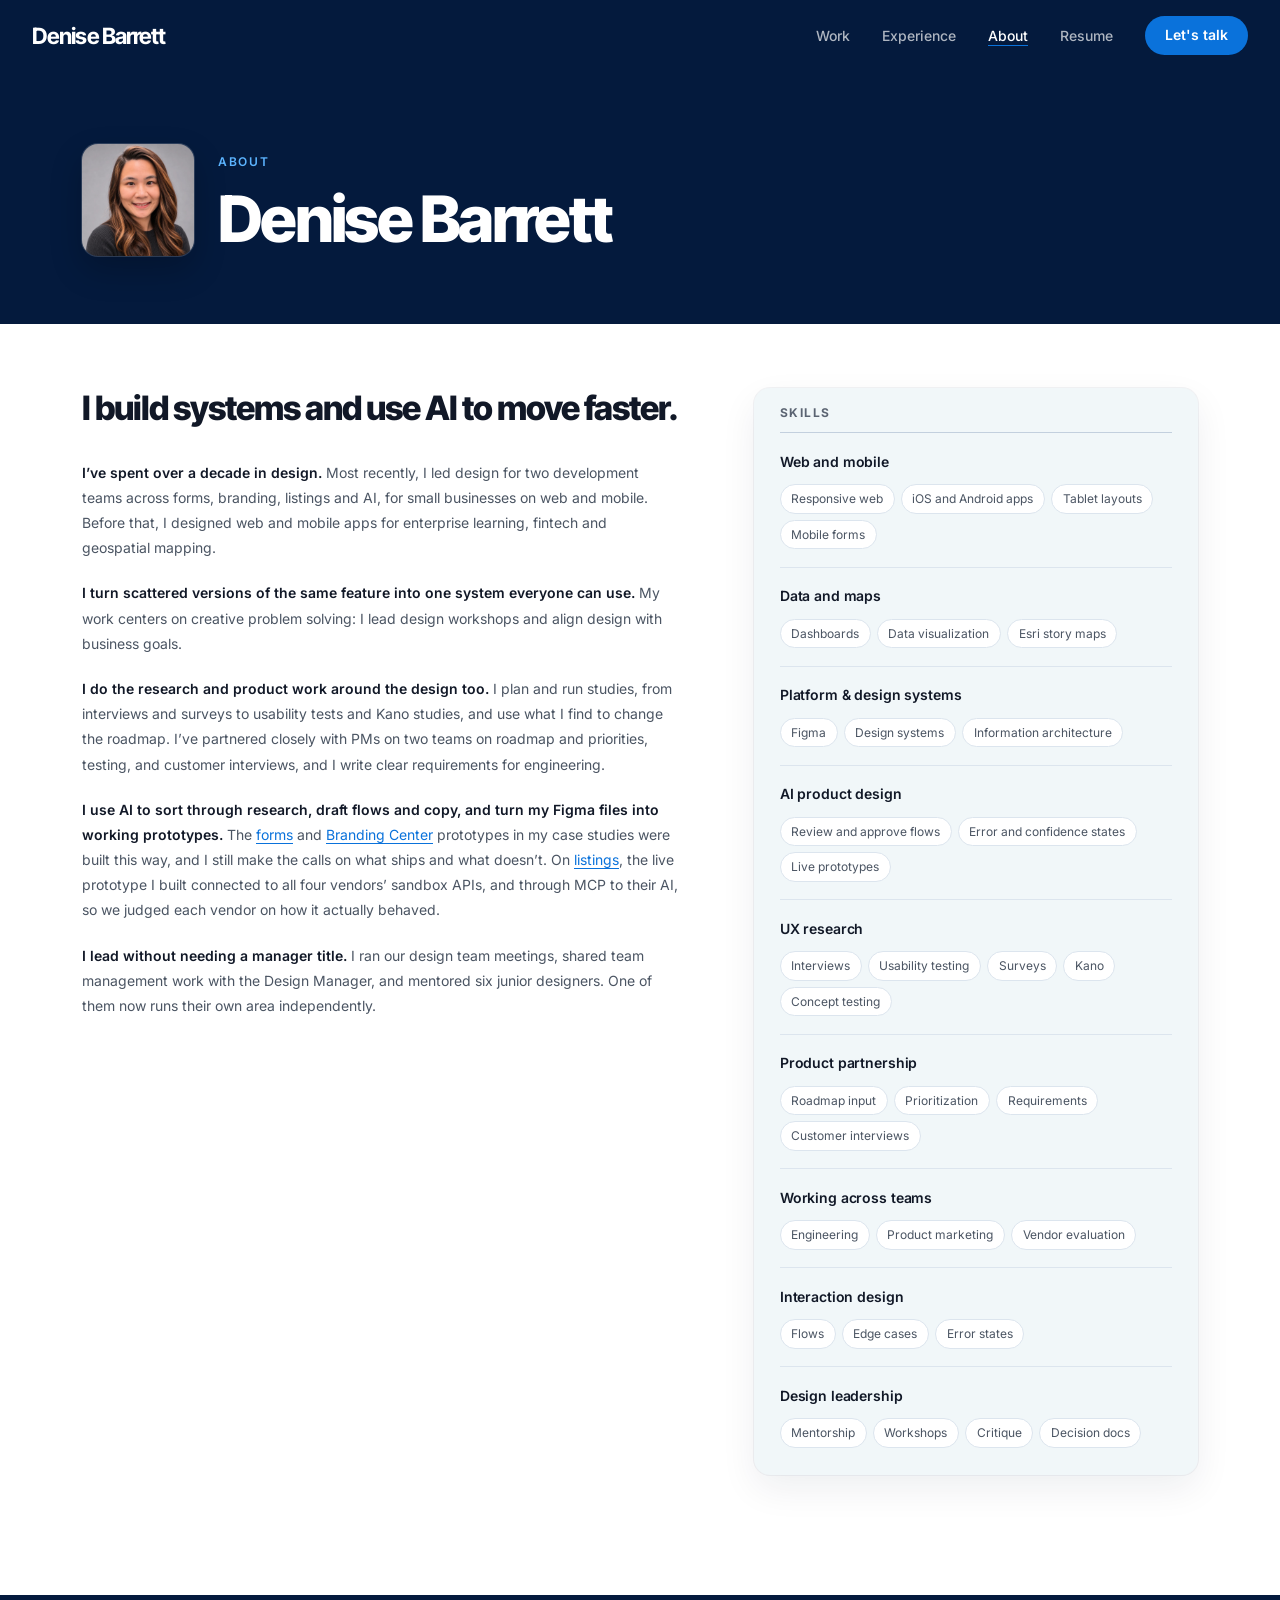
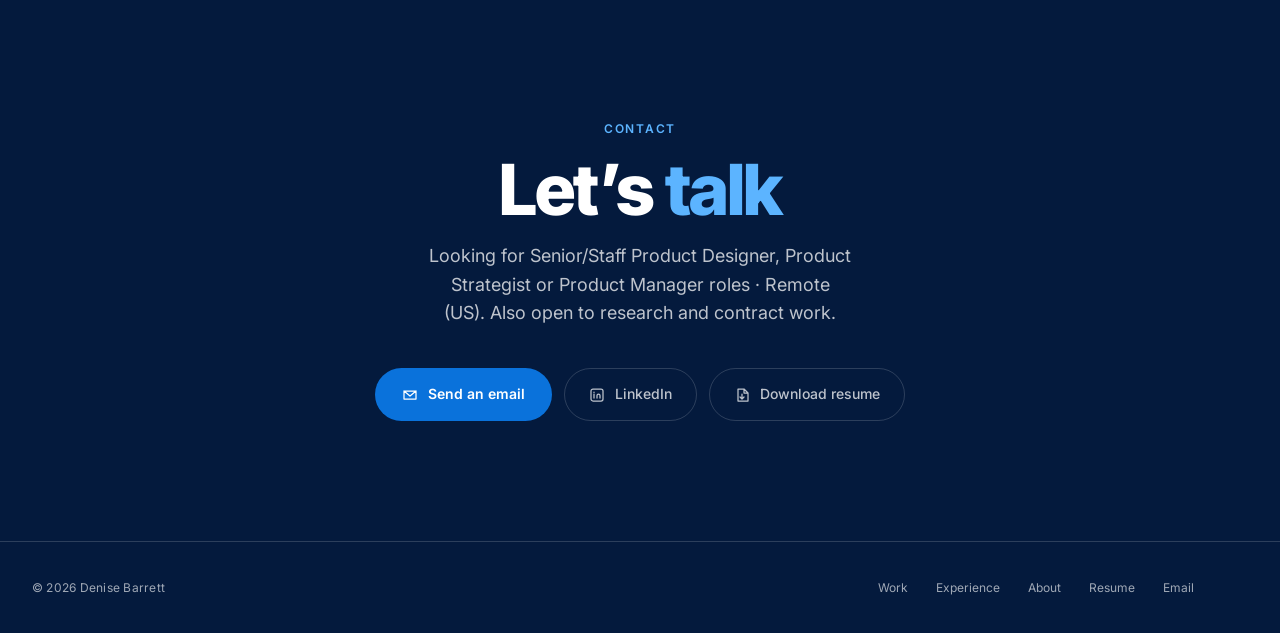
==== commit efdc6002: "Content fixes: PM partnership wording, target roles, alt text, media labels - About and Forms: partn" ====
--- a/about.html
+++ b/about.html
@@ -85,7 +85,7 @@
           <div class="about-body">
             <p><strong>I&rsquo;ve spent over a decade in design.</strong> Most recently, I led design for two development teams across forms, branding, listings and AI, for small businesses on web and mobile. Before that, I designed web and mobile apps for enterprise learning, fintech and geospatial mapping.</p>
             <p><strong>I turn scattered versions of the same feature into one system everyone can use.</strong> My work centers on creative problem solving: I lead design workshops and align design with business goals.</p>
-            <p><strong>I do the research and product work around the design too.</strong> I plan and run studies, from interviews and surveys to usability tests and Kano studies, and use what I find to change the roadmap. I&rsquo;ve owned roadmaps and priorities, written requirements, and run backlogs and sprints.</p>
+            <p><strong>I do the research and product work around the design too.</strong> I plan and run studies, from interviews and surveys to usability tests and Kano studies, and use what I find to change the roadmap. I&rsquo;ve partnered closely with PMs on two teams on roadmap and priorities, testing, and customer interviews, and I write clear requirements for engineering.</p>
             <p><strong>I use AI to sort through research, draft flows and copy, and turn my Figma files into working prototypes.</strong> The <a href="case-form-unification.html">forms</a> and <a href="case-branding-center.html">Branding Center</a> prototypes in my case studies were built this way, and I still make the calls on what ships and what doesn&rsquo;t. On <a href="case-business-listing.html">listings</a>, the live prototype I built connected to all four vendors&rsquo; sandbox APIs, and through MCP to their AI, so we judged each vendor on how it actually behaved.</p>
             <p><strong>I lead without needing a manager title.</strong> I ran our design team meetings, shared team management work with the Design Manager, and mentored six junior designers. One of them now runs their own area independently.</p>
           </div>
@@ -138,12 +138,12 @@
               </div>
             </div>
             <div class="skill-row">
-              <span class="skill-name">Product management</span>
-              <div class="skill-tags">
-                <span class="skill-tag">Roadmaps</span>
+              <span class="skill-name">Product partnership</span>
+              <div class="skill-tags">
+                <span class="skill-tag">Roadmap input</span>
                 <span class="skill-tag">Prioritization</span>
                 <span class="skill-tag">Requirements</span>
-                <span class="skill-tag">Backlog and sprints</span>
+                <span class="skill-tag">Customer interviews</span>
               </div>
             </div>
             <div class="skill-row">
@@ -183,7 +183,7 @@
     <div class="container">
       <div class="section-label" style="margin-bottom:1rem;">Contact</div>
       <h2 style="margin-bottom:1rem;">Let’s <span class="hl">talk</span></h2>
-      <p class="contact-sub">I&rsquo;m looking for Senior/Staff Product Designer or Product Manager roles, remote. I&rsquo;m also open to research and contract work.</p>
+      <p class="contact-sub">Looking for Senior/Staff Product Designer, Product Strategist or Product Manager roles &middot; Remote (US). Also open to research and contract work.</p>
       <div class="contact-actions">
         <a href="mailto:denisexue106@gmail.com" class="btn-light">
           <svg width="16" height="16" viewBox="0 0 16 16" fill="none"><path d="M2 4h12v8H2V4zm0 0l6 5 6-5" stroke="currentColor" stroke-width="1.25" stroke-linecap="round" stroke-linejoin="round"/></svg>
--- a/site.css
+++ b/site.css
@@ -271,6 +271,16 @@
   transition: opacity 0.7s ease, transform 0.7s var(--ease);
 }
 .hero-body.in { opacity: 1; transform: none; }
+/* Who I'm looking for: one line in the eyebrow's label style, under the intro. */
+.hero-open {
+  font-size: var(--type-xs); font-weight: 600;
+  letter-spacing: 0.12em; text-transform: uppercase;
+  color: var(--accent-light);
+  margin: -1.1rem 0 2.25rem;
+  opacity: 0; transform: translateY(16px);
+  transition: opacity 0.7s ease, transform 0.7s var(--ease);
+}
+.hero-open.in { opacity: 1; transform: none; }
 
 .hero-actions {
   display: flex; flex-wrap: wrap; gap: 0.75rem; align-items: center;
@@ -1414,6 +1424,7 @@
 .motion #hero h1.in .ln > span { transform: none; }
 .motion .hero-desc.in { transition-delay: 0.42s; }
 .motion .hero-body.in { transition-delay: 0.52s; }
+.motion .hero-open.in { transition-delay: 0.57s; }
 .motion .hero-actions.in { transition-delay: 0.62s; }
 
 /* the four numbers: each card rises in turn when the row comes into view, and counts up */
@@ -1644,6 +1655,7 @@
   #hero h1 { margin-bottom: 1.3rem; }
   .hero-desc { margin-bottom: 1.75rem; }
   .hero-body { display: none; }
+  .hero-open { margin-top: -0.75rem; margin-bottom: 1.75rem; }
 
   /* the four numbers: figure and label */
   .fact { padding: 0.95rem 1rem 1rem; border-radius: 12px; }
@@ -1715,7 +1727,7 @@
     transition-duration: 0.001ms !important;
     scroll-behavior: auto !important;
   }
-  .fade-up, .hero-eyebrow, .hero-desc, .hero-body, .hero-actions, .hero-facts, .hero-mosaic,
+  .fade-up, .hero-eyebrow, .hero-desc, .hero-body, .hero-open, .hero-actions, .hero-facts, .hero-mosaic,
   .fade-up .iconrow, .fade-up .statcard, .fade-up .callout, .fade-up .panel {
     opacity: 1 !important;
     transform: none !important;
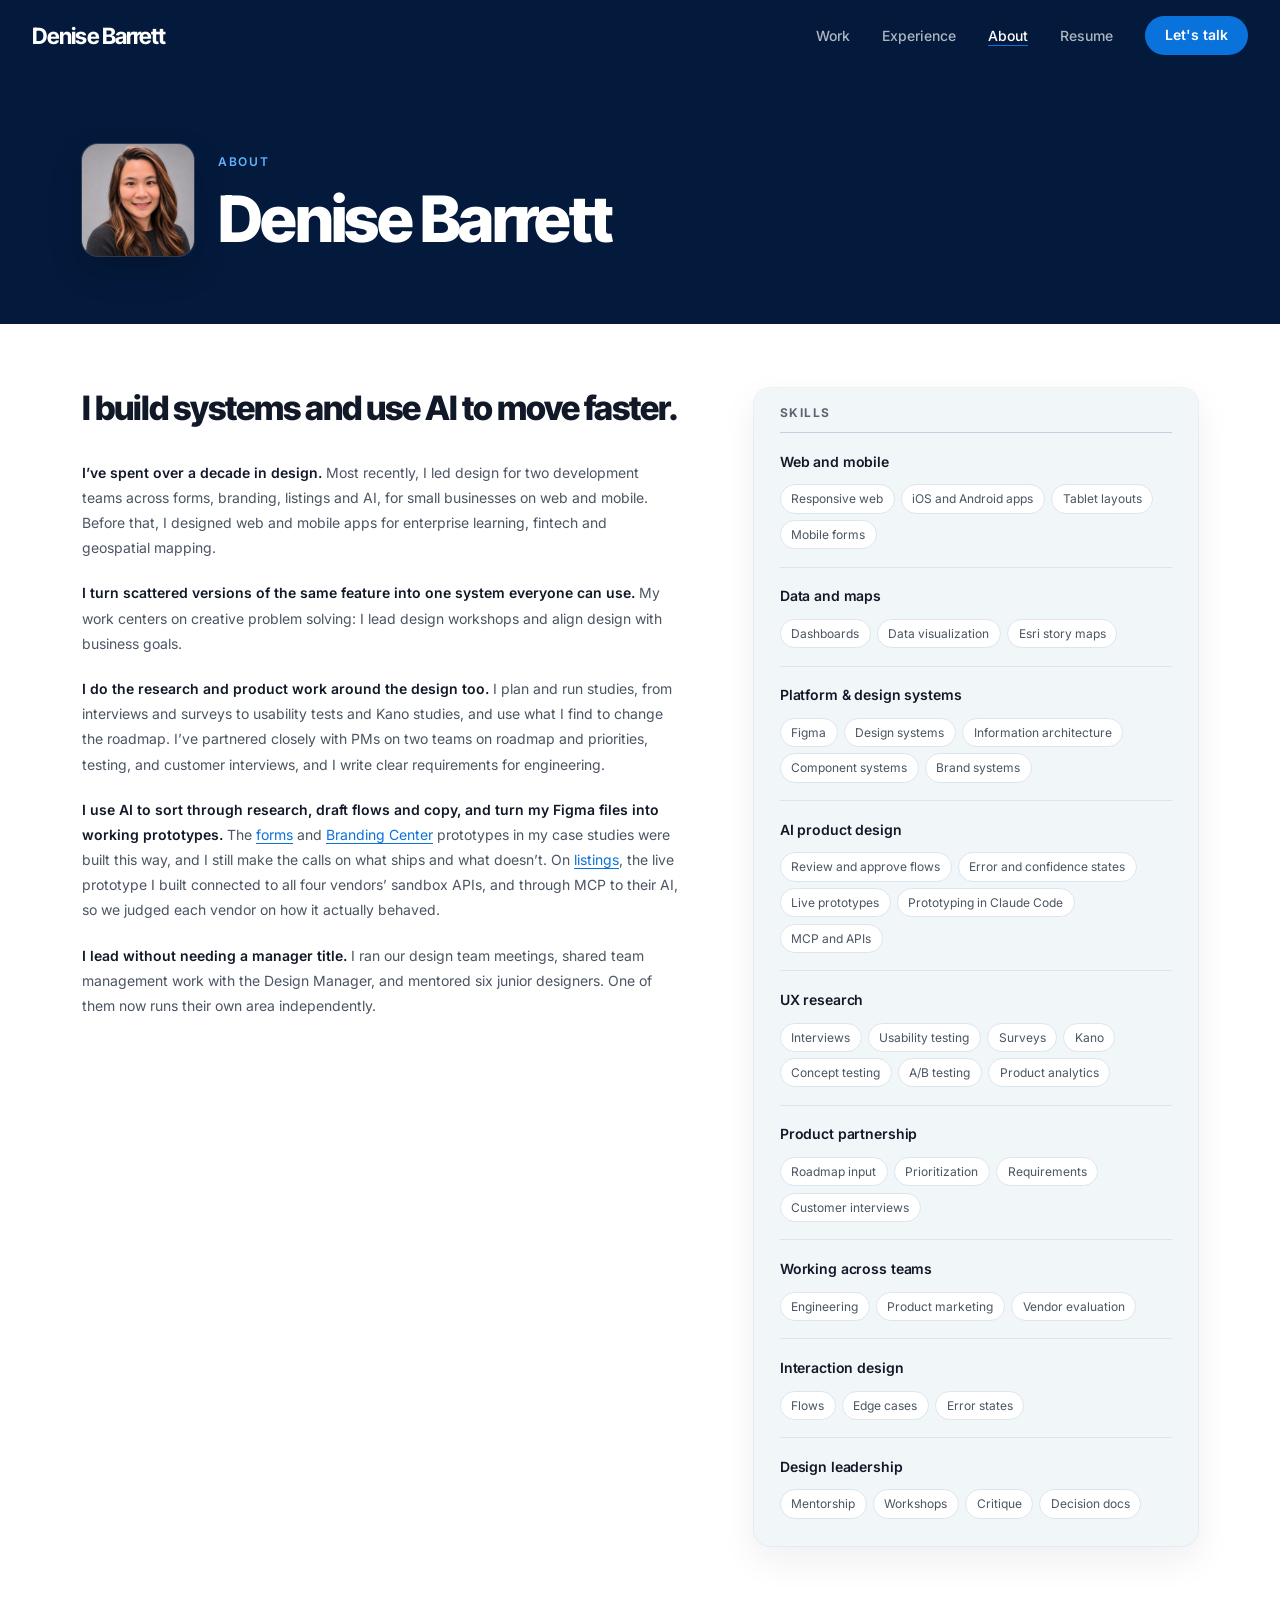
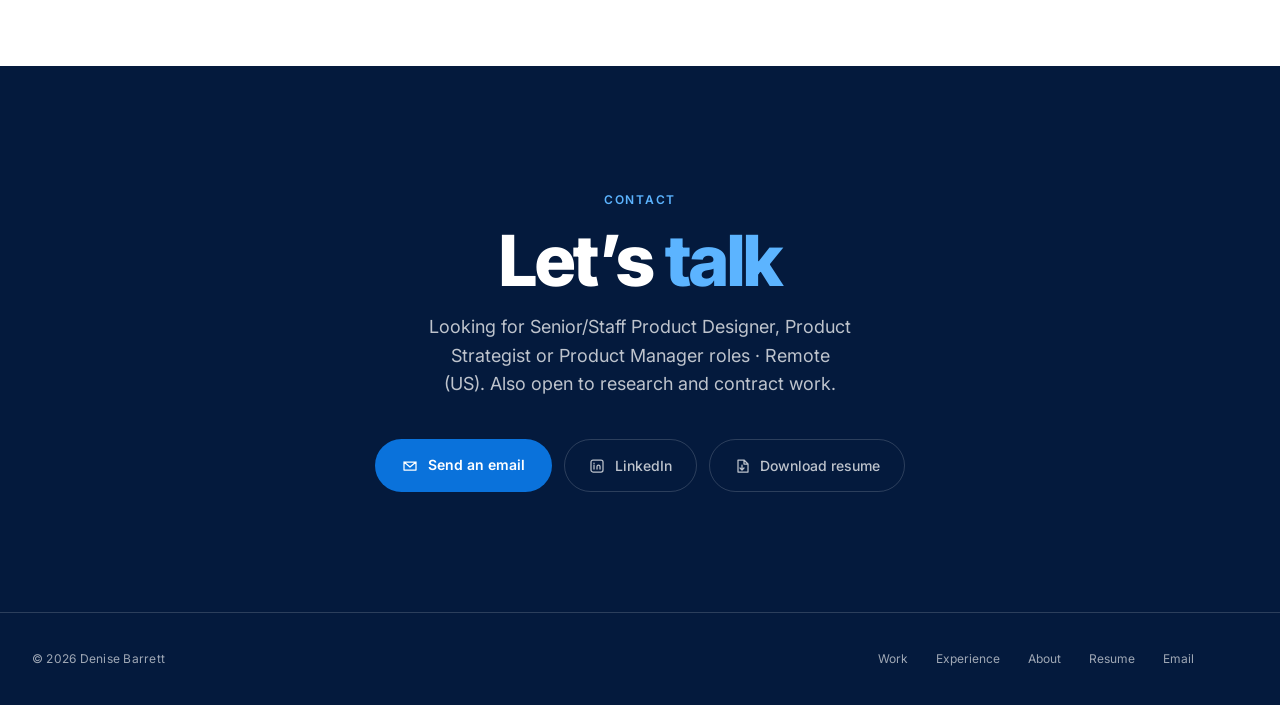
==== commit f9cca607: "Sync the site with the new resume and replace the resume PDF - Experience: Keap title is Senior prod" ====
--- a/about.html
+++ b/about.html
@@ -117,6 +117,8 @@
                 <span class="skill-tag">Figma</span>
                 <span class="skill-tag">Design systems</span>
                 <span class="skill-tag">Information architecture</span>
+                <span class="skill-tag">Component systems</span>
+                <span class="skill-tag">Brand systems</span>
               </div>
             </div>
             <div class="skill-row">
@@ -125,6 +127,8 @@
                 <span class="skill-tag">Review and approve flows</span>
                 <span class="skill-tag">Error and confidence states</span>
                 <span class="skill-tag">Live prototypes</span>
+                <span class="skill-tag">Prototyping in Claude Code</span>
+                <span class="skill-tag">MCP and APIs</span>
               </div>
             </div>
             <div class="skill-row">
@@ -135,6 +139,8 @@
                 <span class="skill-tag">Surveys</span>
                 <span class="skill-tag">Kano</span>
                 <span class="skill-tag">Concept testing</span>
+                <span class="skill-tag">A/B testing</span>
+                <span class="skill-tag">Product analytics</span>
               </div>
             </div>
             <div class="skill-row">
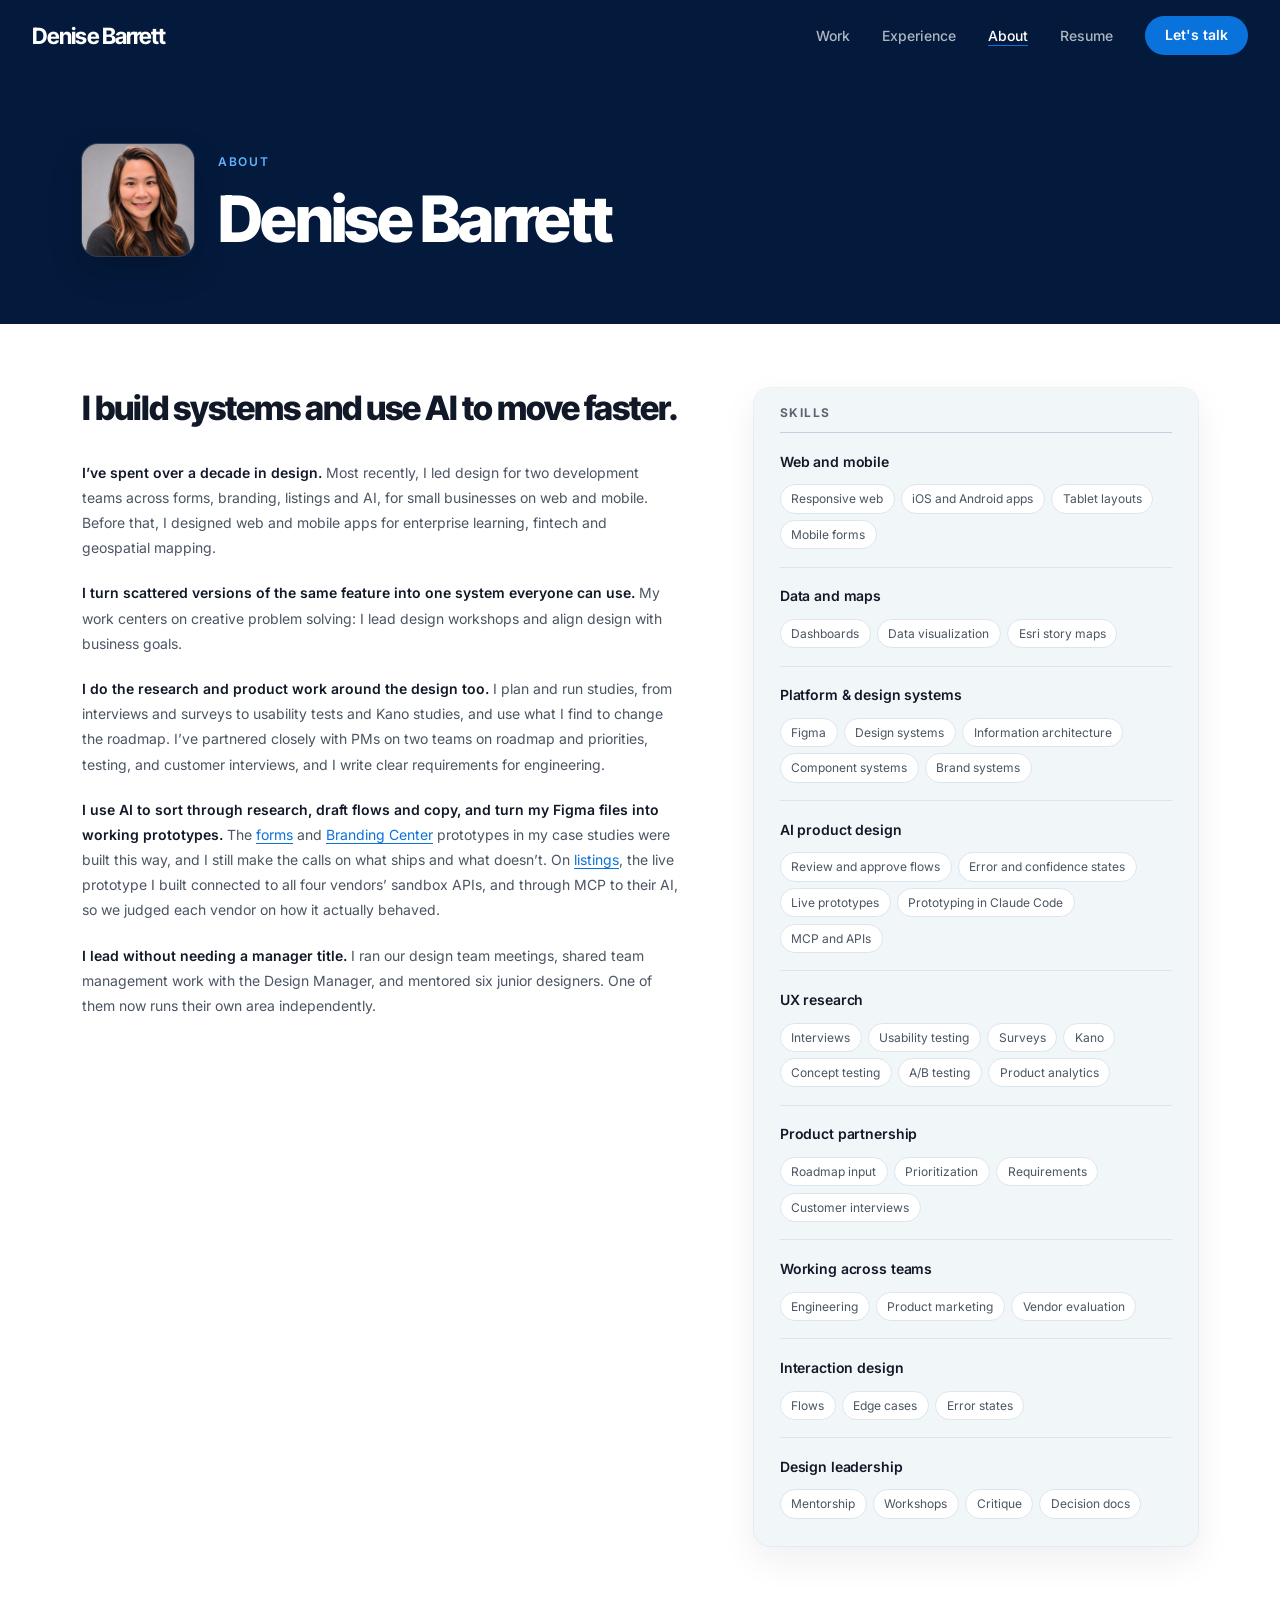
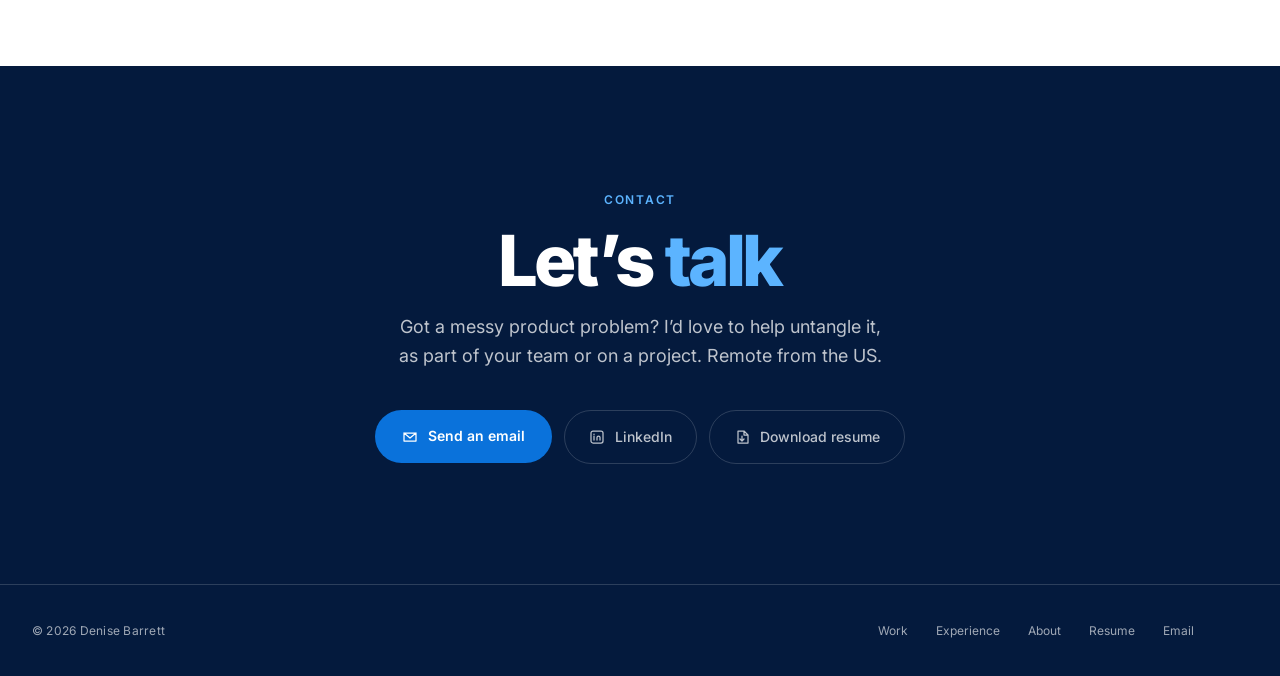
==== commit 8778233a: "Let's talk: offer help instead of listing roles Co-Authored-By: Claude Opus 5.5 <noreply@anthropic.c" ====
--- a/about.html
+++ b/about.html
@@ -51,6 +51,7 @@
   <!-- NAV -->
   <nav id="nav" aria-label="Primary">
     <a href="index.html" class="nav-logo">Denise Barrett</a>
+    <a class="nav-resume-m" href="img/denise-barrett-resume.pdf" target="_blank" rel="noopener">Resume</a>
     <button class="nav-toggle" type="button" aria-expanded="false" aria-controls="nav-menu">Menu<svg width="18" height="18" viewBox="0 0 18 18" aria-hidden="true" focusable="false"><path class="l1" d="M2.5 6h13"/><path class="l2" d="M2.5 12h13"/></svg></button>
     <div class="nav-menu" id="nav-menu">
       <ul class="nav-links">
@@ -189,7 +190,7 @@
     <div class="container">
       <div class="section-label" style="margin-bottom:1rem;">Contact</div>
       <h2 style="margin-bottom:1rem;">Let’s <span class="hl">talk</span></h2>
-      <p class="contact-sub">Looking for Senior/Staff Product Designer, Product Strategist or Product Manager roles &middot; Remote (US). Also open to research and contract work.</p>
+      <p class="contact-sub">Got a messy product problem? I&rsquo;d love to help untangle it, as part of your team or on a project. Remote from the US.</p>
       <div class="contact-actions">
         <a href="mailto:denisexue106@gmail.com" class="btn-light">
           <svg width="16" height="16" viewBox="0 0 16 16" fill="none"><path d="M2 4h12v8H2V4zm0 0l6 5 6-5" stroke="currentColor" stroke-width="1.25" stroke-linecap="round" stroke-linejoin="round"/></svg>
@@ -199,7 +200,7 @@
           <svg width="16" height="16" viewBox="0 0 16 16" fill="none"><rect x="2" y="2" width="12" height="12" rx="2" stroke="currentColor" stroke-width="1.25"/><path d="M5 7v4M5 5v.5M8 11V8.5C8 7.67 8.67 7 9.5 7S11 7.67 11 8.5V11" stroke="currentColor" stroke-width="1.25" stroke-linecap="round"/></svg>
           LinkedIn
         </a>
-        <a href="img/denise-barrett-resume.pdf" download class="btn-outline-light">
+        <a href="img/denise-barrett-resume.pdf" download="Denise-Barrett-Resume.pdf" class="btn-outline-light">
           <svg width="16" height="16" viewBox="0 0 16 16" fill="none"><path d="M4 2h6l4 4v8H4V2zM10 2v4h4" stroke="currentColor" stroke-width="1.25" stroke-linecap="round" stroke-linejoin="round"/><path d="M8 7v5M6 10l2 2 2-2" stroke="currentColor" stroke-width="1.25" stroke-linecap="round" stroke-linejoin="round"/></svg>
           Download resume
         </a>
--- a/site.css
+++ b/site.css
@@ -271,16 +271,6 @@
   transition: opacity 0.7s ease, transform 0.7s var(--ease);
 }
 .hero-body.in { opacity: 1; transform: none; }
-/* Who I'm looking for: one line in the eyebrow's label style, under the intro. */
-.hero-open {
-  font-size: var(--type-xs); font-weight: 600;
-  letter-spacing: 0.12em; text-transform: uppercase;
-  color: var(--accent-light);
-  margin: -1.1rem 0 2.25rem;
-  opacity: 0; transform: translateY(16px);
-  transition: opacity 0.7s ease, transform 0.7s var(--ease);
-}
-.hero-open.in { opacity: 1; transform: none; }
 
 .hero-actions {
   display: flex; flex-wrap: wrap; gap: 0.75rem; align-items: center;
@@ -1424,7 +1414,6 @@
 .motion #hero h1.in .ln > span { transform: none; }
 .motion .hero-desc.in { transition-delay: 0.42s; }
 .motion .hero-body.in { transition-delay: 0.52s; }
-.motion .hero-open.in { transition-delay: 0.57s; }
 .motion .hero-actions.in { transition-delay: 0.62s; }
 
 /* the four numbers: each card rises in turn when the row comes into view, and counts up */
@@ -1655,7 +1644,6 @@
   #hero h1 { margin-bottom: 1.3rem; }
   .hero-desc { margin-bottom: 1.75rem; }
   .hero-body { display: none; }
-  .hero-open { margin-top: -0.75rem; margin-bottom: 1.75rem; }
 
   /* the four numbers: figure and label */
   .fact { padding: 0.95rem 1rem 1rem; border-radius: 12px; }
@@ -1727,7 +1715,7 @@
     transition-duration: 0.001ms !important;
     scroll-behavior: auto !important;
   }
-  .fade-up, .hero-eyebrow, .hero-desc, .hero-body, .hero-open, .hero-actions, .hero-facts, .hero-mosaic,
+  .fade-up, .hero-eyebrow, .hero-desc, .hero-body, .hero-actions, .hero-facts, .hero-mosaic,
   .fade-up .iconrow, .fade-up .statcard, .fade-up .callout, .fade-up .panel {
     opacity: 1 !important;
     transform: none !important;
@@ -1807,3 +1795,96 @@
   .iconrows.cv .iconrow:last-child::before { height: 2rem; }
   .iconrows.cv .cv-when { padding-top: 0; }
 }
+
+/* ── CASES FIRST (2026-11-20) ──
+   GA showed most visitors leaving the homepage without opening a case study, so the cases
+   come straight after the hero. */
+/* each card names its outcome under the title */
+.case-outcome {
+  margin: 0.5rem 0 0.9rem;
+  font-size: var(--type-sm); font-weight: 600; line-height: 1.45;
+  color: var(--ok);
+}
+.case-head .case-outcome { margin-bottom: 0; }
+/* the pitch sits straight above the buttons */
+.hero-desc { margin-bottom: 2rem; }
+/* the hero collage shows its outcome labels all the time, not only on hover */
+.mosaic-label { opacity: 1; transform: none; }
+/* Resume beside Menu on a phone, so it is one tap from the header */
+.nav-resume-m { display: none; }
+@media (max-width: 700px) {
+  .nav-resume-m {
+    display: inline-flex; align-items: center; min-height: 2.75rem;
+    margin-left: auto; margin-right: 1rem; padding: 0 0.25rem;
+    font-size: var(--type-sm); font-weight: 600;
+  }
+  nav.menu-open .nav-resume-m { visibility: hidden; }
+}
+/* Experience: the case study links in each role get a finger-sized target */
+.cv-cases a { position: relative; }
+.cv-cases a::after { content: ''; position: absolute; inset: -14px -4px; }
+/* On a phone the first case card has to start on the first screen: a tighter intro, no
+   "View selected work" (the cases are right below it), and a slimmer Work header whose
+   heading stays for screen readers. */
+@media (max-width: 620px) {
+  #hero { padding-top: calc(var(--nav-h) + 1.75rem); }
+  .hero-desc { margin-bottom: 1.5rem; }
+  .hero-actions .btn-primary { display: none; }
+  #work { padding-top: 1.75rem; }
+  #work .section-header { margin-bottom: 1rem; padding-bottom: 0.75rem; align-items: center; }
+  #work .section-header h2 {
+    position: absolute; width: 1px; height: 1px; overflow: hidden;
+    clip: rect(0 0 0 0); clip-path: inset(50%); white-space: nowrap;
+  }
+  #work .case-card .case-year { display: none; }
+}
+/* ── END CASES FIRST ── */
+
+/* ── PHONE REVIEW (2026-11-20) ──
+   On a phone the hero collage becomes a row of the three case recordings you can swipe. Each
+   plays while it is on screen, and the one in the middle sits slightly forward. The case
+   cards keep the recording, title, outcome and numbers, and drop the longer text. */
+@media (max-width: 620px) {
+  .hero-inner { grid-template-columns: minmax(0, 1fr); gap: 1.5rem; }
+  .hero-mosaic { display: block; aspect-ratio: auto; max-width: none; margin: 0 -1.25rem; }
+  .mosaic-stage {
+    position: static; display: flex; gap: 0.75rem; transform: none;
+    overflow-x: auto; scroll-snap-type: x mandatory; scrollbar-width: none;
+    padding: 0.5rem 1.25rem 0.75rem; scroll-padding-inline: 1.25rem;
+  }
+  .mosaic-stage::-webkit-scrollbar { display: none; }
+  .mosaic-stage::before { display: none; }
+  .mosaic-card, .mc-4 {
+    position: relative; inset: auto; flex: 0 0 auto; display: flex; flex-direction: column;
+    transform: scale(var(--s, 0.94)); scroll-snap-align: start;
+    padding: 0; border: 1px solid var(--d-rule); border-radius: 12px; overflow: hidden;
+    background: var(--d-bg-2); box-shadow: 0 14px 30px rgba(0,0,0,0.4);
+    transition: opacity 0.7s ease var(--dl), translate 0.95s var(--ease) var(--dl), transform 0.5s var(--ease), border-color 0.4s;
+  }
+  .hero-mosaic.in .mosaic-card { animation: none; }
+  .mosaic-card.on { --s: 1; border-color: rgba(92,180,255,0.55); }
+  .mosaic-card:hover, .mosaic-card:focus-visible { transform: scale(var(--s, 0.94)); box-shadow: 0 14px 30px rgba(0,0,0,0.4); }
+  .mosaic-stage:has(.mosaic-card:hover) .mosaic-card:not(:hover),
+  .mosaic-stage:has(.mosaic-card:focus-visible) .mosaic-card:not(:focus-visible) { filter: none; }
+  .mc-1 { width: 220px; }
+  .mc-2 { width: 300px; }
+  .mc-4 { width: 140px; }
+  .mosaic-card img { width: 100%; height: 176px; object-fit: cover; object-position: top; }
+  .mc-screen { border-radius: 0; }
+  .mc-4 img { height: 192px; }
+  .mosaic-video { top: 16px; height: 176px; object-fit: cover; object-position: top; }
+  .mc-4 .mosaic-video { top: 0; height: 192px; }
+  .mosaic-label, .mc-4 .mosaic-label {
+    position: static; display: flex; justify-content: space-between; gap: 0.4rem;
+    padding: 0.6rem 0.75rem; border-radius: 0; box-shadow: none;
+    background: none; font-size: 0.75rem; line-height: 1.3; white-space: normal;
+  }
+  .mc-4 .mosaic-label { padding-inline: 0.6rem; }
+
+  /* slimmer case cards: the recording, title, outcome and numbers */
+  #work .case-card .callouts, #work .case-card .case-desc { display: none; }
+}
+@media (max-width: 620px) and (prefers-reduced-motion: reduce) {
+  .mosaic-card, .mc-4 { transform: none !important; transition: none !important; }
+}
+/* ── END PHONE REVIEW ── */
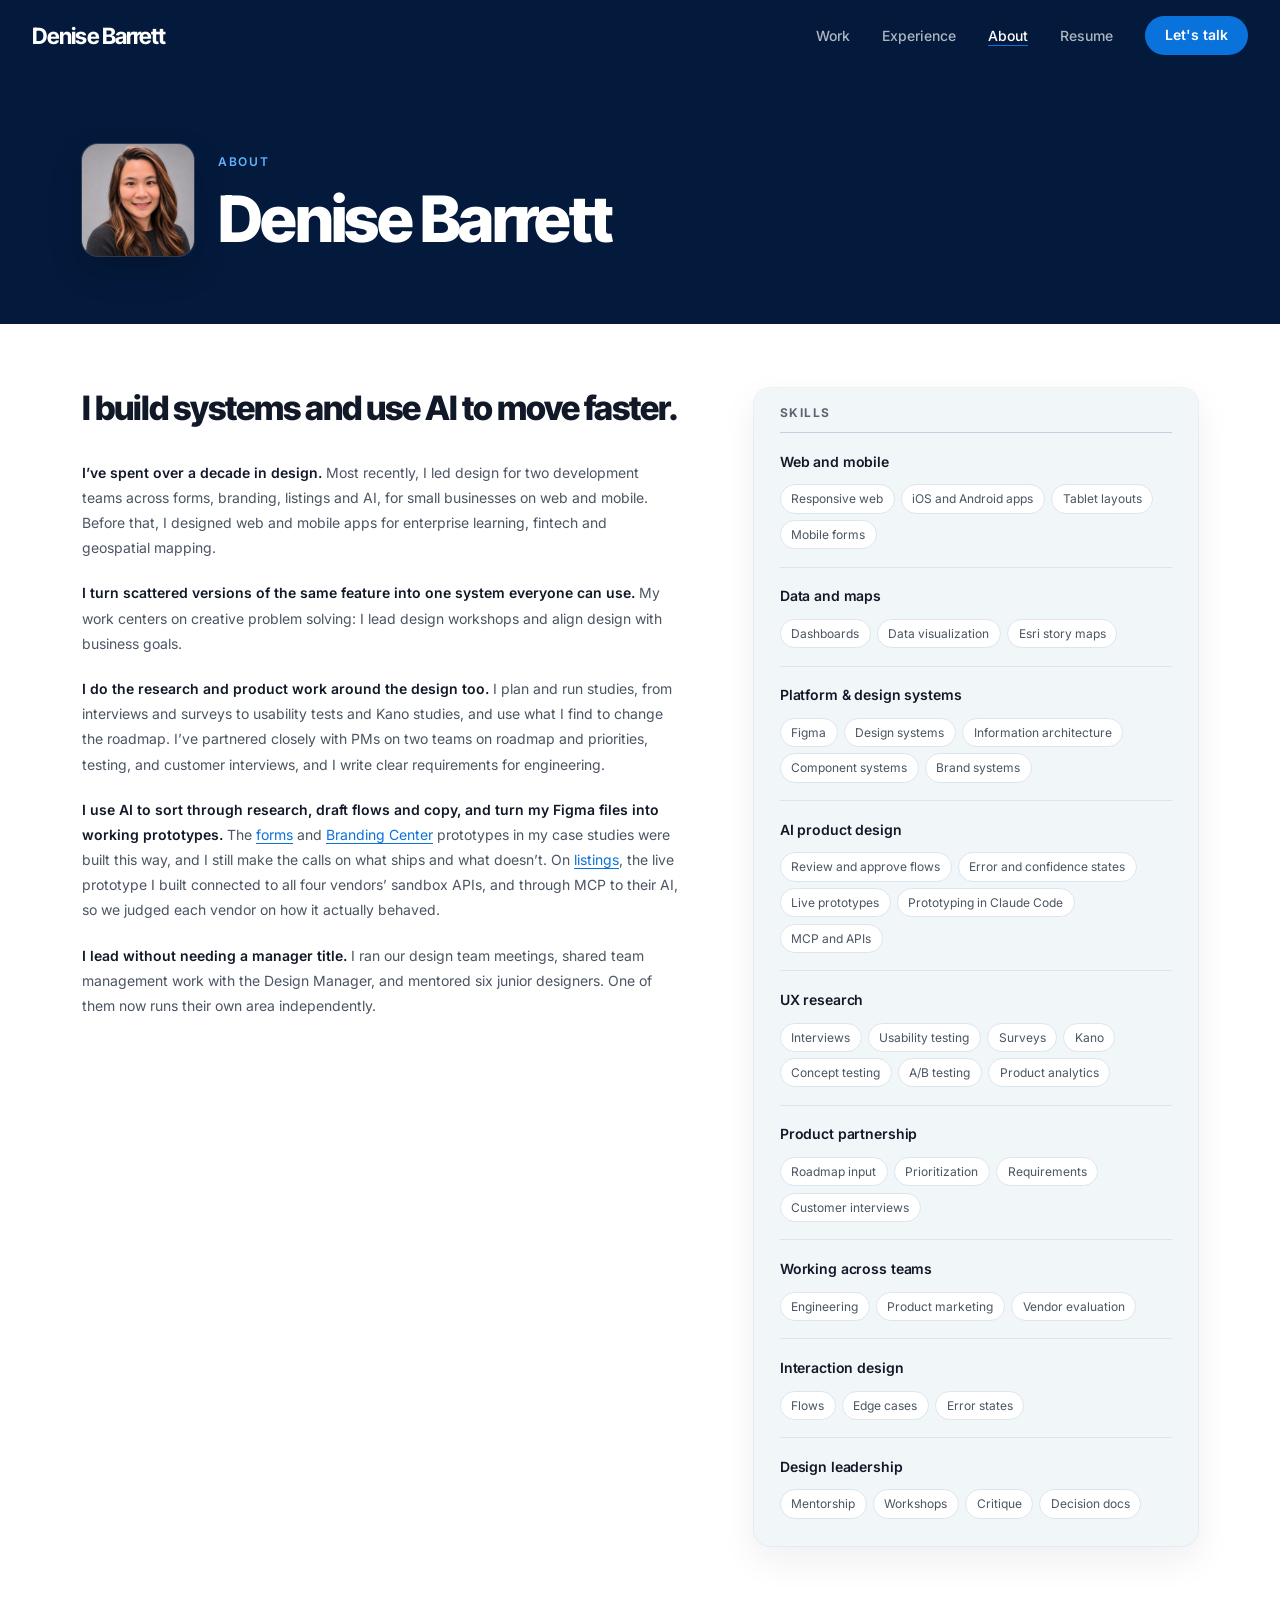
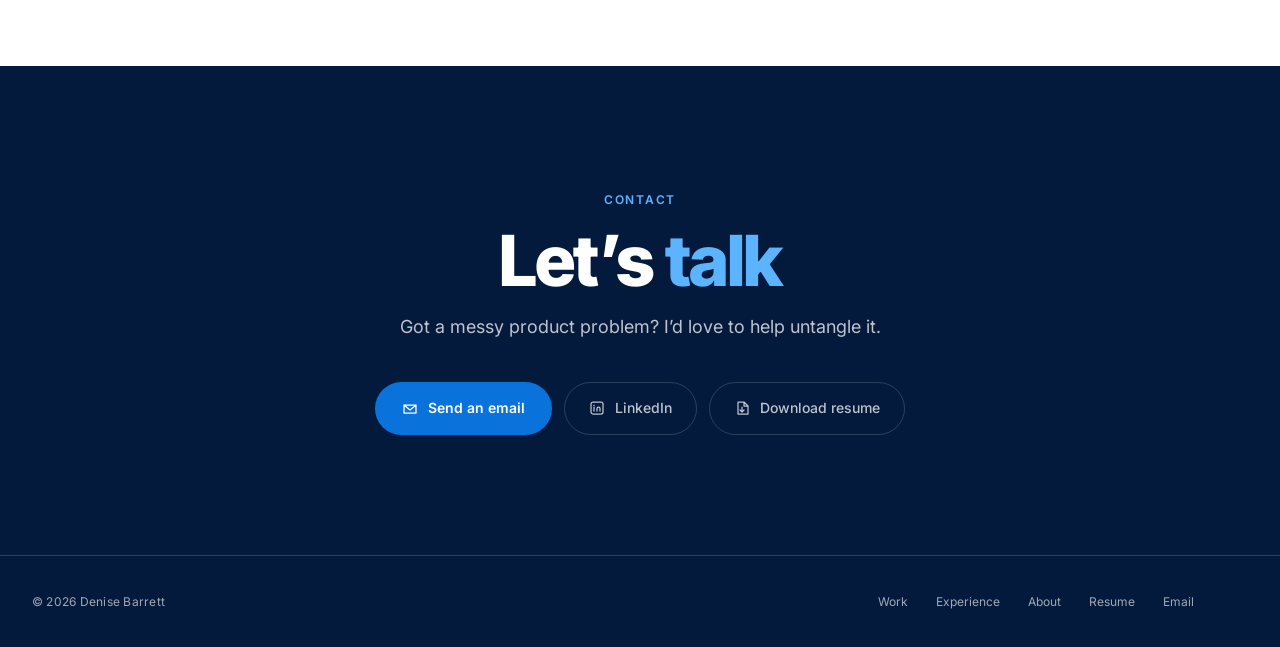
==== commit e6861e13: "Drop what I'm looking for from the contact line and search descriptions Co-Authored-By: Claude Opus " ====
--- a/about.html
+++ b/about.html
@@ -190,7 +190,7 @@
     <div class="container">
       <div class="section-label" style="margin-bottom:1rem;">Contact</div>
       <h2 style="margin-bottom:1rem;">Let’s <span class="hl">talk</span></h2>
-      <p class="contact-sub">Got a messy product problem? I&rsquo;d love to help untangle it, as part of your team or on a project. Remote from the US.</p>
+      <p class="contact-sub">Got a messy product problem? I&rsquo;d love to help untangle it.</p>
       <div class="contact-actions">
         <a href="mailto:denisexue106@gmail.com" class="btn-light">
           <svg width="16" height="16" viewBox="0 0 16 16" fill="none"><path d="M2 4h12v8H2V4zm0 0l6 5 6-5" stroke="currentColor" stroke-width="1.25" stroke-linecap="round" stroke-linejoin="round"/></svg>
